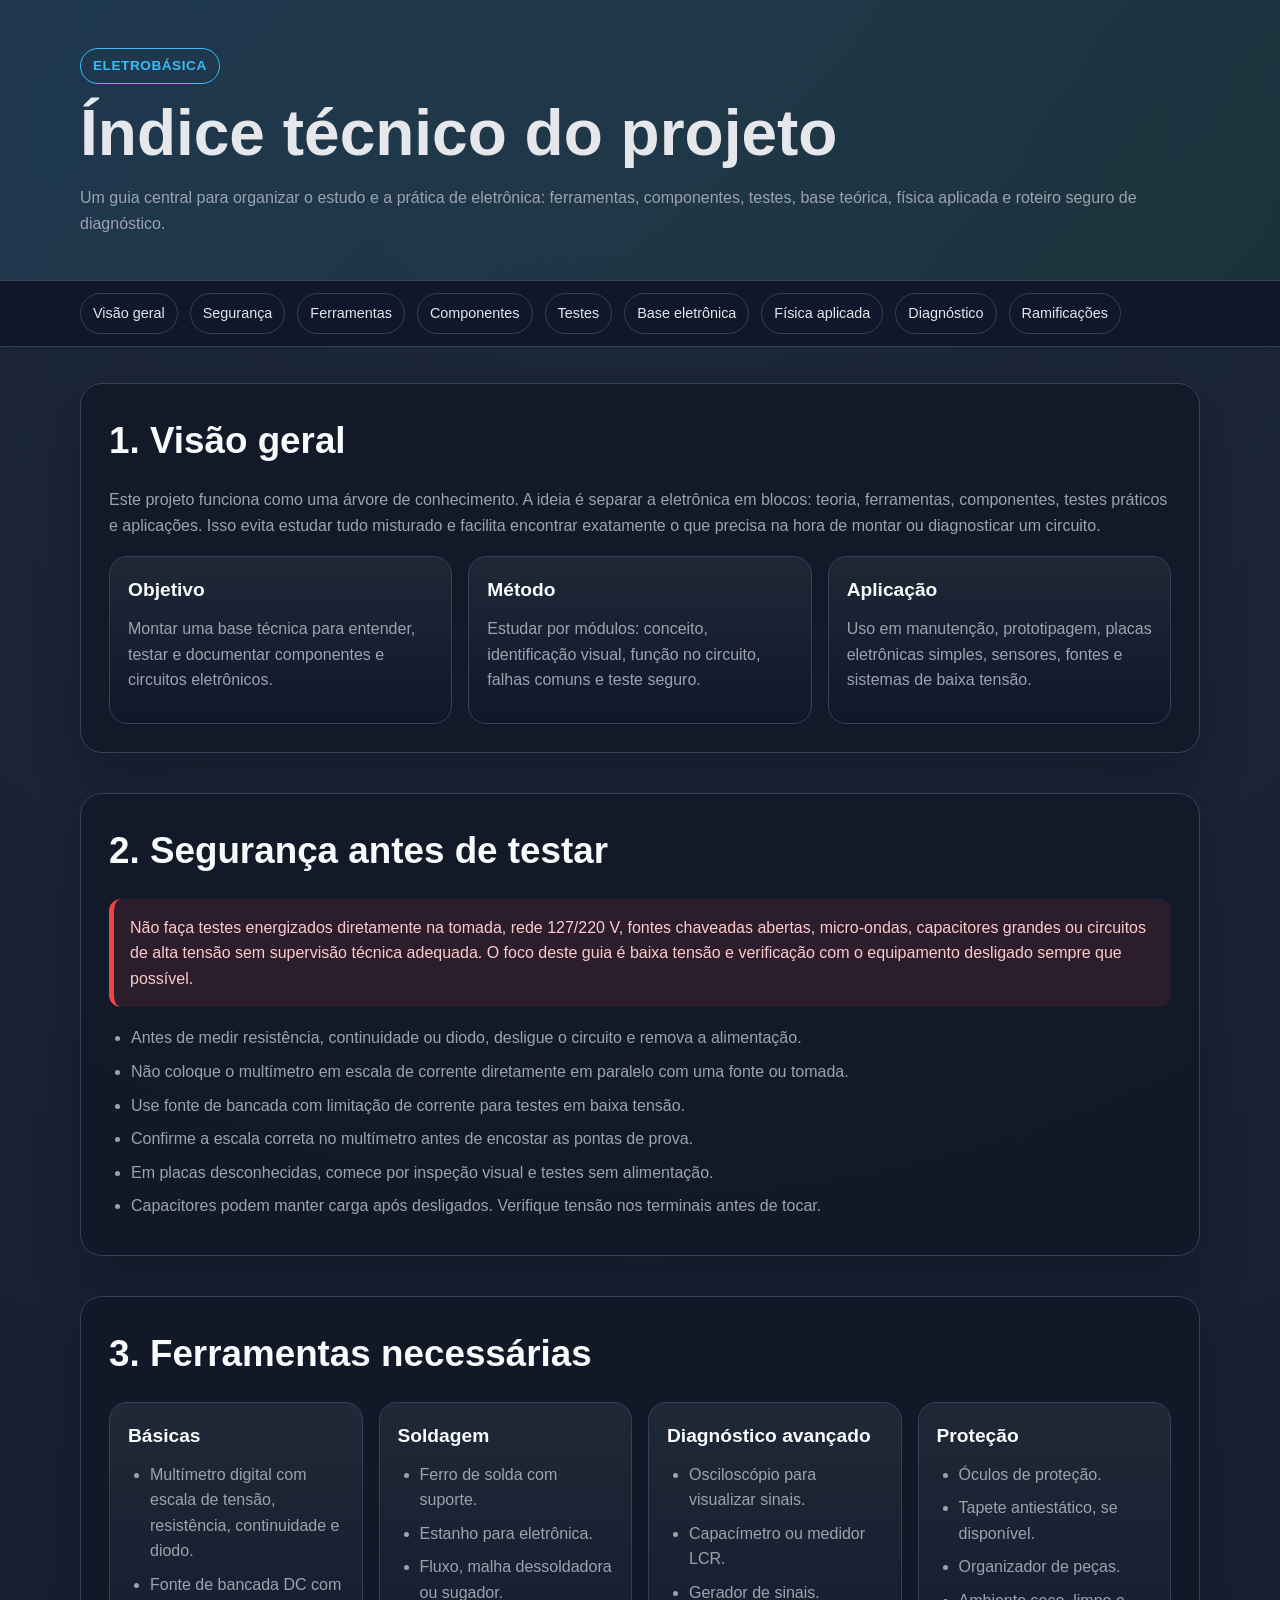
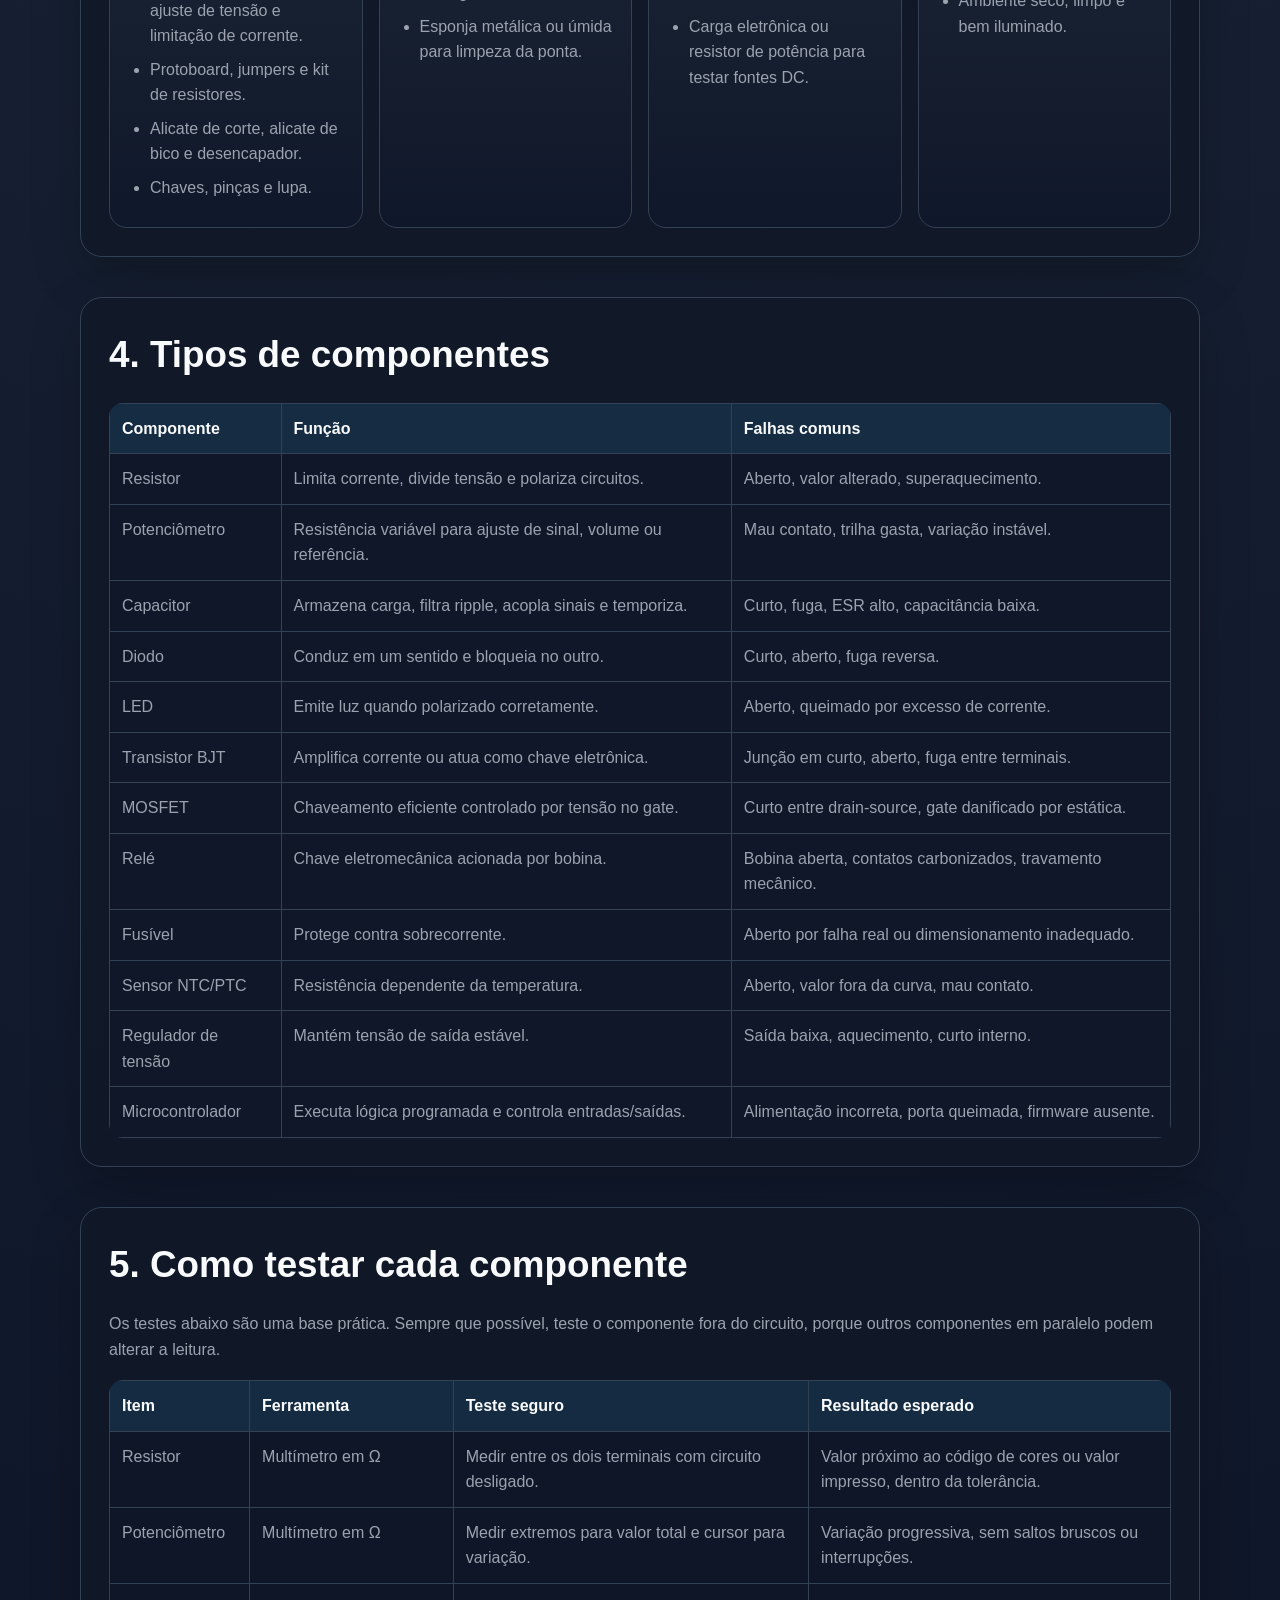
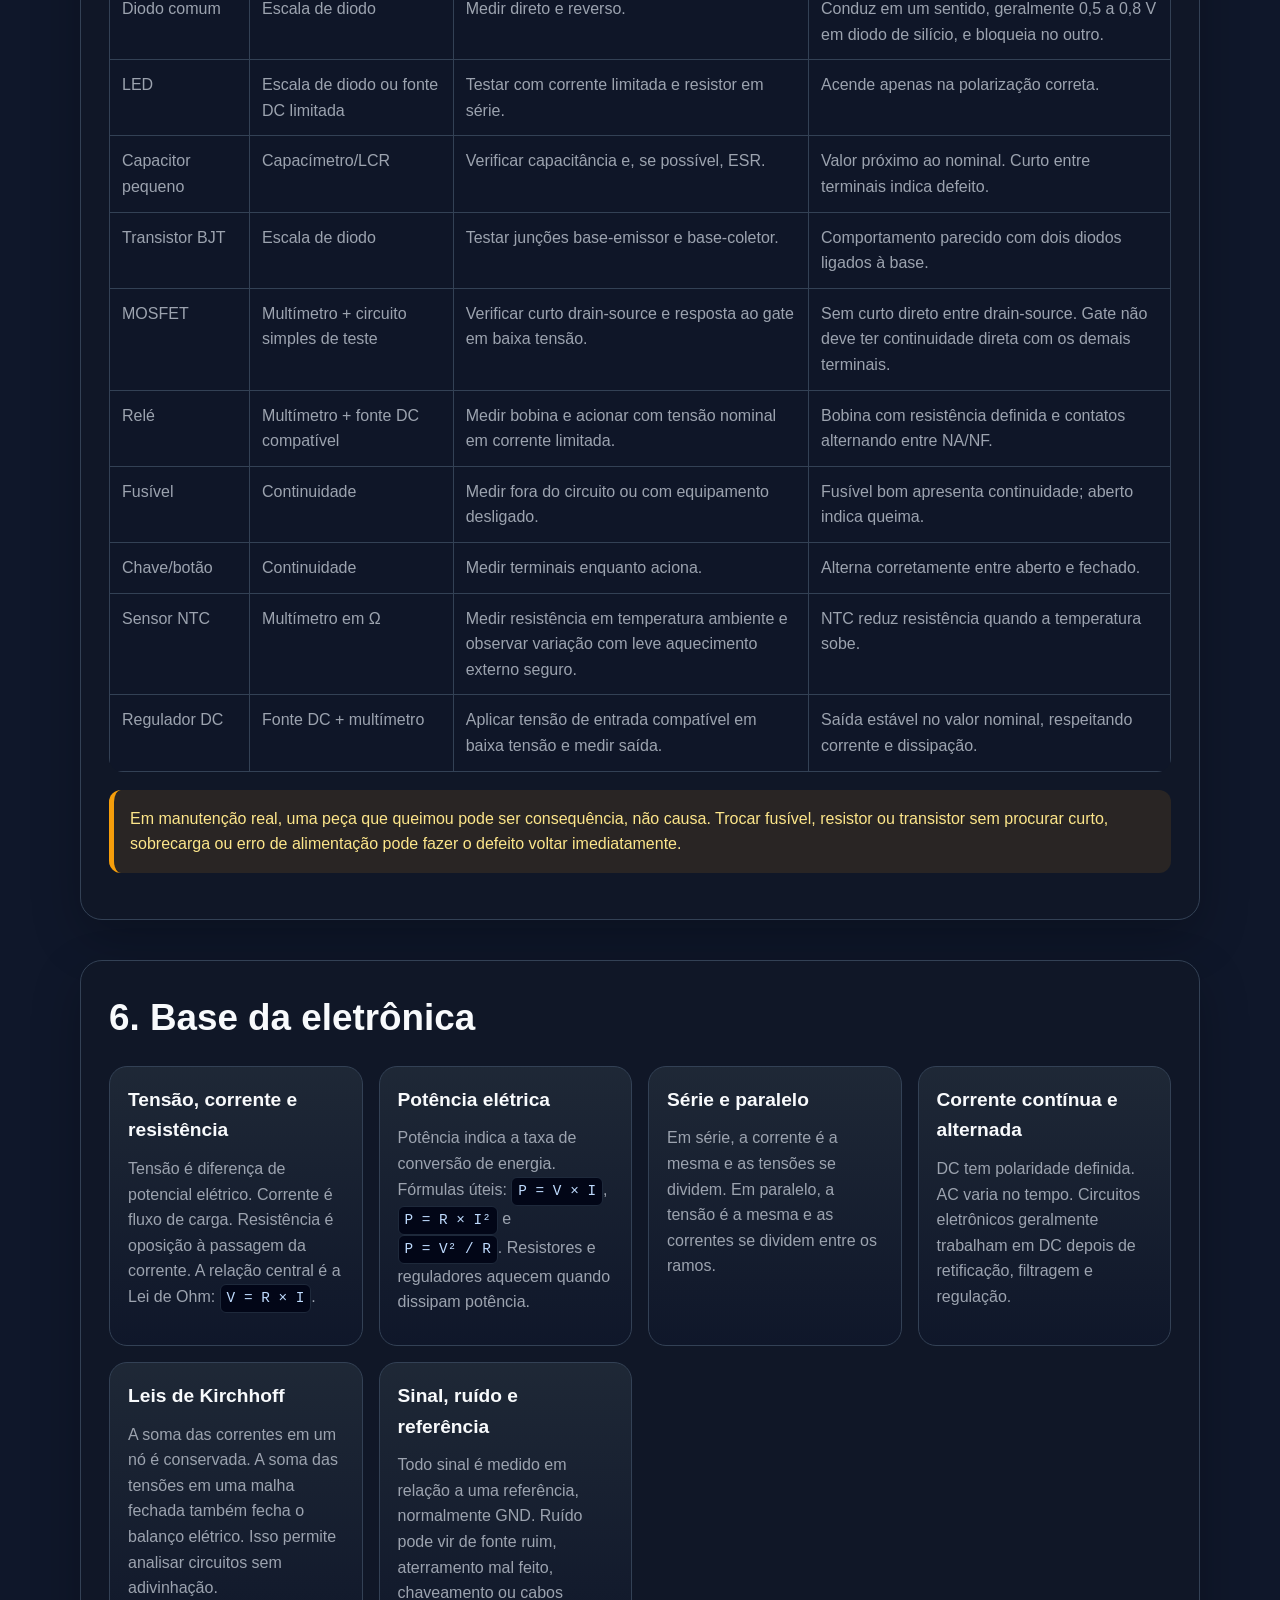
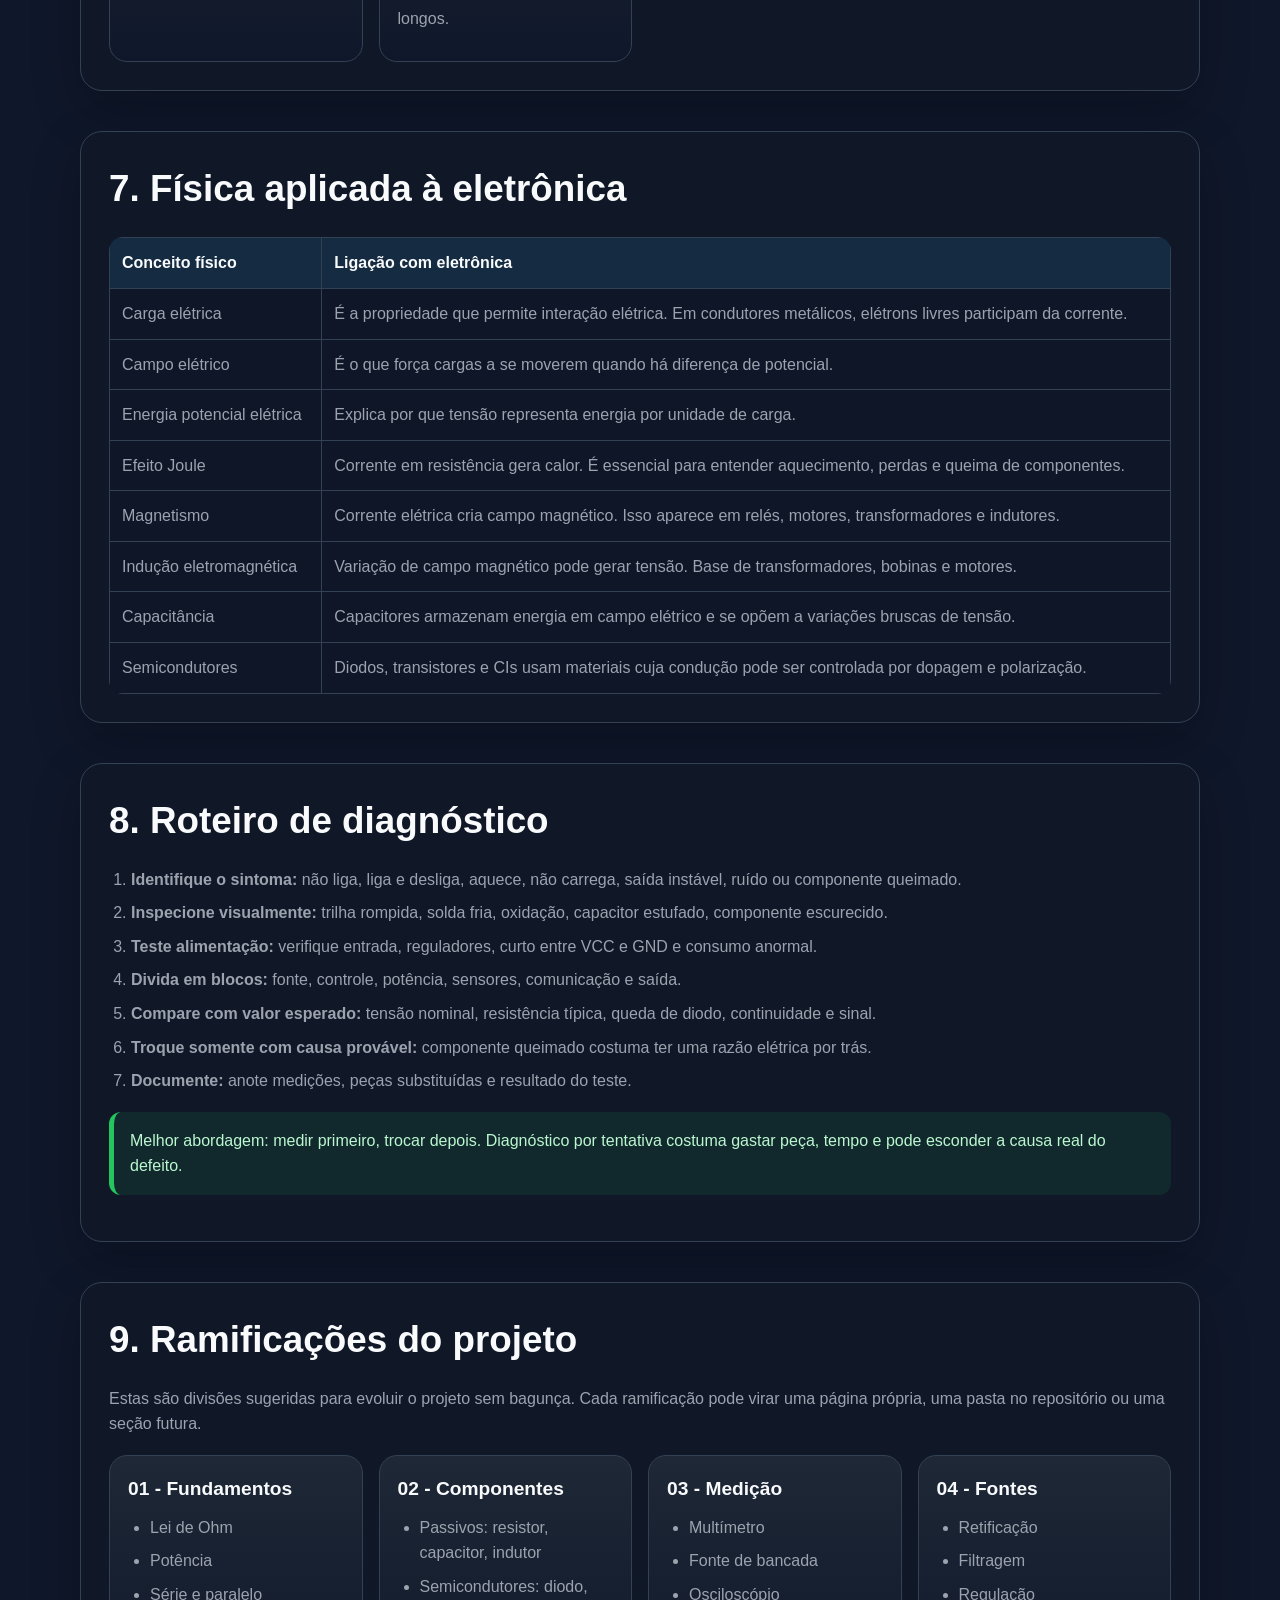
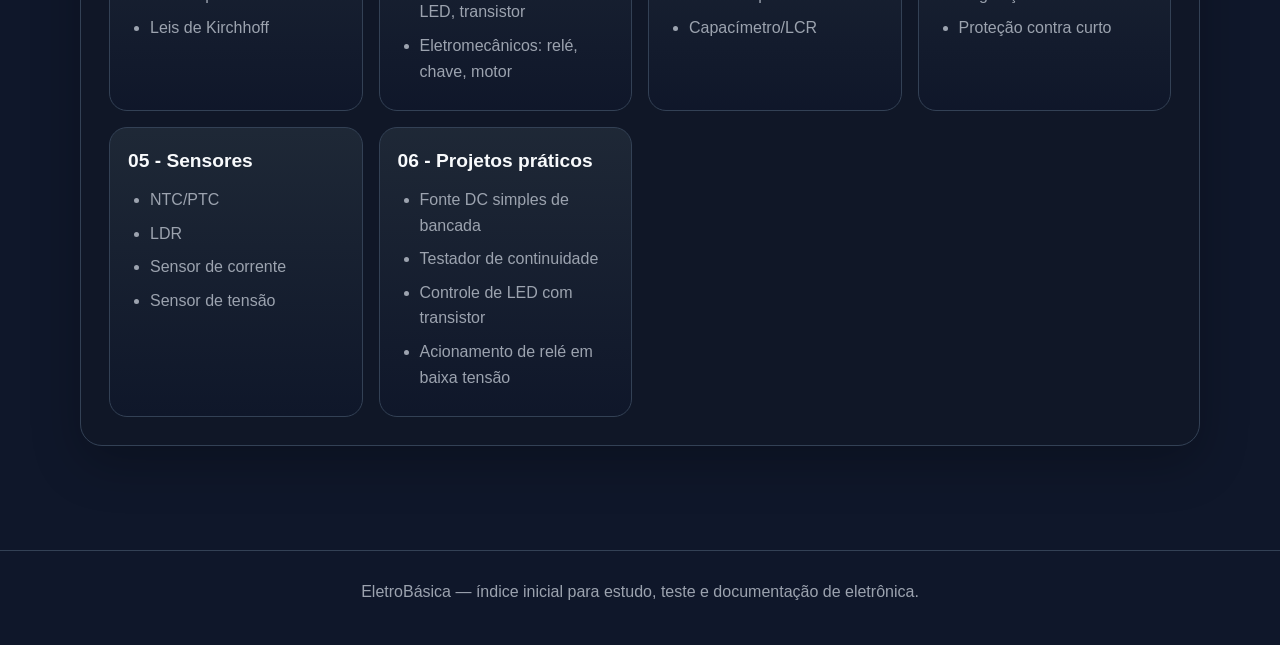
==== index.html @ 985e00c2 "Create project index for EletroBasica" ====
<!DOCTYPE html>
<html lang="pt-BR">
<head>
  <meta charset="UTF-8" />
  <meta name="viewport" content="width=device-width, initial-scale=1.0" />
  <title>EletroBásica | Índice do Projeto</title>
  <style>
    :root {
      --bg: #0f172a;
      --panel: #111827;
      --panel-2: #1f2937;
      --text: #e5e7eb;
      --muted: #9ca3af;
      --line: #334155;
      --accent: #38bdf8;
      --accent-2: #22c55e;
      --warning: #f59e0b;
      --danger: #ef4444;
      --code: #020617;
    }

    * {
      box-sizing: border-box;
      margin: 0;
      padding: 0;
    }

    html {
      scroll-behavior: smooth;
    }

    body {
      font-family: Arial, Helvetica, sans-serif;
      background: radial-gradient(circle at top, #1e293b 0, var(--bg) 45%);
      color: var(--text);
      line-height: 1.6;
    }

    header {
      padding: 48px 20px 32px;
      border-bottom: 1px solid var(--line);
      background: linear-gradient(135deg, rgba(56, 189, 248, 0.12), rgba(34, 197, 94, 0.08));
    }

    .container {
      width: min(1120px, 100% - 32px);
      margin: 0 auto;
    }

    .tag {
      display: inline-block;
      margin-bottom: 16px;
      padding: 6px 12px;
      border: 1px solid var(--accent);
      border-radius: 999px;
      color: var(--accent);
      font-size: 0.85rem;
      font-weight: 700;
      letter-spacing: 0.04em;
      text-transform: uppercase;
    }

    h1 {
      font-size: clamp(2.1rem, 5vw, 4rem);
      line-height: 1.05;
      margin-bottom: 18px;
    }

    h2 {
      font-size: clamp(1.6rem, 3vw, 2.3rem);
      margin-bottom: 16px;
      color: #f8fafc;
    }

    h3 {
      font-size: 1.2rem;
      margin-bottom: 10px;
      color: #f8fafc;
    }

    p {
      color: var(--muted);
      margin-bottom: 12px;
    }

    a {
      color: var(--accent);
      text-decoration: none;
    }

    a:hover {
      text-decoration: underline;
    }

    nav {
      position: sticky;
      top: 0;
      z-index: 10;
      background: rgba(15, 23, 42, 0.92);
      backdrop-filter: blur(10px);
      border-bottom: 1px solid var(--line);
    }

    nav .container {
      display: flex;
      gap: 12px;
      overflow-x: auto;
      padding: 12px 0;
    }

    nav a {
      white-space: nowrap;
      padding: 8px 12px;
      border: 1px solid var(--line);
      border-radius: 999px;
      color: var(--text);
      font-size: 0.9rem;
    }

    nav a:hover {
      border-color: var(--accent);
      color: var(--accent);
      text-decoration: none;
    }

    main {
      padding: 36px 0 64px;
    }

    section {
      margin-bottom: 40px;
      padding: 28px;
      background: rgba(17, 24, 39, 0.86);
      border: 1px solid var(--line);
      border-radius: 22px;
      box-shadow: 0 18px 50px rgba(0, 0, 0, 0.24);
    }

    .grid {
      display: grid;
      grid-template-columns: repeat(auto-fit, minmax(240px, 1fr));
      gap: 16px;
      margin-top: 18px;
    }

    .card {
      padding: 18px;
      background: linear-gradient(180deg, rgba(31, 41, 55, 0.95), rgba(15, 23, 42, 0.95));
      border: 1px solid var(--line);
      border-radius: 18px;
    }

    .card strong {
      color: #f8fafc;
    }

    ul, ol {
      padding-left: 22px;
      color: var(--muted);
    }

    li {
      margin-bottom: 8px;
    }

    table {
      width: 100%;
      border-collapse: collapse;
      margin-top: 18px;
      overflow: hidden;
      border-radius: 14px;
    }

    th, td {
      padding: 12px;
      border: 1px solid var(--line);
      text-align: left;
      vertical-align: top;
    }

    th {
      background: rgba(56, 189, 248, 0.12);
      color: #f8fafc;
    }

    td {
      color: var(--muted);
      background: rgba(15, 23, 42, 0.5);
    }

    code {
      display: inline-block;
      padding: 2px 6px;
      background: var(--code);
      color: #bfdbfe;
      border: 1px solid #1e293b;
      border-radius: 6px;
      font-family: Consolas, Monaco, monospace;
      font-size: 0.9em;
    }

    .notice {
      padding: 16px;
      border-left: 5px solid var(--warning);
      background: rgba(245, 158, 11, 0.11);
      border-radius: 12px;
      color: #fde68a;
      margin: 18px 0;
    }

    .danger {
      padding: 16px;
      border-left: 5px solid var(--danger);
      background: rgba(239, 68, 68, 0.11);
      border-radius: 12px;
      color: #fecaca;
      margin: 18px 0;
    }

    .ok {
      padding: 16px;
      border-left: 5px solid var(--accent-2);
      background: rgba(34, 197, 94, 0.10);
      border-radius: 12px;
      color: #bbf7d0;
      margin: 18px 0;
    }

    footer {
      padding: 28px 0;
      border-top: 1px solid var(--line);
      color: var(--muted);
      text-align: center;
    }

    @media (max-width: 720px) {
      section {
        padding: 20px;
      }

      table {
        display: block;
        overflow-x: auto;
      }
    }
  </style>
</head>
<body>
  <header>
    <div class="container">
      <span class="tag">EletroBásica</span>
      <h1>Índice técnico do projeto</h1>
      <p>
        Um guia central para organizar o estudo e a prática de eletrônica: ferramentas, componentes, testes,
        base teórica, física aplicada e roteiro seguro de diagnóstico.
      </p>
    </div>
  </header>

  <nav aria-label="Navegação principal">
    <div class="container">
      <a href="#visao-geral">Visão geral</a>
      <a href="#seguranca">Segurança</a>
      <a href="#ferramentas">Ferramentas</a>
      <a href="#componentes">Componentes</a>
      <a href="#testes">Testes</a>
      <a href="#eletronica">Base eletrônica</a>
      <a href="#fisica">Física aplicada</a>
      <a href="#diagnostico">Diagnóstico</a>
      <a href="#projetos">Ramificações</a>
    </div>
  </nav>

  <main class="container">
    <section id="visao-geral">
      <h2>1. Visão geral</h2>
      <p>
        Este projeto funciona como uma árvore de conhecimento. A ideia é separar a eletrônica em blocos: teoria,
        ferramentas, componentes, testes práticos e aplicações. Isso evita estudar tudo misturado e facilita encontrar
        exatamente o que precisa na hora de montar ou diagnosticar um circuito.
      </p>
      <div class="grid">
        <article class="card">
          <h3>Objetivo</h3>
          <p>Montar uma base técnica para entender, testar e documentar componentes e circuitos eletrônicos.</p>
        </article>
        <article class="card">
          <h3>Método</h3>
          <p>Estudar por módulos: conceito, identificação visual, função no circuito, falhas comuns e teste seguro.</p>
        </article>
        <article class="card">
          <h3>Aplicação</h3>
          <p>Uso em manutenção, prototipagem, placas eletrônicas simples, sensores, fontes e sistemas de baixa tensão.</p>
        </article>
      </div>
    </section>

    <section id="seguranca">
      <h2>2. Segurança antes de testar</h2>
      <div class="danger">
        Não faça testes energizados diretamente na tomada, rede 127/220 V, fontes chaveadas abertas, micro-ondas,
        capacitores grandes ou circuitos de alta tensão sem supervisão técnica adequada. O foco deste guia é baixa tensão
        e verificação com o equipamento desligado sempre que possível.
      </div>
      <ul>
        <li>Antes de medir resistência, continuidade ou diodo, desligue o circuito e remova a alimentação.</li>
        <li>Não coloque o multímetro em escala de corrente diretamente em paralelo com uma fonte ou tomada.</li>
        <li>Use fonte de bancada com limitação de corrente para testes em baixa tensão.</li>
        <li>Confirme a escala correta no multímetro antes de encostar as pontas de prova.</li>
        <li>Em placas desconhecidas, comece por inspeção visual e testes sem alimentação.</li>
        <li>Capacitores podem manter carga após desligados. Verifique tensão nos terminais antes de tocar.</li>
      </ul>
    </section>

    <section id="ferramentas">
      <h2>3. Ferramentas necessárias</h2>
      <div class="grid">
        <article class="card">
          <h3>Básicas</h3>
          <ul>
            <li>Multímetro digital com escala de tensão, resistência, continuidade e diodo.</li>
            <li>Fonte de bancada DC com ajuste de tensão e limitação de corrente.</li>
            <li>Protoboard, jumpers e kit de resistores.</li>
            <li>Alicate de corte, alicate de bico e desencapador.</li>
            <li>Chaves, pinças e lupa.</li>
          </ul>
        </article>
        <article class="card">
          <h3>Soldagem</h3>
          <ul>
            <li>Ferro de solda com suporte.</li>
            <li>Estanho para eletrônica.</li>
            <li>Fluxo, malha dessoldadora ou sugador.</li>
            <li>Esponja metálica ou úmida para limpeza da ponta.</li>
          </ul>
        </article>
        <article class="card">
          <h3>Diagnóstico avançado</h3>
          <ul>
            <li>Osciloscópio para visualizar sinais.</li>
            <li>Capacímetro ou medidor LCR.</li>
            <li>Gerador de sinais.</li>
            <li>Carga eletrônica ou resistor de potência para testar fontes DC.</li>
          </ul>
        </article>
        <article class="card">
          <h3>Proteção</h3>
          <ul>
            <li>Óculos de proteção.</li>
            <li>Tapete antiestático, se disponível.</li>
            <li>Organizador de peças.</li>
            <li>Ambiente seco, limpo e bem iluminado.</li>
          </ul>
        </article>
      </div>
    </section>

    <section id="componentes">
      <h2>4. Tipos de componentes</h2>
      <table>
        <thead>
          <tr>
            <th>Componente</th>
            <th>Função</th>
            <th>Falhas comuns</th>
          </tr>
        </thead>
        <tbody>
          <tr>
            <td>Resistor</td>
            <td>Limita corrente, divide tensão e polariza circuitos.</td>
            <td>Aberto, valor alterado, superaquecimento.</td>
          </tr>
          <tr>
            <td>Potenciômetro</td>
            <td>Resistência variável para ajuste de sinal, volume ou referência.</td>
            <td>Mau contato, trilha gasta, variação instável.</td>
          </tr>
          <tr>
            <td>Capacitor</td>
            <td>Armazena carga, filtra ripple, acopla sinais e temporiza.</td>
            <td>Curto, fuga, ESR alto, capacitância baixa.</td>
          </tr>
          <tr>
            <td>Diodo</td>
            <td>Conduz em um sentido e bloqueia no outro.</td>
            <td>Curto, aberto, fuga reversa.</td>
          </tr>
          <tr>
            <td>LED</td>
            <td>Emite luz quando polarizado corretamente.</td>
            <td>Aberto, queimado por excesso de corrente.</td>
          </tr>
          <tr>
            <td>Transistor BJT</td>
            <td>Amplifica corrente ou atua como chave eletrônica.</td>
            <td>Junção em curto, aberto, fuga entre terminais.</td>
          </tr>
          <tr>
            <td>MOSFET</td>
            <td>Chaveamento eficiente controlado por tensão no gate.</td>
            <td>Curto entre drain-source, gate danificado por estática.</td>
          </tr>
          <tr>
            <td>Relé</td>
            <td>Chave eletromecânica acionada por bobina.</td>
            <td>Bobina aberta, contatos carbonizados, travamento mecânico.</td>
          </tr>
          <tr>
            <td>Fusível</td>
            <td>Protege contra sobrecorrente.</td>
            <td>Aberto por falha real ou dimensionamento inadequado.</td>
          </tr>
          <tr>
            <td>Sensor NTC/PTC</td>
            <td>Resistência dependente da temperatura.</td>
            <td>Aberto, valor fora da curva, mau contato.</td>
          </tr>
          <tr>
            <td>Regulador de tensão</td>
            <td>Mantém tensão de saída estável.</td>
            <td>Saída baixa, aquecimento, curto interno.</td>
          </tr>
          <tr>
            <td>Microcontrolador</td>
            <td>Executa lógica programada e controla entradas/saídas.</td>
            <td>Alimentação incorreta, porta queimada, firmware ausente.</td>
          </tr>
        </tbody>
      </table>
    </section>

    <section id="testes">
      <h2>5. Como testar cada componente</h2>
      <p>
        Os testes abaixo são uma base prática. Sempre que possível, teste o componente fora do circuito, porque outros
        componentes em paralelo podem alterar a leitura.
      </p>

      <table>
        <thead>
          <tr>
            <th>Item</th>
            <th>Ferramenta</th>
            <th>Teste seguro</th>
            <th>Resultado esperado</th>
          </tr>
        </thead>
        <tbody>
          <tr>
            <td>Resistor</td>
            <td>Multímetro em Ω</td>
            <td>Medir entre os dois terminais com circuito desligado.</td>
            <td>Valor próximo ao código de cores ou valor impresso, dentro da tolerância.</td>
          </tr>
          <tr>
            <td>Potenciômetro</td>
            <td>Multímetro em Ω</td>
            <td>Medir extremos para valor total e cursor para variação.</td>
            <td>Variação progressiva, sem saltos bruscos ou interrupções.</td>
          </tr>
          <tr>
            <td>Diodo comum</td>
            <td>Escala de diodo</td>
            <td>Medir direto e reverso.</td>
            <td>Conduz em um sentido, geralmente 0,5 a 0,8 V em diodo de silício, e bloqueia no outro.</td>
          </tr>
          <tr>
            <td>LED</td>
            <td>Escala de diodo ou fonte DC limitada</td>
            <td>Testar com corrente limitada e resistor em série.</td>
            <td>Acende apenas na polarização correta.</td>
          </tr>
          <tr>
            <td>Capacitor pequeno</td>
            <td>Capacímetro/LCR</td>
            <td>Verificar capacitância e, se possível, ESR.</td>
            <td>Valor próximo ao nominal. Curto entre terminais indica defeito.</td>
          </tr>
          <tr>
            <td>Transistor BJT</td>
            <td>Escala de diodo</td>
            <td>Testar junções base-emissor e base-coletor.</td>
            <td>Comportamento parecido com dois diodos ligados à base.</td>
          </tr>
          <tr>
            <td>MOSFET</td>
            <td>Multímetro + circuito simples de teste</td>
            <td>Verificar curto drain-source e resposta ao gate em baixa tensão.</td>
            <td>Sem curto direto entre drain-source. Gate não deve ter continuidade direta com os demais terminais.</td>
          </tr>
          <tr>
            <td>Relé</td>
            <td>Multímetro + fonte DC compatível</td>
            <td>Medir bobina e acionar com tensão nominal em corrente limitada.</td>
            <td>Bobina com resistência definida e contatos alternando entre NA/NF.</td>
          </tr>
          <tr>
            <td>Fusível</td>
            <td>Continuidade</td>
            <td>Medir fora do circuito ou com equipamento desligado.</td>
            <td>Fusível bom apresenta continuidade; aberto indica queima.</td>
          </tr>
          <tr>
            <td>Chave/botão</td>
            <td>Continuidade</td>
            <td>Medir terminais enquanto aciona.</td>
            <td>Alterna corretamente entre aberto e fechado.</td>
          </tr>
          <tr>
            <td>Sensor NTC</td>
            <td>Multímetro em Ω</td>
            <td>Medir resistência em temperatura ambiente e observar variação com leve aquecimento externo seguro.</td>
            <td>NTC reduz resistência quando a temperatura sobe.</td>
          </tr>
          <tr>
            <td>Regulador DC</td>
            <td>Fonte DC + multímetro</td>
            <td>Aplicar tensão de entrada compatível em baixa tensão e medir saída.</td>
            <td>Saída estável no valor nominal, respeitando corrente e dissipação.</td>
          </tr>
        </tbody>
      </table>

      <div class="notice">
        Em manutenção real, uma peça que queimou pode ser consequência, não causa. Trocar fusível, resistor ou transistor
        sem procurar curto, sobrecarga ou erro de alimentação pode fazer o defeito voltar imediatamente.
      </div>
    </section>

    <section id="eletronica">
      <h2>6. Base da eletrônica</h2>
      <div class="grid">
        <article class="card">
          <h3>Tensão, corrente e resistência</h3>
          <p>
            Tensão é diferença de potencial elétrico. Corrente é fluxo de carga. Resistência é oposição à passagem da
            corrente. A relação central é a Lei de Ohm: <code>V = R × I</code>.
          </p>
        </article>
        <article class="card">
          <h3>Potência elétrica</h3>
          <p>
            Potência indica a taxa de conversão de energia. Fórmulas úteis: <code>P = V × I</code>, <code>P = R × I²</code>
            e <code>P = V² / R</code>. Resistores e reguladores aquecem quando dissipam potência.
          </p>
        </article>
        <article class="card">
          <h3>Série e paralelo</h3>
          <p>
            Em série, a corrente é a mesma e as tensões se dividem. Em paralelo, a tensão é a mesma e as correntes se
            dividem entre os ramos.
          </p>
        </article>
        <article class="card">
          <h3>Corrente contínua e alternada</h3>
          <p>
            DC tem polaridade definida. AC varia no tempo. Circuitos eletrônicos geralmente trabalham em DC depois de
            retificação, filtragem e regulação.
          </p>
        </article>
        <article class="card">
          <h3>Leis de Kirchhoff</h3>
          <p>
            A soma das correntes em um nó é conservada. A soma das tensões em uma malha fechada também fecha o balanço
            elétrico. Isso permite analisar circuitos sem adivinhação.
          </p>
        </article>
        <article class="card">
          <h3>Sinal, ruído e referência</h3>
          <p>
            Todo sinal é medido em relação a uma referência, normalmente GND. Ruído pode vir de fonte ruim, aterramento
            mal feito, chaveamento ou cabos longos.
          </p>
        </article>
      </div>
    </section>

    <section id="fisica">
      <h2>7. Física aplicada à eletrônica</h2>
      <table>
        <thead>
          <tr>
            <th>Conceito físico</th>
            <th>Ligação com eletrônica</th>
          </tr>
        </thead>
        <tbody>
          <tr>
            <td>Carga elétrica</td>
            <td>É a propriedade que permite interação elétrica. Em condutores metálicos, elétrons livres participam da corrente.</td>
          </tr>
          <tr>
            <td>Campo elétrico</td>
            <td>É o que força cargas a se moverem quando há diferença de potencial.</td>
          </tr>
          <tr>
            <td>Energia potencial elétrica</td>
            <td>Explica por que tensão representa energia por unidade de carga.</td>
          </tr>
          <tr>
            <td>Efeito Joule</td>
            <td>Corrente em resistência gera calor. É essencial para entender aquecimento, perdas e queima de componentes.</td>
          </tr>
          <tr>
            <td>Magnetismo</td>
            <td>Corrente elétrica cria campo magnético. Isso aparece em relés, motores, transformadores e indutores.</td>
          </tr>
          <tr>
            <td>Indução eletromagnética</td>
            <td>Variação de campo magnético pode gerar tensão. Base de transformadores, bobinas e motores.</td>
          </tr>
          <tr>
            <td>Capacitância</td>
            <td>Capacitores armazenam energia em campo elétrico e se opõem a variações bruscas de tensão.</td>
          </tr>
          <tr>
            <td>Semicondutores</td>
            <td>Diodos, transistores e CIs usam materiais cuja condução pode ser controlada por dopagem e polarização.</td>
          </tr>
        </tbody>
      </table>
    </section>

    <section id="diagnostico">
      <h2>8. Roteiro de diagnóstico</h2>
      <ol>
        <li><strong>Identifique o sintoma:</strong> não liga, liga e desliga, aquece, não carrega, saída instável, ruído ou componente queimado.</li>
        <li><strong>Inspecione visualmente:</strong> trilha rompida, solda fria, oxidação, capacitor estufado, componente escurecido.</li>
        <li><strong>Teste alimentação:</strong> verifique entrada, reguladores, curto entre VCC e GND e consumo anormal.</li>
        <li><strong>Divida em blocos:</strong> fonte, controle, potência, sensores, comunicação e saída.</li>
        <li><strong>Compare com valor esperado:</strong> tensão nominal, resistência típica, queda de diodo, continuidade e sinal.</li>
        <li><strong>Troque somente com causa provável:</strong> componente queimado costuma ter uma razão elétrica por trás.</li>
        <li><strong>Documente:</strong> anote medições, peças substituídas e resultado do teste.</li>
      </ol>
      <div class="ok">
        Melhor abordagem: medir primeiro, trocar depois. Diagnóstico por tentativa costuma gastar peça, tempo e pode esconder
        a causa real do defeito.
      </div>
    </section>

    <section id="projetos">
      <h2>9. Ramificações do projeto</h2>
      <p>
        Estas são divisões sugeridas para evoluir o projeto sem bagunça. Cada ramificação pode virar uma página própria,
        uma pasta no repositório ou uma seção futura.
      </p>
      <div class="grid">
        <article class="card">
          <h3>01 - Fundamentos</h3>
          <ul>
            <li>Lei de Ohm</li>
            <li>Potência</li>
            <li>Série e paralelo</li>
            <li>Leis de Kirchhoff</li>
          </ul>
        </article>
        <article class="card">
          <h3>02 - Componentes</h3>
          <ul>
            <li>Passivos: resistor, capacitor, indutor</li>
            <li>Semicondutores: diodo, LED, transistor</li>
            <li>Eletromecânicos: relé, chave, motor</li>
          </ul>
        </article>
        <article class="card">
          <h3>03 - Medição</h3>
          <ul>
            <li>Multímetro</li>
            <li>Fonte de bancada</li>
            <li>Osciloscópio</li>
            <li>Capacímetro/LCR</li>
          </ul>
        </article>
        <article class="card">
          <h3>04 - Fontes</h3>
          <ul>
            <li>Retificação</li>
            <li>Filtragem</li>
            <li>Regulação</li>
            <li>Proteção contra curto</li>
          </ul>
        </article>
        <article class="card">
          <h3>05 - Sensores</h3>
          <ul>
            <li>NTC/PTC</li>
            <li>LDR</li>
            <li>Sensor de corrente</li>
            <li>Sensor de tensão</li>
          </ul>
        </article>
        <article class="card">
          <h3>06 - Projetos práticos</h3>
          <ul>
            <li>Fonte DC simples de bancada</li>
            <li>Testador de continuidade</li>
            <li>Controle de LED com transistor</li>
            <li>Acionamento de relé em baixa tensão</li>
          </ul>
        </article>
      </div>
    </section>
  </main>

  <footer>
    <div class="container">
      <p>EletroBásica — índice inicial para estudo, teste e documentação de eletrônica.</p>
    </div>
  </footer>
</body>
</html>
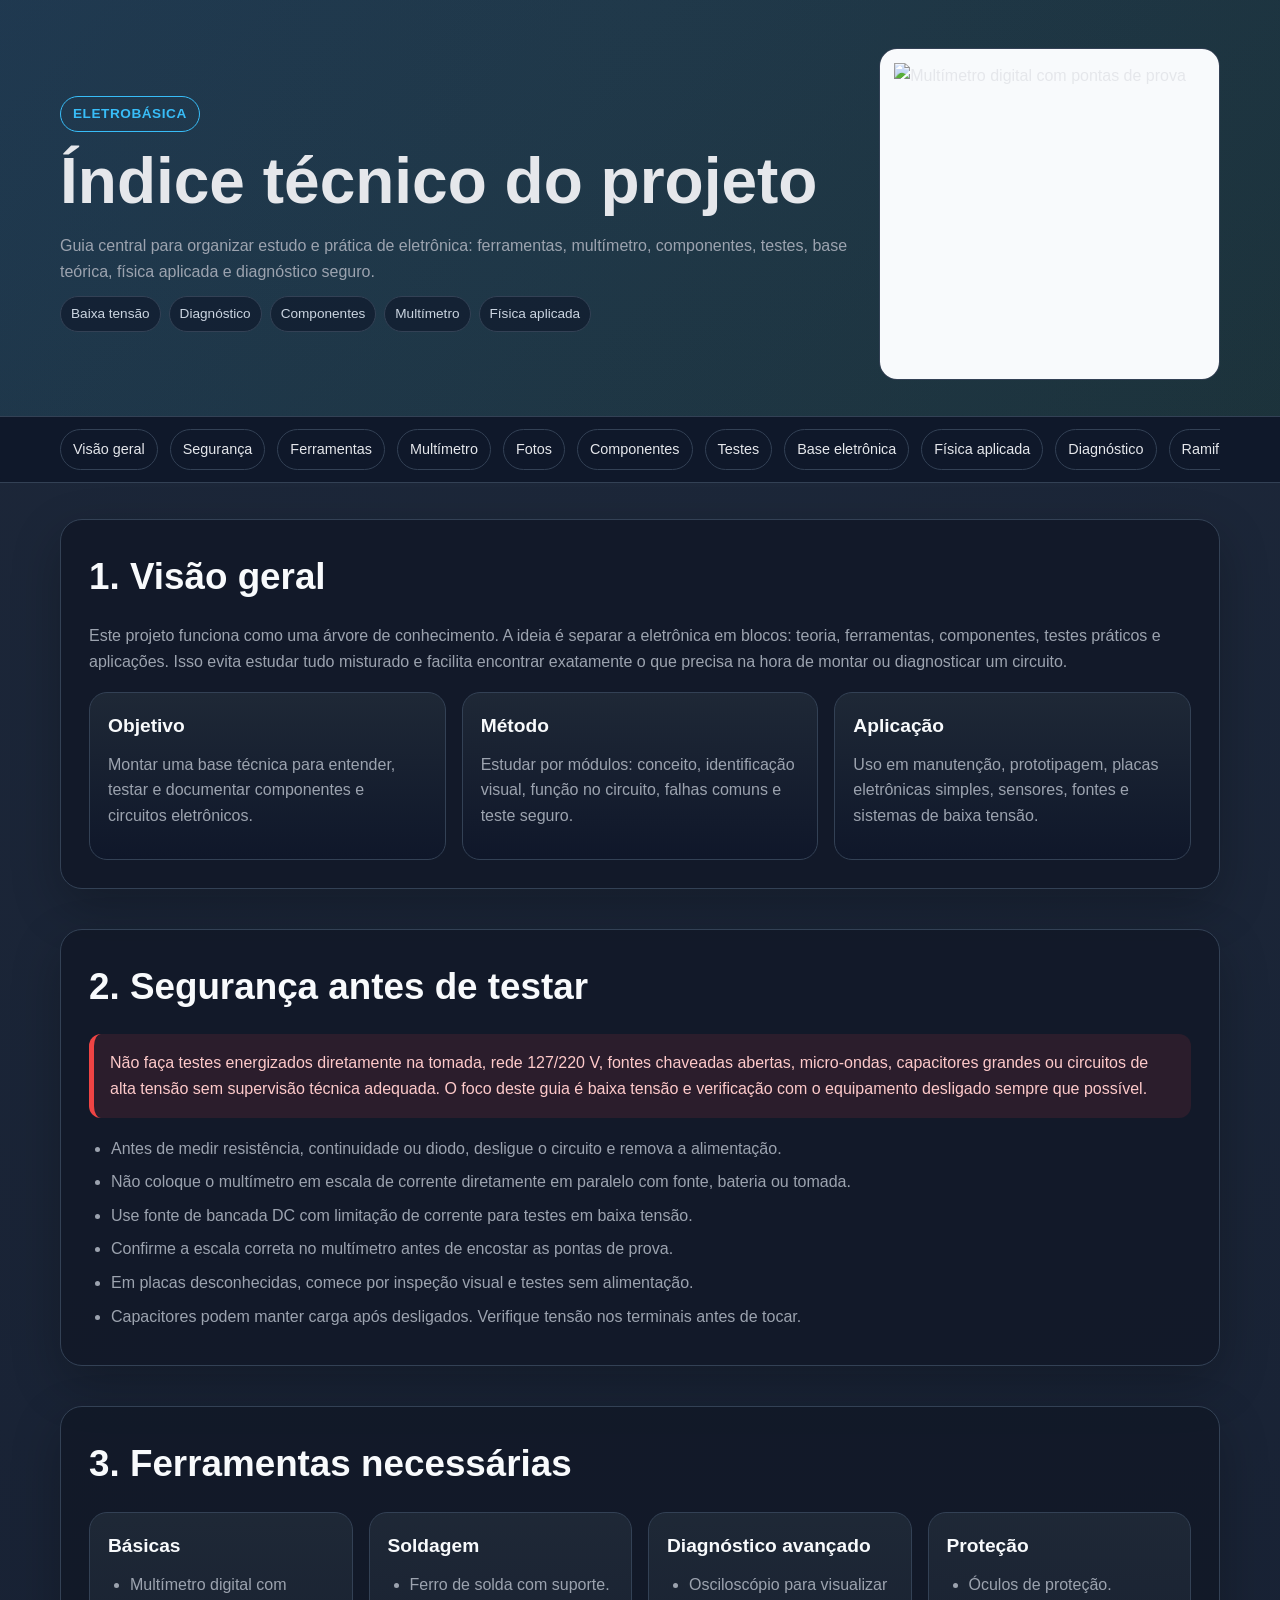
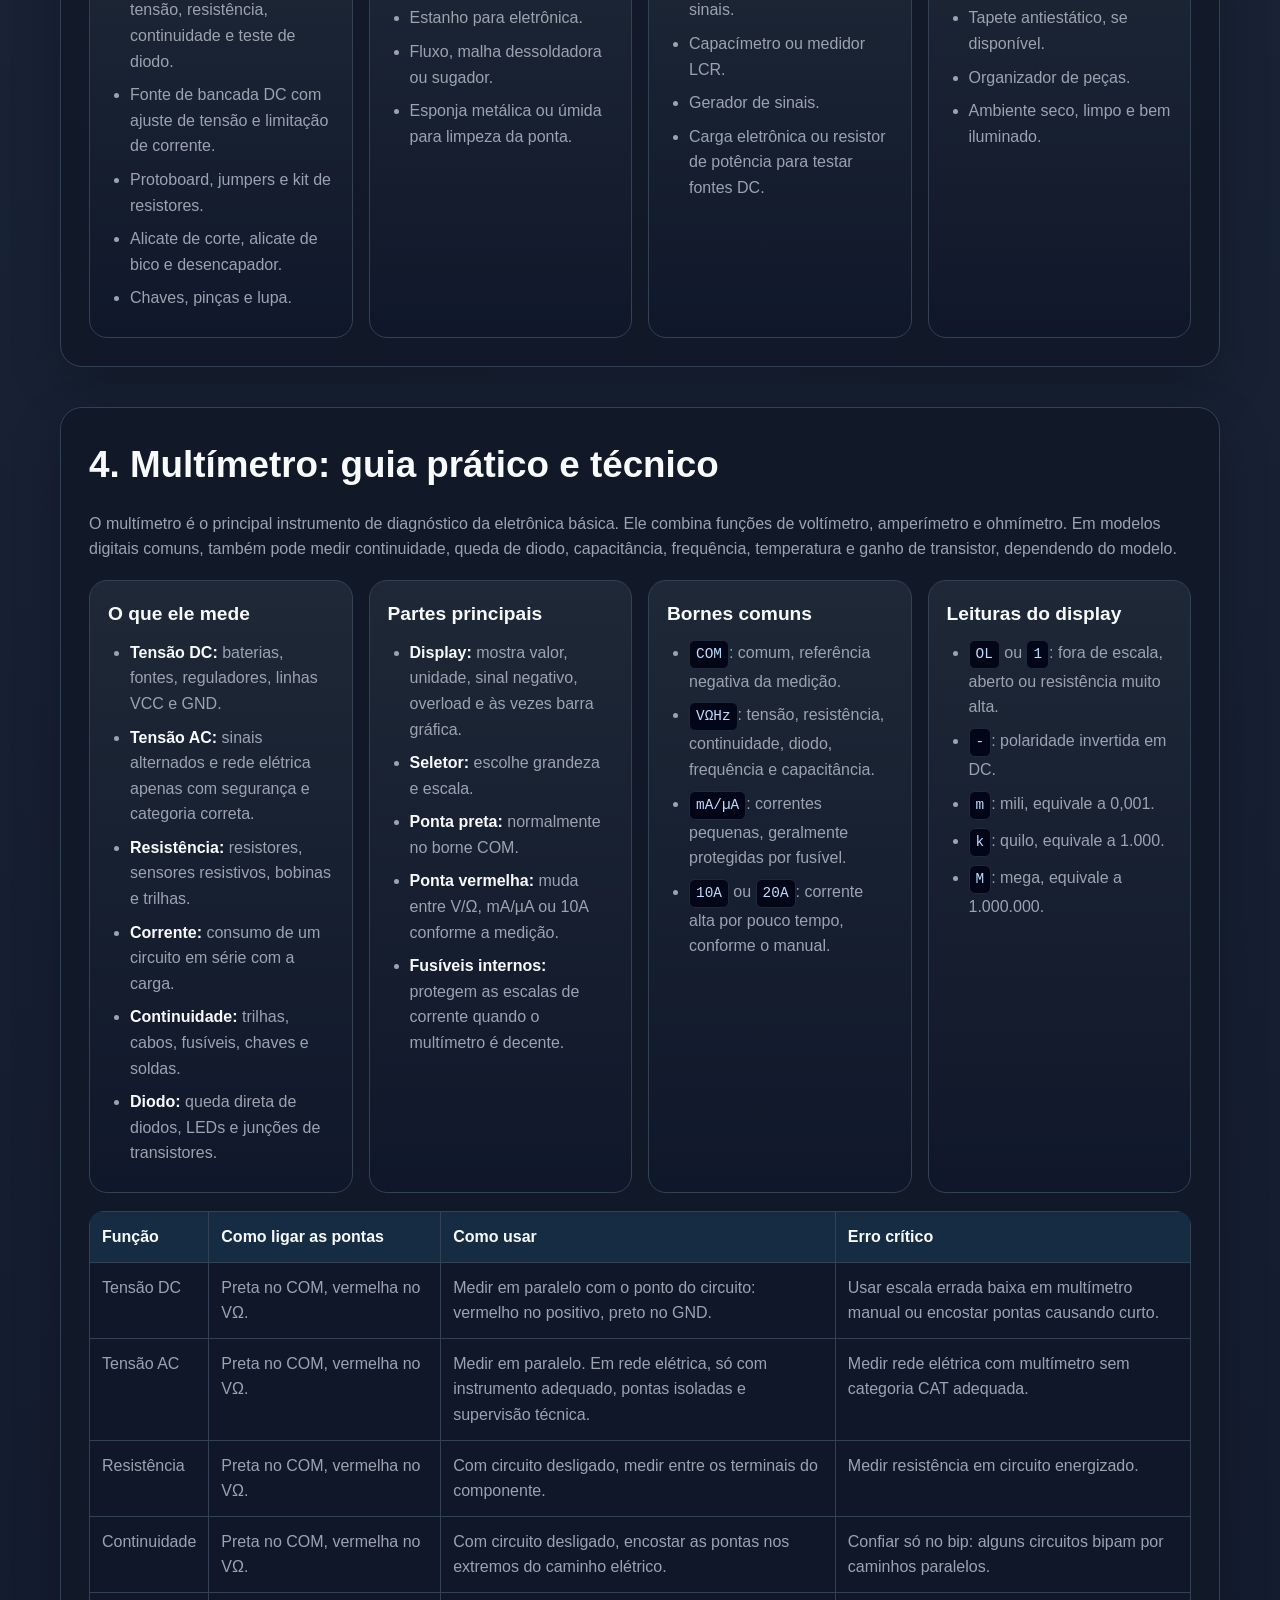
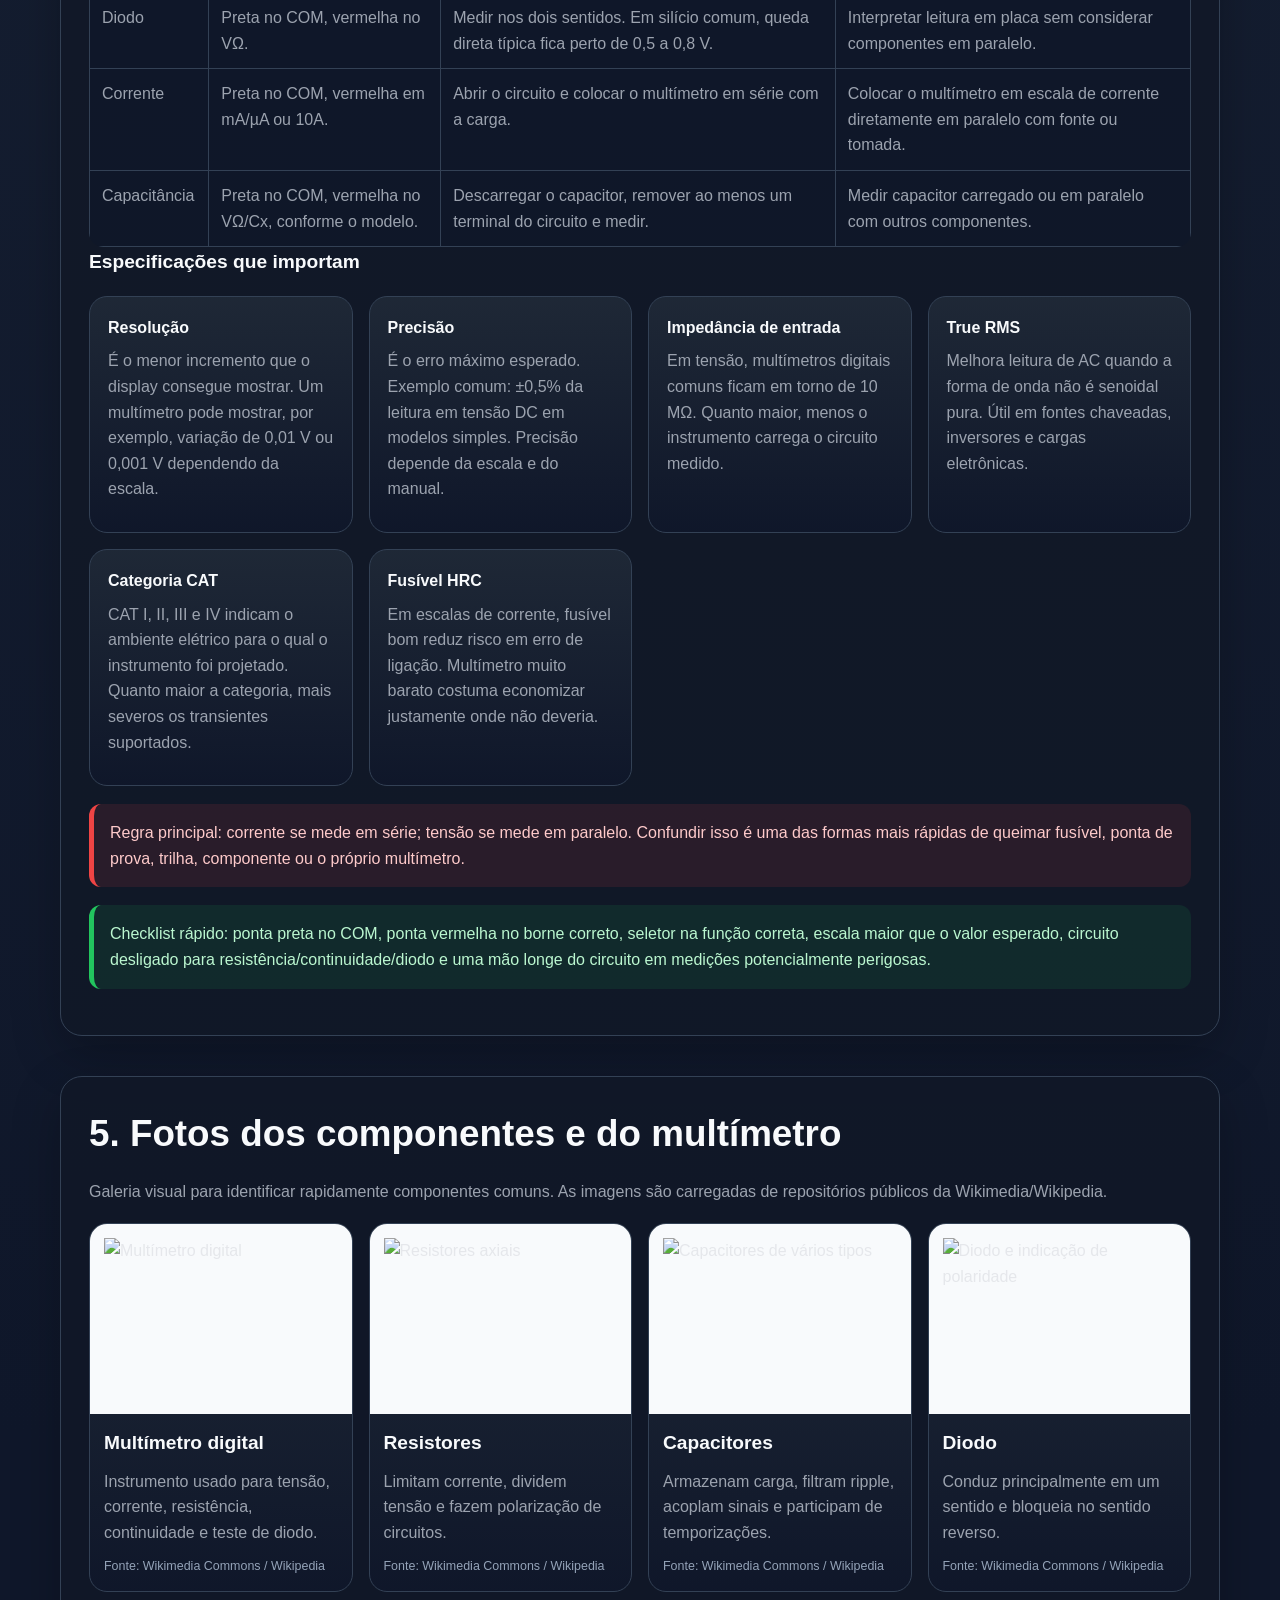
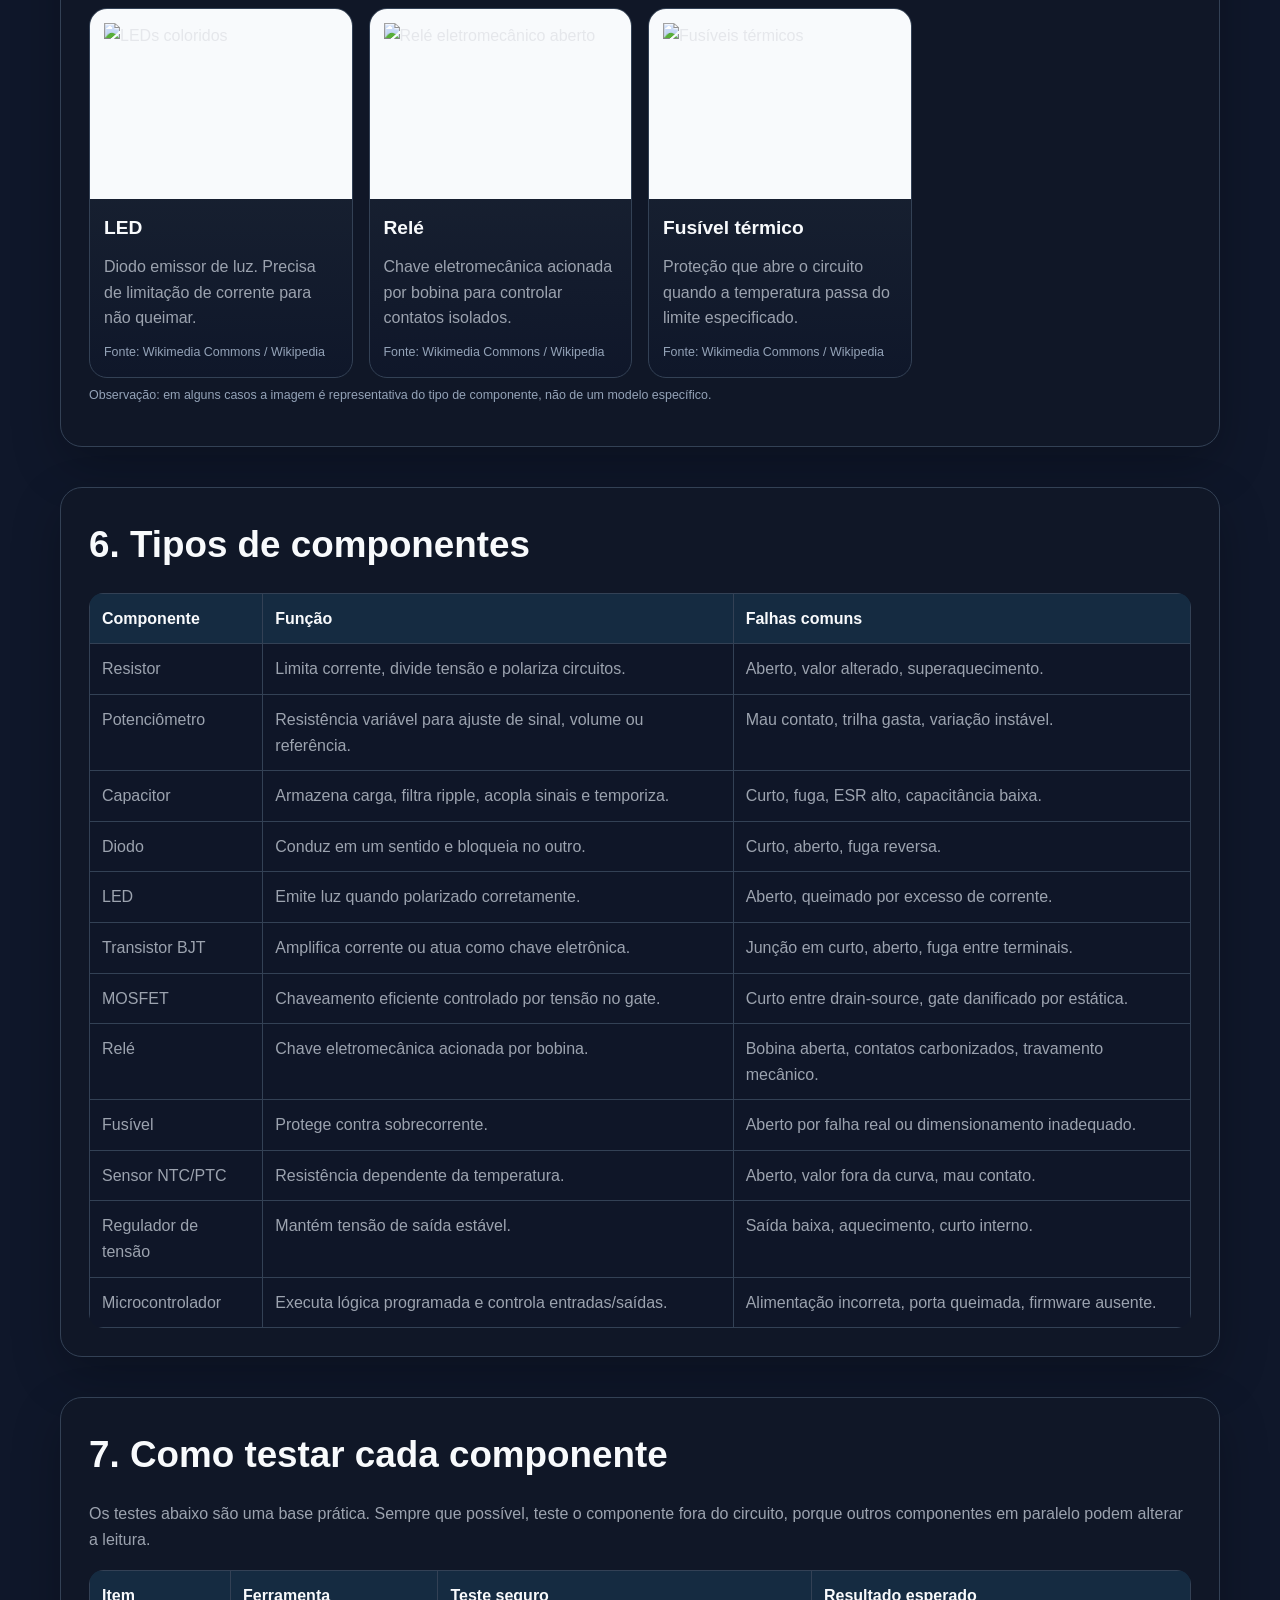
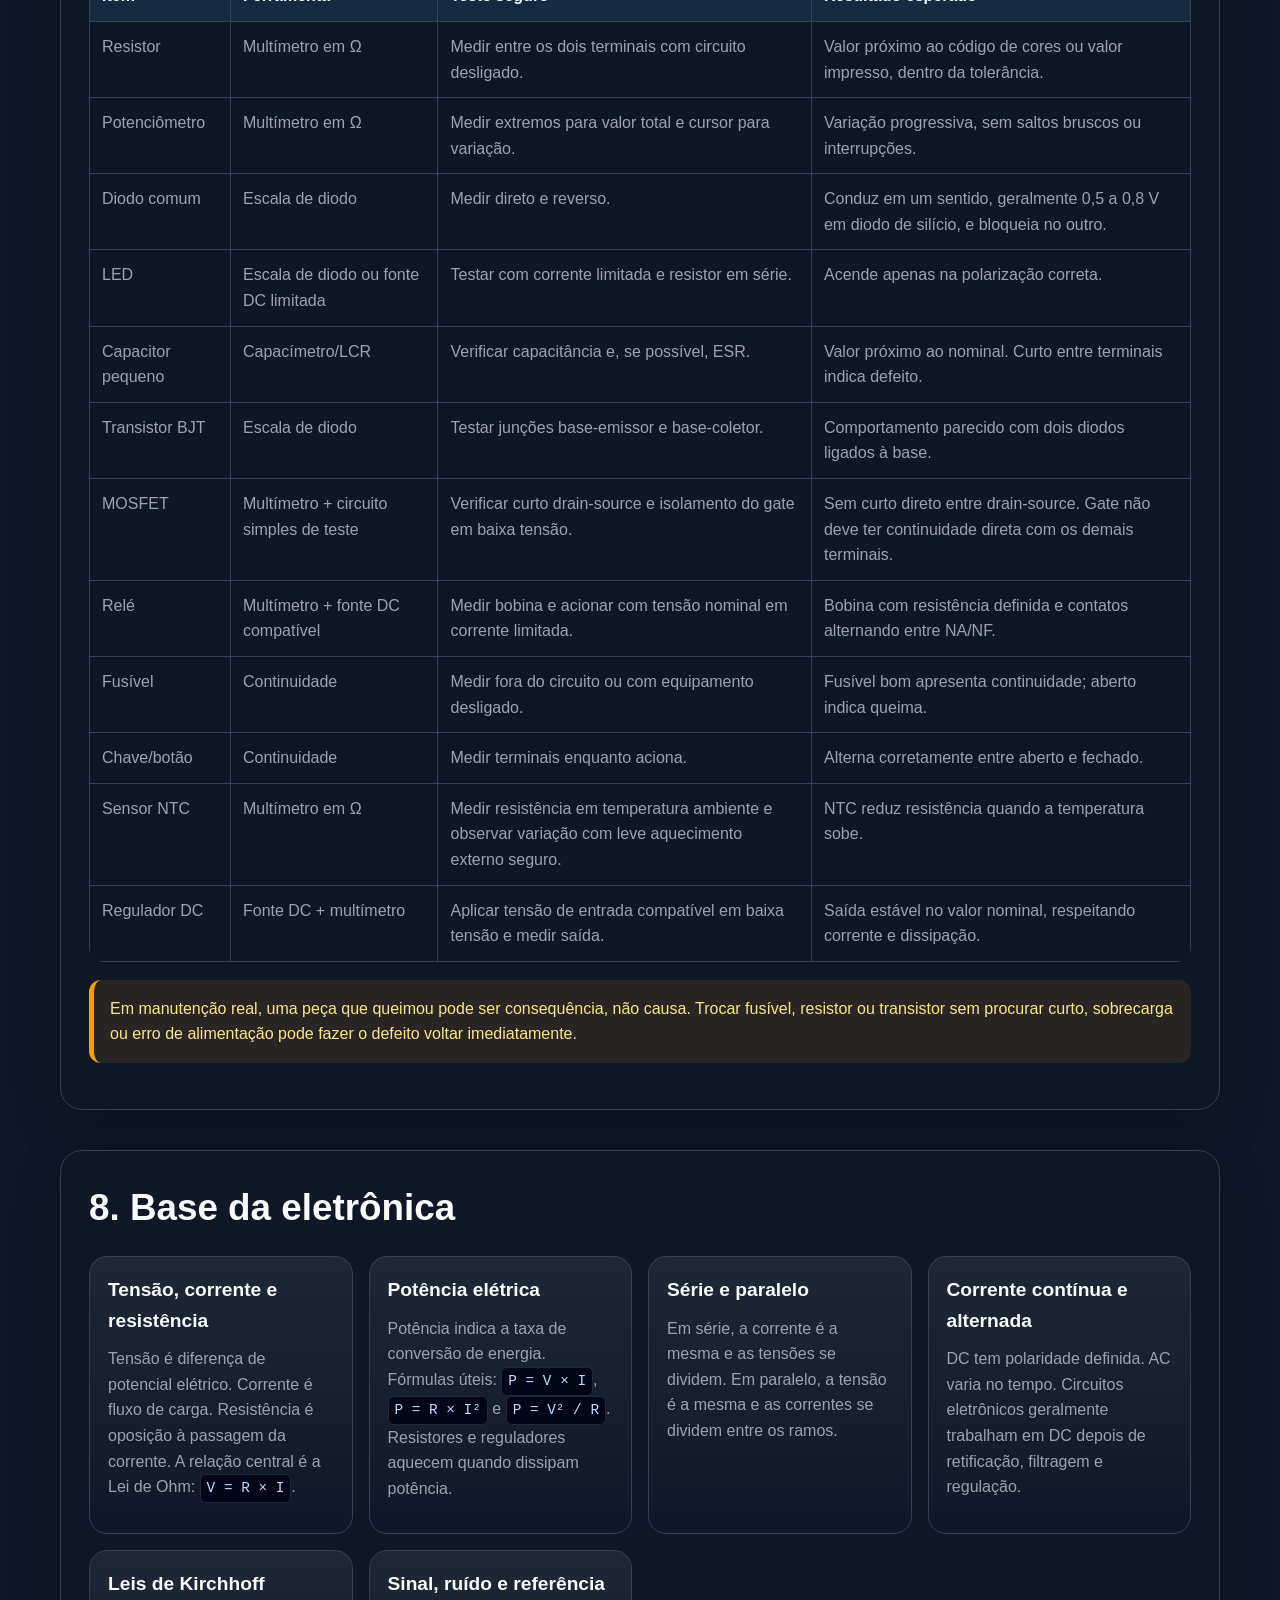
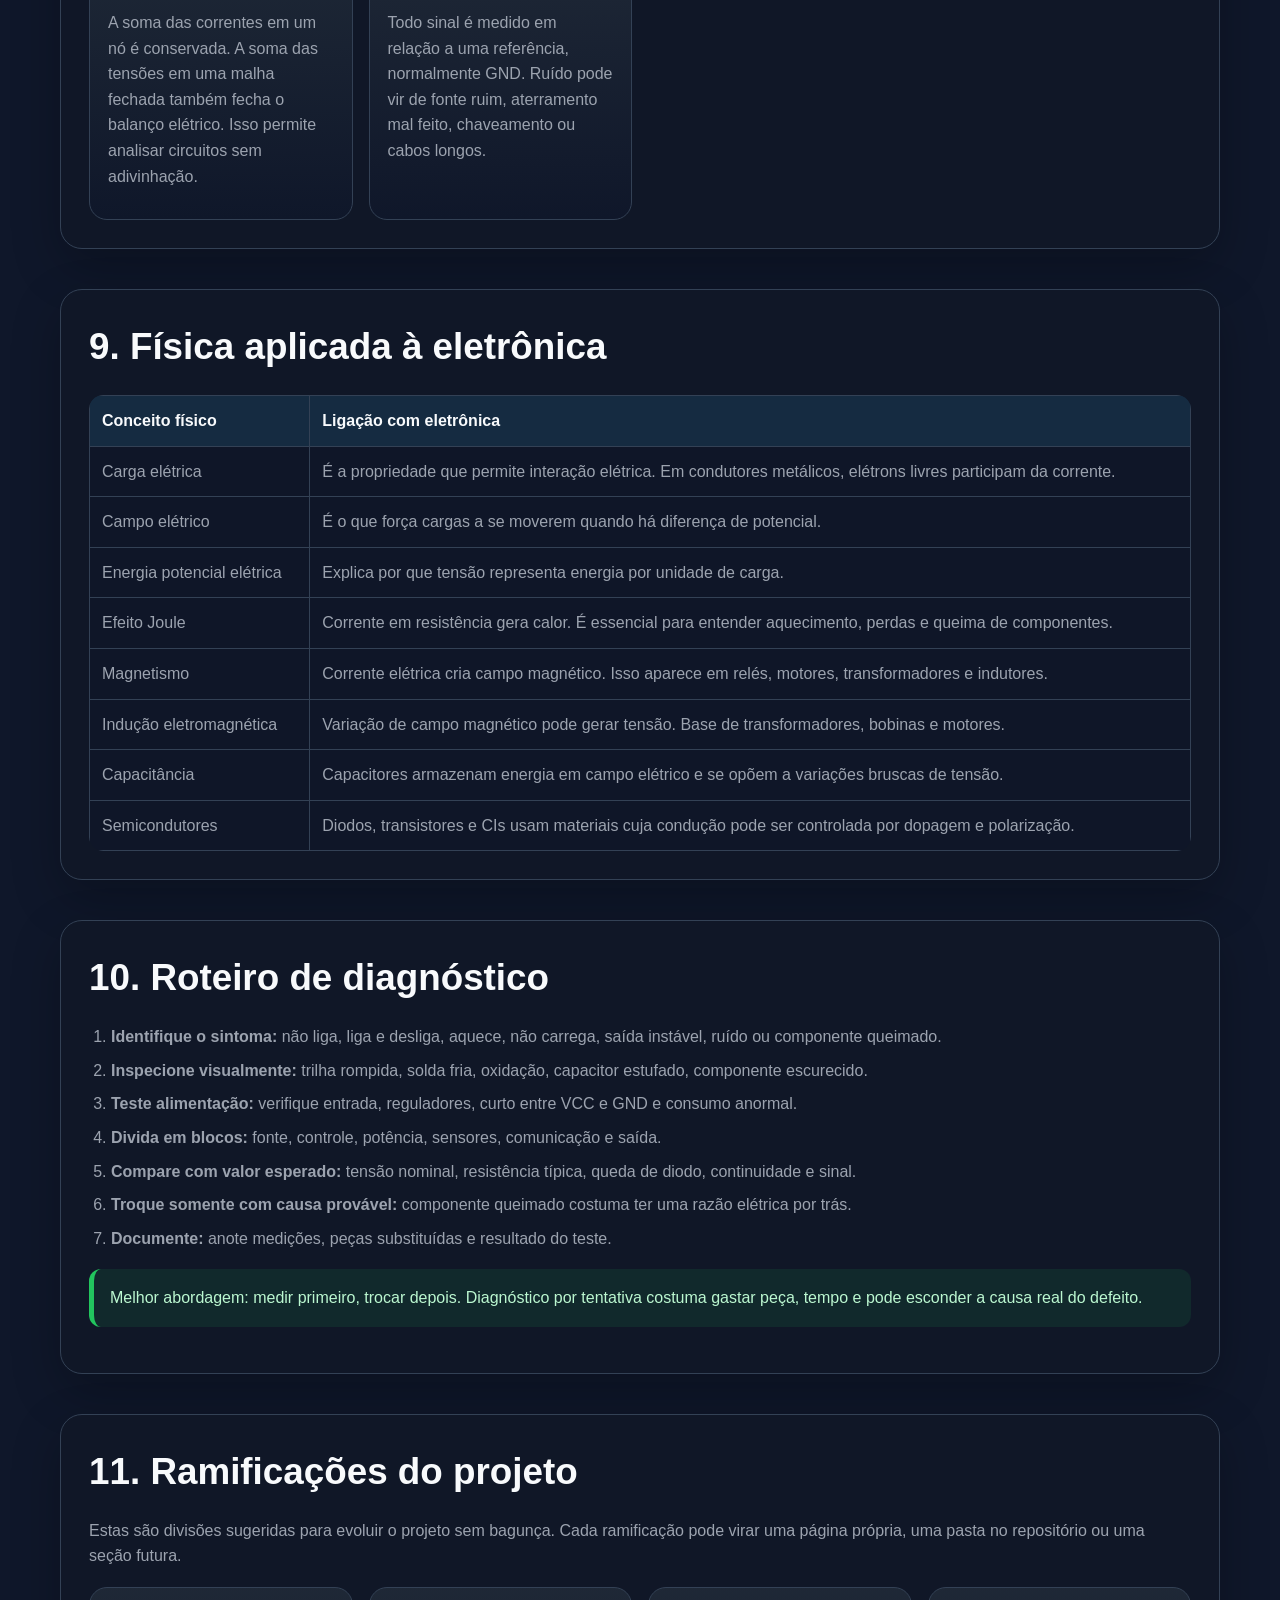
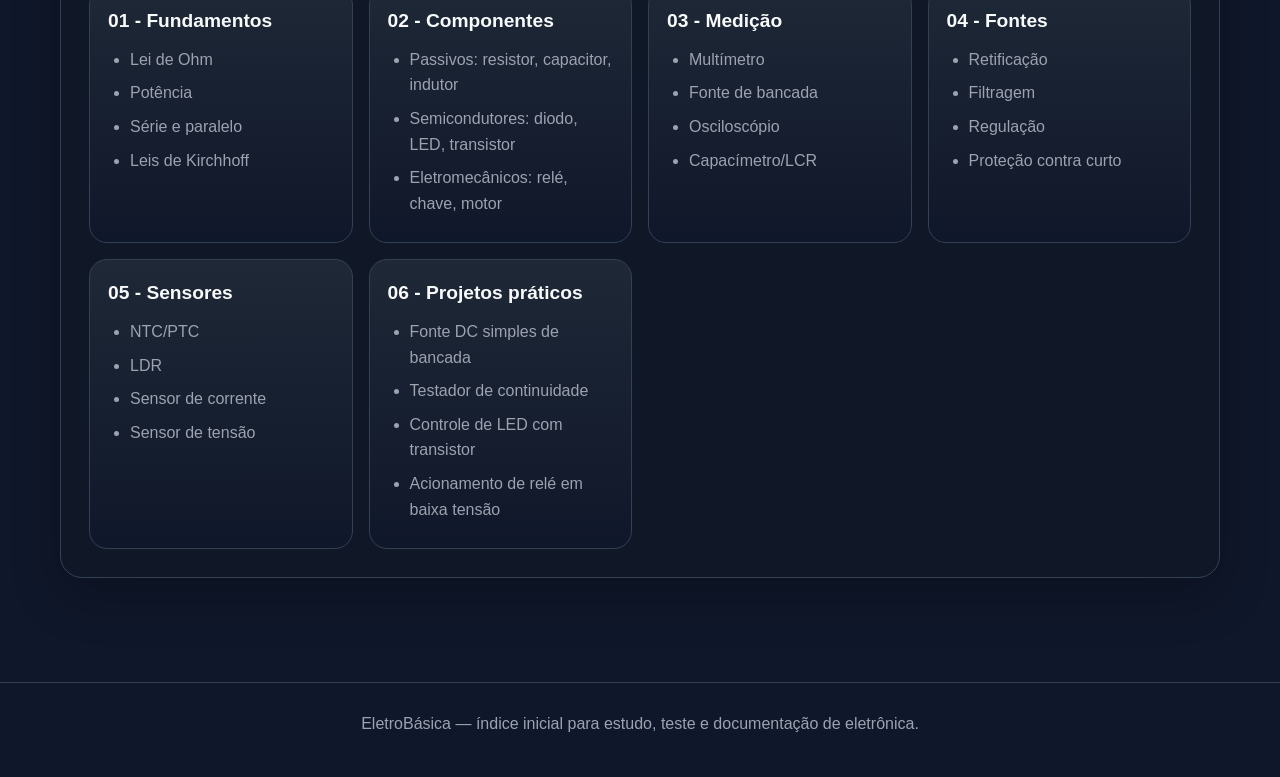
==== commit a318e2f1: "Expand index with multimeter guide and component photos" ====
--- a/index.html
+++ b/index.html
@@ -37,13 +37,13 @@
     }
 
     header {
-      padding: 48px 20px 32px;
+      padding: 48px 20px 36px;
       border-bottom: 1px solid var(--line);
       background: linear-gradient(135deg, rgba(56, 189, 248, 0.12), rgba(34, 197, 94, 0.08));
     }
 
     .container {
-      width: min(1120px, 100% - 32px);
+      width: min(1160px, 100% - 32px);
       margin: 0 auto;
     }
 
@@ -78,6 +78,12 @@
       color: #f8fafc;
     }
 
+    h4 {
+      font-size: 1rem;
+      margin-bottom: 8px;
+      color: #f8fafc;
+    }
+
     p {
       color: var(--muted);
       margin-bottom: 12px;
@@ -136,6 +142,13 @@
       box-shadow: 0 18px 50px rgba(0, 0, 0, 0.24);
     }
 
+    .hero-layout {
+      display: grid;
+      grid-template-columns: minmax(0, 1.4fr) minmax(260px, 0.6fr);
+      gap: 24px;
+      align-items: center;
+    }
+
     .grid {
       display: grid;
       grid-template-columns: repeat(auto-fit, minmax(240px, 1fr));
@@ -154,6 +167,51 @@
       color: #f8fafc;
     }
 
+    .photo-grid {
+      display: grid;
+      grid-template-columns: repeat(auto-fit, minmax(210px, 1fr));
+      gap: 16px;
+      margin-top: 18px;
+    }
+
+    .photo-card {
+      overflow: hidden;
+      background: linear-gradient(180deg, rgba(31, 41, 55, 0.95), rgba(15, 23, 42, 0.95));
+      border: 1px solid var(--line);
+      border-radius: 18px;
+    }
+
+    .photo-card img, .hero-photo img {
+      width: 100%;
+      height: 190px;
+      object-fit: contain;
+      padding: 14px;
+      background: #f8fafc;
+      display: block;
+    }
+
+    .photo-card div {
+      padding: 14px;
+    }
+
+    .photo-card small, .source-note {
+      display: block;
+      color: #94a3b8;
+      font-size: 0.78rem;
+      margin-top: 8px;
+    }
+
+    .hero-photo {
+      overflow: hidden;
+      border: 1px solid var(--line);
+      border-radius: 18px;
+      background: rgba(15, 23, 42, 0.8);
+    }
+
+    .hero-photo img {
+      height: 330px;
+    }
+
     ul, ol {
       padding-left: 22px;
       color: var(--muted);
@@ -163,10 +221,17 @@
       margin-bottom: 8px;
     }
 
+    .table-wrap {
+      width: 100%;
+      overflow-x: auto;
+      margin-top: 18px;
+      border-radius: 14px;
+    }
+
     table {
       width: 100%;
+      min-width: 720px;
       border-collapse: collapse;
-      margin-top: 18px;
       overflow: hidden;
       border-radius: 14px;
     }
@@ -226,6 +291,22 @@
       margin: 18px 0;
     }
 
+    .pill-row {
+      display: flex;
+      flex-wrap: wrap;
+      gap: 8px;
+      margin-top: 12px;
+    }
+
+    .pill {
+      padding: 6px 10px;
+      border: 1px solid var(--line);
+      border-radius: 999px;
+      color: #cbd5e1;
+      background: rgba(15, 23, 42, 0.65);
+      font-size: 0.85rem;
+    }
+
     footer {
       padding: 28px 0;
       border-top: 1px solid var(--line);
@@ -233,27 +314,44 @@
       text-align: center;
     }
 
+    @media (max-width: 820px) {
+      .hero-layout {
+        grid-template-columns: 1fr;
+      }
+
+      .hero-photo img {
+        height: 260px;
+      }
+    }
+
     @media (max-width: 720px) {
       section {
         padding: 20px;
       }
-
-      table {
-        display: block;
-        overflow-x: auto;
-      }
     }
   </style>
 </head>
 <body>
   <header>
-    <div class="container">
-      <span class="tag">EletroBásica</span>
-      <h1>Índice técnico do projeto</h1>
-      <p>
-        Um guia central para organizar o estudo e a prática de eletrônica: ferramentas, componentes, testes,
-        base teórica, física aplicada e roteiro seguro de diagnóstico.
-      </p>
+    <div class="container hero-layout">
+      <div>
+        <span class="tag">EletroBásica</span>
+        <h1>Índice técnico do projeto</h1>
+        <p>
+          Guia central para organizar estudo e prática de eletrônica: ferramentas, multímetro, componentes, testes,
+          base teórica, física aplicada e diagnóstico seguro.
+        </p>
+        <div class="pill-row">
+          <span class="pill">Baixa tensão</span>
+          <span class="pill">Diagnóstico</span>
+          <span class="pill">Componentes</span>
+          <span class="pill">Multímetro</span>
+          <span class="pill">Física aplicada</span>
+        </div>
+      </div>
+      <figure class="hero-photo">
+        <img src="https://upload.wikimedia.org/wikipedia/commons/thumb/a/a6/Digital_Multimeter_Aka.jpg/250px-Digital_Multimeter_Aka.jpg" alt="Multímetro digital com pontas de prova" />
+      </figure>
     </div>
   </header>
 
@@ -262,6 +360,8 @@
       <a href="#visao-geral">Visão geral</a>
       <a href="#seguranca">Segurança</a>
       <a href="#ferramentas">Ferramentas</a>
+      <a href="#multimetro">Multímetro</a>
+      <a href="#fotos">Fotos</a>
       <a href="#componentes">Componentes</a>
       <a href="#testes">Testes</a>
       <a href="#eletronica">Base eletrônica</a>
@@ -304,8 +404,8 @@
       </div>
       <ul>
         <li>Antes de medir resistência, continuidade ou diodo, desligue o circuito e remova a alimentação.</li>
-        <li>Não coloque o multímetro em escala de corrente diretamente em paralelo com uma fonte ou tomada.</li>
-        <li>Use fonte de bancada com limitação de corrente para testes em baixa tensão.</li>
+        <li>Não coloque o multímetro em escala de corrente diretamente em paralelo com fonte, bateria ou tomada.</li>
+        <li>Use fonte de bancada DC com limitação de corrente para testes em baixa tensão.</li>
         <li>Confirme a escala correta no multímetro antes de encostar as pontas de prova.</li>
         <li>Em placas desconhecidas, comece por inspeção visual e testes sem alimentação.</li>
         <li>Capacitores podem manter carga após desligados. Verifique tensão nos terminais antes de tocar.</li>
@@ -318,7 +418,7 @@
         <article class="card">
           <h3>Básicas</h3>
           <ul>
-            <li>Multímetro digital com escala de tensão, resistência, continuidade e diodo.</li>
+            <li>Multímetro digital com tensão, resistência, continuidade e teste de diodo.</li>
             <li>Fonte de bancada DC com ajuste de tensão e limitação de corrente.</li>
             <li>Protoboard, jumpers e kit de resistores.</li>
             <li>Alicate de corte, alicate de bico e desencapador.</li>
@@ -355,172 +455,391 @@
       </div>
     </section>
 
+    <section id="multimetro">
+      <h2>4. Multímetro: guia prático e técnico</h2>
+      <p>
+        O multímetro é o principal instrumento de diagnóstico da eletrônica básica. Ele combina funções de voltímetro,
+        amperímetro e ohmímetro. Em modelos digitais comuns, também pode medir continuidade, queda de diodo, capacitância,
+        frequência, temperatura e ganho de transistor, dependendo do modelo.
+      </p>
+
+      <div class="grid">
+        <article class="card">
+          <h3>O que ele mede</h3>
+          <ul>
+            <li><strong>Tensão DC:</strong> baterias, fontes, reguladores, linhas VCC e GND.</li>
+            <li><strong>Tensão AC:</strong> sinais alternados e rede elétrica apenas com segurança e categoria correta.</li>
+            <li><strong>Resistência:</strong> resistores, sensores resistivos, bobinas e trilhas.</li>
+            <li><strong>Corrente:</strong> consumo de um circuito em série com a carga.</li>
+            <li><strong>Continuidade:</strong> trilhas, cabos, fusíveis, chaves e soldas.</li>
+            <li><strong>Diodo:</strong> queda direta de diodos, LEDs e junções de transistores.</li>
+          </ul>
+        </article>
+        <article class="card">
+          <h3>Partes principais</h3>
+          <ul>
+            <li><strong>Display:</strong> mostra valor, unidade, sinal negativo, overload e às vezes barra gráfica.</li>
+            <li><strong>Seletor:</strong> escolhe grandeza e escala.</li>
+            <li><strong>Ponta preta:</strong> normalmente no borne COM.</li>
+            <li><strong>Ponta vermelha:</strong> muda entre V/Ω, mA/µA ou 10A conforme a medição.</li>
+            <li><strong>Fusíveis internos:</strong> protegem as escalas de corrente quando o multímetro é decente.</li>
+          </ul>
+        </article>
+        <article class="card">
+          <h3>Bornes comuns</h3>
+          <ul>
+            <li><code>COM</code>: comum, referência negativa da medição.</li>
+            <li><code>VΩHz</code>: tensão, resistência, continuidade, diodo, frequência e capacitância.</li>
+            <li><code>mA/µA</code>: correntes pequenas, geralmente protegidas por fusível.</li>
+            <li><code>10A</code> ou <code>20A</code>: corrente alta por pouco tempo, conforme o manual.</li>
+          </ul>
+        </article>
+        <article class="card">
+          <h3>Leituras do display</h3>
+          <ul>
+            <li><code>OL</code> ou <code>1</code>: fora de escala, aberto ou resistência muito alta.</li>
+            <li><code>-</code>: polaridade invertida em DC.</li>
+            <li><code>m</code>: mili, equivale a 0,001.</li>
+            <li><code>k</code>: quilo, equivale a 1.000.</li>
+            <li><code>M</code>: mega, equivale a 1.000.000.</li>
+          </ul>
+        </article>
+      </div>
+
+      <div class="table-wrap">
+        <table>
+          <thead>
+            <tr>
+              <th>Função</th>
+              <th>Como ligar as pontas</th>
+              <th>Como usar</th>
+              <th>Erro crítico</th>
+            </tr>
+          </thead>
+          <tbody>
+            <tr>
+              <td>Tensão DC</td>
+              <td>Preta no COM, vermelha no VΩ.</td>
+              <td>Medir em paralelo com o ponto do circuito: vermelho no positivo, preto no GND.</td>
+              <td>Usar escala errada baixa em multímetro manual ou encostar pontas causando curto.</td>
+            </tr>
+            <tr>
+              <td>Tensão AC</td>
+              <td>Preta no COM, vermelha no VΩ.</td>
+              <td>Medir em paralelo. Em rede elétrica, só com instrumento adequado, pontas isoladas e supervisão técnica.</td>
+              <td>Medir rede elétrica com multímetro sem categoria CAT adequada.</td>
+            </tr>
+            <tr>
+              <td>Resistência</td>
+              <td>Preta no COM, vermelha no VΩ.</td>
+              <td>Com circuito desligado, medir entre os terminais do componente.</td>
+              <td>Medir resistência em circuito energizado.</td>
+            </tr>
+            <tr>
+              <td>Continuidade</td>
+              <td>Preta no COM, vermelha no VΩ.</td>
+              <td>Com circuito desligado, encostar as pontas nos extremos do caminho elétrico.</td>
+              <td>Confiar só no bip: alguns circuitos bipam por caminhos paralelos.</td>
+            </tr>
+            <tr>
+              <td>Diodo</td>
+              <td>Preta no COM, vermelha no VΩ.</td>
+              <td>Medir nos dois sentidos. Em silício comum, queda direta típica fica perto de 0,5 a 0,8 V.</td>
+              <td>Interpretar leitura em placa sem considerar componentes em paralelo.</td>
+            </tr>
+            <tr>
+              <td>Corrente</td>
+              <td>Preta no COM, vermelha em mA/µA ou 10A.</td>
+              <td>Abrir o circuito e colocar o multímetro em série com a carga.</td>
+              <td>Colocar o multímetro em escala de corrente diretamente em paralelo com fonte ou tomada.</td>
+            </tr>
+            <tr>
+              <td>Capacitância</td>
+              <td>Preta no COM, vermelha no VΩ/Cx, conforme o modelo.</td>
+              <td>Descarregar o capacitor, remover ao menos um terminal do circuito e medir.</td>
+              <td>Medir capacitor carregado ou em paralelo com outros componentes.</td>
+            </tr>
+          </tbody>
+        </table>
+      </div>
+
+      <h3>Especificações que importam</h3>
+      <div class="grid">
+        <article class="card">
+          <h4>Resolução</h4>
+          <p>É o menor incremento que o display consegue mostrar. Um multímetro pode mostrar, por exemplo, variação de 0,01 V ou 0,001 V dependendo da escala.</p>
+        </article>
+        <article class="card">
+          <h4>Precisão</h4>
+          <p>É o erro máximo esperado. Exemplo comum: ±0,5% da leitura em tensão DC em modelos simples. Precisão depende da escala e do manual.</p>
+        </article>
+        <article class="card">
+          <h4>Impedância de entrada</h4>
+          <p>Em tensão, multímetros digitais comuns ficam em torno de 10 MΩ. Quanto maior, menos o instrumento carrega o circuito medido.</p>
+        </article>
+        <article class="card">
+          <h4>True RMS</h4>
+          <p>Melhora leitura de AC quando a forma de onda não é senoidal pura. Útil em fontes chaveadas, inversores e cargas eletrônicas.</p>
+        </article>
+        <article class="card">
+          <h4>Categoria CAT</h4>
+          <p>CAT I, II, III e IV indicam o ambiente elétrico para o qual o instrumento foi projetado. Quanto maior a categoria, mais severos os transientes suportados.</p>
+        </article>
+        <article class="card">
+          <h4>Fusível HRC</h4>
+          <p>Em escalas de corrente, fusível bom reduz risco em erro de ligação. Multímetro muito barato costuma economizar justamente onde não deveria.</p>
+        </article>
+      </div>
+
+      <div class="danger">
+        Regra principal: corrente se mede em série; tensão se mede em paralelo. Confundir isso é uma das formas mais rápidas
+        de queimar fusível, ponta de prova, trilha, componente ou o próprio multímetro.
+      </div>
+
+      <div class="ok">
+        Checklist rápido: ponta preta no COM, ponta vermelha no borne correto, seletor na função correta, escala maior que o valor esperado,
+        circuito desligado para resistência/continuidade/diodo e uma mão longe do circuito em medições potencialmente perigosas.
+      </div>
+    </section>
+
+    <section id="fotos">
+      <h2>5. Fotos dos componentes e do multímetro</h2>
+      <p>
+        Galeria visual para identificar rapidamente componentes comuns. As imagens são carregadas de repositórios públicos da Wikimedia/Wikipedia.
+      </p>
+      <div class="photo-grid">
+        <article class="photo-card">
+          <img loading="lazy" src="https://upload.wikimedia.org/wikipedia/commons/thumb/a/a6/Digital_Multimeter_Aka.jpg/250px-Digital_Multimeter_Aka.jpg" alt="Multímetro digital" />
+          <div>
+            <h3>Multímetro digital</h3>
+            <p>Instrumento usado para tensão, corrente, resistência, continuidade e teste de diodo.</p>
+            <small>Fonte: Wikimedia Commons / Wikipedia</small>
+          </div>
+        </article>
+        <article class="photo-card">
+          <img loading="lazy" src="https://upload.wikimedia.org/wikipedia/commons/thumb/c/ce/Electronic-Axial-Lead-Resistors-Array.png/250px-Electronic-Axial-Lead-Resistors-Array.png" alt="Resistores axiais" />
+          <div>
+            <h3>Resistores</h3>
+            <p>Limitam corrente, dividem tensão e fazem polarização de circuitos.</p>
+            <small>Fonte: Wikimedia Commons / Wikipedia</small>
+          </div>
+        </article>
+        <article class="photo-card">
+          <img loading="lazy" src="https://upload.wikimedia.org/wikipedia/commons/thumb/d/de/Condensators.JPG/330px-Condensators.JPG" alt="Capacitores de vários tipos" />
+          <div>
+            <h3>Capacitores</h3>
+            <p>Armazenam carga, filtram ripple, acoplam sinais e participam de temporizações.</p>
+            <small>Fonte: Wikimedia Commons / Wikipedia</small>
+          </div>
+        </article>
+        <article class="photo-card">
+          <img loading="lazy" src="https://upload.wikimedia.org/wikipedia/commons/thumb/8/83/Diode_pinout_en_fr.svg/120px-Diode_pinout_en_fr.svg.png" alt="Diodo e indicação de polaridade" />
+          <div>
+            <h3>Diodo</h3>
+            <p>Conduz principalmente em um sentido e bloqueia no sentido reverso.</p>
+            <small>Fonte: Wikimedia Commons / Wikipedia</small>
+          </div>
+        </article>
+        <article class="photo-card">
+          <img loading="lazy" src="https://upload.wikimedia.org/wikipedia/commons/thumb/c/cb/RBG-LED.jpg/250px-RBG-LED.jpg" alt="LEDs coloridos" />
+          <div>
+            <h3>LED</h3>
+            <p>Diodo emissor de luz. Precisa de limitação de corrente para não queimar.</p>
+            <small>Fonte: Wikimedia Commons / Wikipedia</small>
+          </div>
+        </article>
+        <article class="photo-card">
+          <img loading="lazy" src="https://upload.wikimedia.org/wikipedia/commons/thumb/3/38/Delta_Electronics_DPS-350FB_A_-_board_1_-_OEG_SDT-SS-112M_-_case_removed-3045.jpg/250px-Delta_Electronics_DPS-350FB_A_-_board_1_-_OEG_SDT-SS-112M_-_case_removed-3045.jpg" alt="Relé eletromecânico aberto" />
+          <div>
+            <h3>Relé</h3>
+            <p>Chave eletromecânica acionada por bobina para controlar contatos isolados.</p>
+            <small>Fonte: Wikimedia Commons / Wikipedia</small>
+          </div>
+        </article>
+        <article class="photo-card">
+          <img loading="lazy" src="https://upload.wikimedia.org/wikipedia/commons/thumb/e/ee/Thermal_cutoff.jpg/250px-Thermal_cutoff.jpg" alt="Fusíveis térmicos" />
+          <div>
+            <h3>Fusível térmico</h3>
+            <p>Proteção que abre o circuito quando a temperatura passa do limite especificado.</p>
+            <small>Fonte: Wikimedia Commons / Wikipedia</small>
+          </div>
+        </article>
+      </div>
+      <p class="source-note">
+        Observação: em alguns casos a imagem é representativa do tipo de componente, não de um modelo específico.
+      </p>
+    </section>
+
     <section id="componentes">
-      <h2>4. Tipos de componentes</h2>
-      <table>
-        <thead>
-          <tr>
-            <th>Componente</th>
-            <th>Função</th>
-            <th>Falhas comuns</th>
-          </tr>
-        </thead>
-        <tbody>
-          <tr>
-            <td>Resistor</td>
-            <td>Limita corrente, divide tensão e polariza circuitos.</td>
-            <td>Aberto, valor alterado, superaquecimento.</td>
-          </tr>
-          <tr>
-            <td>Potenciômetro</td>
-            <td>Resistência variável para ajuste de sinal, volume ou referência.</td>
-            <td>Mau contato, trilha gasta, variação instável.</td>
-          </tr>
-          <tr>
-            <td>Capacitor</td>
-            <td>Armazena carga, filtra ripple, acopla sinais e temporiza.</td>
-            <td>Curto, fuga, ESR alto, capacitância baixa.</td>
-          </tr>
-          <tr>
-            <td>Diodo</td>
-            <td>Conduz em um sentido e bloqueia no outro.</td>
-            <td>Curto, aberto, fuga reversa.</td>
-          </tr>
-          <tr>
-            <td>LED</td>
-            <td>Emite luz quando polarizado corretamente.</td>
-            <td>Aberto, queimado por excesso de corrente.</td>
-          </tr>
-          <tr>
-            <td>Transistor BJT</td>
-            <td>Amplifica corrente ou atua como chave eletrônica.</td>
-            <td>Junção em curto, aberto, fuga entre terminais.</td>
-          </tr>
-          <tr>
-            <td>MOSFET</td>
-            <td>Chaveamento eficiente controlado por tensão no gate.</td>
-            <td>Curto entre drain-source, gate danificado por estática.</td>
-          </tr>
-          <tr>
-            <td>Relé</td>
-            <td>Chave eletromecânica acionada por bobina.</td>
-            <td>Bobina aberta, contatos carbonizados, travamento mecânico.</td>
-          </tr>
-          <tr>
-            <td>Fusível</td>
-            <td>Protege contra sobrecorrente.</td>
-            <td>Aberto por falha real ou dimensionamento inadequado.</td>
-          </tr>
-          <tr>
-            <td>Sensor NTC/PTC</td>
-            <td>Resistência dependente da temperatura.</td>
-            <td>Aberto, valor fora da curva, mau contato.</td>
-          </tr>
-          <tr>
-            <td>Regulador de tensão</td>
-            <td>Mantém tensão de saída estável.</td>
-            <td>Saída baixa, aquecimento, curto interno.</td>
-          </tr>
-          <tr>
-            <td>Microcontrolador</td>
-            <td>Executa lógica programada e controla entradas/saídas.</td>
-            <td>Alimentação incorreta, porta queimada, firmware ausente.</td>
-          </tr>
-        </tbody>
-      </table>
+      <h2>6. Tipos de componentes</h2>
+      <div class="table-wrap">
+        <table>
+          <thead>
+            <tr>
+              <th>Componente</th>
+              <th>Função</th>
+              <th>Falhas comuns</th>
+            </tr>
+          </thead>
+          <tbody>
+            <tr>
+              <td>Resistor</td>
+              <td>Limita corrente, divide tensão e polariza circuitos.</td>
+              <td>Aberto, valor alterado, superaquecimento.</td>
+            </tr>
+            <tr>
+              <td>Potenciômetro</td>
+              <td>Resistência variável para ajuste de sinal, volume ou referência.</td>
+              <td>Mau contato, trilha gasta, variação instável.</td>
+            </tr>
+            <tr>
+              <td>Capacitor</td>
+              <td>Armazena carga, filtra ripple, acopla sinais e temporiza.</td>
+              <td>Curto, fuga, ESR alto, capacitância baixa.</td>
+            </tr>
+            <tr>
+              <td>Diodo</td>
+              <td>Conduz em um sentido e bloqueia no outro.</td>
+              <td>Curto, aberto, fuga reversa.</td>
+            </tr>
+            <tr>
+              <td>LED</td>
+              <td>Emite luz quando polarizado corretamente.</td>
+              <td>Aberto, queimado por excesso de corrente.</td>
+            </tr>
+            <tr>
+              <td>Transistor BJT</td>
+              <td>Amplifica corrente ou atua como chave eletrônica.</td>
+              <td>Junção em curto, aberto, fuga entre terminais.</td>
+            </tr>
+            <tr>
+              <td>MOSFET</td>
+              <td>Chaveamento eficiente controlado por tensão no gate.</td>
+              <td>Curto entre drain-source, gate danificado por estática.</td>
+            </tr>
+            <tr>
+              <td>Relé</td>
+              <td>Chave eletromecânica acionada por bobina.</td>
+              <td>Bobina aberta, contatos carbonizados, travamento mecânico.</td>
+            </tr>
+            <tr>
+              <td>Fusível</td>
+              <td>Protege contra sobrecorrente.</td>
+              <td>Aberto por falha real ou dimensionamento inadequado.</td>
+            </tr>
+            <tr>
+              <td>Sensor NTC/PTC</td>
+              <td>Resistência dependente da temperatura.</td>
+              <td>Aberto, valor fora da curva, mau contato.</td>
+            </tr>
+            <tr>
+              <td>Regulador de tensão</td>
+              <td>Mantém tensão de saída estável.</td>
+              <td>Saída baixa, aquecimento, curto interno.</td>
+            </tr>
+            <tr>
+              <td>Microcontrolador</td>
+              <td>Executa lógica programada e controla entradas/saídas.</td>
+              <td>Alimentação incorreta, porta queimada, firmware ausente.</td>
+            </tr>
+          </tbody>
+        </table>
+      </div>
     </section>
 
     <section id="testes">
-      <h2>5. Como testar cada componente</h2>
+      <h2>7. Como testar cada componente</h2>
       <p>
         Os testes abaixo são uma base prática. Sempre que possível, teste o componente fora do circuito, porque outros
         componentes em paralelo podem alterar a leitura.
       </p>
 
-      <table>
-        <thead>
-          <tr>
-            <th>Item</th>
-            <th>Ferramenta</th>
-            <th>Teste seguro</th>
-            <th>Resultado esperado</th>
-          </tr>
-        </thead>
-        <tbody>
-          <tr>
-            <td>Resistor</td>
-            <td>Multímetro em Ω</td>
-            <td>Medir entre os dois terminais com circuito desligado.</td>
-            <td>Valor próximo ao código de cores ou valor impresso, dentro da tolerância.</td>
-          </tr>
-          <tr>
-            <td>Potenciômetro</td>
-            <td>Multímetro em Ω</td>
-            <td>Medir extremos para valor total e cursor para variação.</td>
-            <td>Variação progressiva, sem saltos bruscos ou interrupções.</td>
-          </tr>
-          <tr>
-            <td>Diodo comum</td>
-            <td>Escala de diodo</td>
-            <td>Medir direto e reverso.</td>
-            <td>Conduz em um sentido, geralmente 0,5 a 0,8 V em diodo de silício, e bloqueia no outro.</td>
-          </tr>
-          <tr>
-            <td>LED</td>
-            <td>Escala de diodo ou fonte DC limitada</td>
-            <td>Testar com corrente limitada e resistor em série.</td>
-            <td>Acende apenas na polarização correta.</td>
-          </tr>
-          <tr>
-            <td>Capacitor pequeno</td>
-            <td>Capacímetro/LCR</td>
-            <td>Verificar capacitância e, se possível, ESR.</td>
-            <td>Valor próximo ao nominal. Curto entre terminais indica defeito.</td>
-          </tr>
-          <tr>
-            <td>Transistor BJT</td>
-            <td>Escala de diodo</td>
-            <td>Testar junções base-emissor e base-coletor.</td>
-            <td>Comportamento parecido com dois diodos ligados à base.</td>
-          </tr>
-          <tr>
-            <td>MOSFET</td>
-            <td>Multímetro + circuito simples de teste</td>
-            <td>Verificar curto drain-source e resposta ao gate em baixa tensão.</td>
-            <td>Sem curto direto entre drain-source. Gate não deve ter continuidade direta com os demais terminais.</td>
-          </tr>
-          <tr>
-            <td>Relé</td>
-            <td>Multímetro + fonte DC compatível</td>
-            <td>Medir bobina e acionar com tensão nominal em corrente limitada.</td>
-            <td>Bobina com resistência definida e contatos alternando entre NA/NF.</td>
-          </tr>
-          <tr>
-            <td>Fusível</td>
-            <td>Continuidade</td>
-            <td>Medir fora do circuito ou com equipamento desligado.</td>
-            <td>Fusível bom apresenta continuidade; aberto indica queima.</td>
-          </tr>
-          <tr>
-            <td>Chave/botão</td>
-            <td>Continuidade</td>
-            <td>Medir terminais enquanto aciona.</td>
-            <td>Alterna corretamente entre aberto e fechado.</td>
-          </tr>
-          <tr>
-            <td>Sensor NTC</td>
-            <td>Multímetro em Ω</td>
-            <td>Medir resistência em temperatura ambiente e observar variação com leve aquecimento externo seguro.</td>
-            <td>NTC reduz resistência quando a temperatura sobe.</td>
-          </tr>
-          <tr>
-            <td>Regulador DC</td>
-            <td>Fonte DC + multímetro</td>
-            <td>Aplicar tensão de entrada compatível em baixa tensão e medir saída.</td>
-            <td>Saída estável no valor nominal, respeitando corrente e dissipação.</td>
-          </tr>
-        </tbody>
-      </table>
+      <div class="table-wrap">
+        <table>
+          <thead>
+            <tr>
+              <th>Item</th>
+              <th>Ferramenta</th>
+              <th>Teste seguro</th>
+              <th>Resultado esperado</th>
+            </tr>
+          </thead>
+          <tbody>
+            <tr>
+              <td>Resistor</td>
+              <td>Multímetro em Ω</td>
+              <td>Medir entre os dois terminais com circuito desligado.</td>
+              <td>Valor próximo ao código de cores ou valor impresso, dentro da tolerância.</td>
+            </tr>
+            <tr>
+              <td>Potenciômetro</td>
+              <td>Multímetro em Ω</td>
+              <td>Medir extremos para valor total e cursor para variação.</td>
+              <td>Variação progressiva, sem saltos bruscos ou interrupções.</td>
+            </tr>
+            <tr>
+              <td>Diodo comum</td>
+              <td>Escala de diodo</td>
+              <td>Medir direto e reverso.</td>
+              <td>Conduz em um sentido, geralmente 0,5 a 0,8 V em diodo de silício, e bloqueia no outro.</td>
+            </tr>
+            <tr>
+              <td>LED</td>
+              <td>Escala de diodo ou fonte DC limitada</td>
+              <td>Testar com corrente limitada e resistor em série.</td>
+              <td>Acende apenas na polarização correta.</td>
+            </tr>
+            <tr>
+              <td>Capacitor pequeno</td>
+              <td>Capacímetro/LCR</td>
+              <td>Verificar capacitância e, se possível, ESR.</td>
+              <td>Valor próximo ao nominal. Curto entre terminais indica defeito.</td>
+            </tr>
+            <tr>
+              <td>Transistor BJT</td>
+              <td>Escala de diodo</td>
+              <td>Testar junções base-emissor e base-coletor.</td>
+              <td>Comportamento parecido com dois diodos ligados à base.</td>
+            </tr>
+            <tr>
+              <td>MOSFET</td>
+              <td>Multímetro + circuito simples de teste</td>
+              <td>Verificar curto drain-source e isolamento do gate em baixa tensão.</td>
+              <td>Sem curto direto entre drain-source. Gate não deve ter continuidade direta com os demais terminais.</td>
+            </tr>
+            <tr>
+              <td>Relé</td>
+              <td>Multímetro + fonte DC compatível</td>
+              <td>Medir bobina e acionar com tensão nominal em corrente limitada.</td>
+              <td>Bobina com resistência definida e contatos alternando entre NA/NF.</td>
+            </tr>
+            <tr>
+              <td>Fusível</td>
+              <td>Continuidade</td>
+              <td>Medir fora do circuito ou com equipamento desligado.</td>
+              <td>Fusível bom apresenta continuidade; aberto indica queima.</td>
+            </tr>
+            <tr>
+              <td>Chave/botão</td>
+              <td>Continuidade</td>
+              <td>Medir terminais enquanto aciona.</td>
+              <td>Alterna corretamente entre aberto e fechado.</td>
+            </tr>
+            <tr>
+              <td>Sensor NTC</td>
+              <td>Multímetro em Ω</td>
+              <td>Medir resistência em temperatura ambiente e observar variação com leve aquecimento externo seguro.</td>
+              <td>NTC reduz resistência quando a temperatura sobe.</td>
+            </tr>
+            <tr>
+              <td>Regulador DC</td>
+              <td>Fonte DC + multímetro</td>
+              <td>Aplicar tensão de entrada compatível em baixa tensão e medir saída.</td>
+              <td>Saída estável no valor nominal, respeitando corrente e dissipação.</td>
+            </tr>
+          </tbody>
+        </table>
+      </div>
 
       <div class="notice">
         Em manutenção real, uma peça que queimou pode ser consequência, não causa. Trocar fusível, resistor ou transistor
@@ -529,7 +848,7 @@
     </section>
 
     <section id="eletronica">
-      <h2>6. Base da eletrônica</h2>
+      <h2>8. Base da eletrônica</h2>
       <div class="grid">
         <article class="card">
           <h3>Tensão, corrente e resistência</h3>
@@ -577,53 +896,55 @@
     </section>
 
     <section id="fisica">
-      <h2>7. Física aplicada à eletrônica</h2>
-      <table>
-        <thead>
-          <tr>
-            <th>Conceito físico</th>
-            <th>Ligação com eletrônica</th>
-          </tr>
-        </thead>
-        <tbody>
-          <tr>
-            <td>Carga elétrica</td>
-            <td>É a propriedade que permite interação elétrica. Em condutores metálicos, elétrons livres participam da corrente.</td>
-          </tr>
-          <tr>
-            <td>Campo elétrico</td>
-            <td>É o que força cargas a se moverem quando há diferença de potencial.</td>
-          </tr>
-          <tr>
-            <td>Energia potencial elétrica</td>
-            <td>Explica por que tensão representa energia por unidade de carga.</td>
-          </tr>
-          <tr>
-            <td>Efeito Joule</td>
-            <td>Corrente em resistência gera calor. É essencial para entender aquecimento, perdas e queima de componentes.</td>
-          </tr>
-          <tr>
-            <td>Magnetismo</td>
-            <td>Corrente elétrica cria campo magnético. Isso aparece em relés, motores, transformadores e indutores.</td>
-          </tr>
-          <tr>
-            <td>Indução eletromagnética</td>
-            <td>Variação de campo magnético pode gerar tensão. Base de transformadores, bobinas e motores.</td>
-          </tr>
-          <tr>
-            <td>Capacitância</td>
-            <td>Capacitores armazenam energia em campo elétrico e se opõem a variações bruscas de tensão.</td>
-          </tr>
-          <tr>
-            <td>Semicondutores</td>
-            <td>Diodos, transistores e CIs usam materiais cuja condução pode ser controlada por dopagem e polarização.</td>
-          </tr>
-        </tbody>
-      </table>
+      <h2>9. Física aplicada à eletrônica</h2>
+      <div class="table-wrap">
+        <table>
+          <thead>
+            <tr>
+              <th>Conceito físico</th>
+              <th>Ligação com eletrônica</th>
+            </tr>
+          </thead>
+          <tbody>
+            <tr>
+              <td>Carga elétrica</td>
+              <td>É a propriedade que permite interação elétrica. Em condutores metálicos, elétrons livres participam da corrente.</td>
+            </tr>
+            <tr>
+              <td>Campo elétrico</td>
+              <td>É o que força cargas a se moverem quando há diferença de potencial.</td>
+            </tr>
+            <tr>
+              <td>Energia potencial elétrica</td>
+              <td>Explica por que tensão representa energia por unidade de carga.</td>
+            </tr>
+            <tr>
+              <td>Efeito Joule</td>
+              <td>Corrente em resistência gera calor. É essencial para entender aquecimento, perdas e queima de componentes.</td>
+            </tr>
+            <tr>
+              <td>Magnetismo</td>
+              <td>Corrente elétrica cria campo magnético. Isso aparece em relés, motores, transformadores e indutores.</td>
+            </tr>
+            <tr>
+              <td>Indução eletromagnética</td>
+              <td>Variação de campo magnético pode gerar tensão. Base de transformadores, bobinas e motores.</td>
+            </tr>
+            <tr>
+              <td>Capacitância</td>
+              <td>Capacitores armazenam energia em campo elétrico e se opõem a variações bruscas de tensão.</td>
+            </tr>
+            <tr>
+              <td>Semicondutores</td>
+              <td>Diodos, transistores e CIs usam materiais cuja condução pode ser controlada por dopagem e polarização.</td>
+            </tr>
+          </tbody>
+        </table>
+      </div>
     </section>
 
     <section id="diagnostico">
-      <h2>8. Roteiro de diagnóstico</h2>
+      <h2>10. Roteiro de diagnóstico</h2>
       <ol>
         <li><strong>Identifique o sintoma:</strong> não liga, liga e desliga, aquece, não carrega, saída instável, ruído ou componente queimado.</li>
         <li><strong>Inspecione visualmente:</strong> trilha rompida, solda fria, oxidação, capacitor estufado, componente escurecido.</li>
@@ -640,7 +961,7 @@
     </section>
 
     <section id="projetos">
-      <h2>9. Ramificações do projeto</h2>
+      <h2>11. Ramificações do projeto</h2>
       <p>
         Estas são divisões sugeridas para evoluir o projeto sem bagunça. Cada ramificação pode virar uma página própria,
         uma pasta no repositório ou uma seção futura.
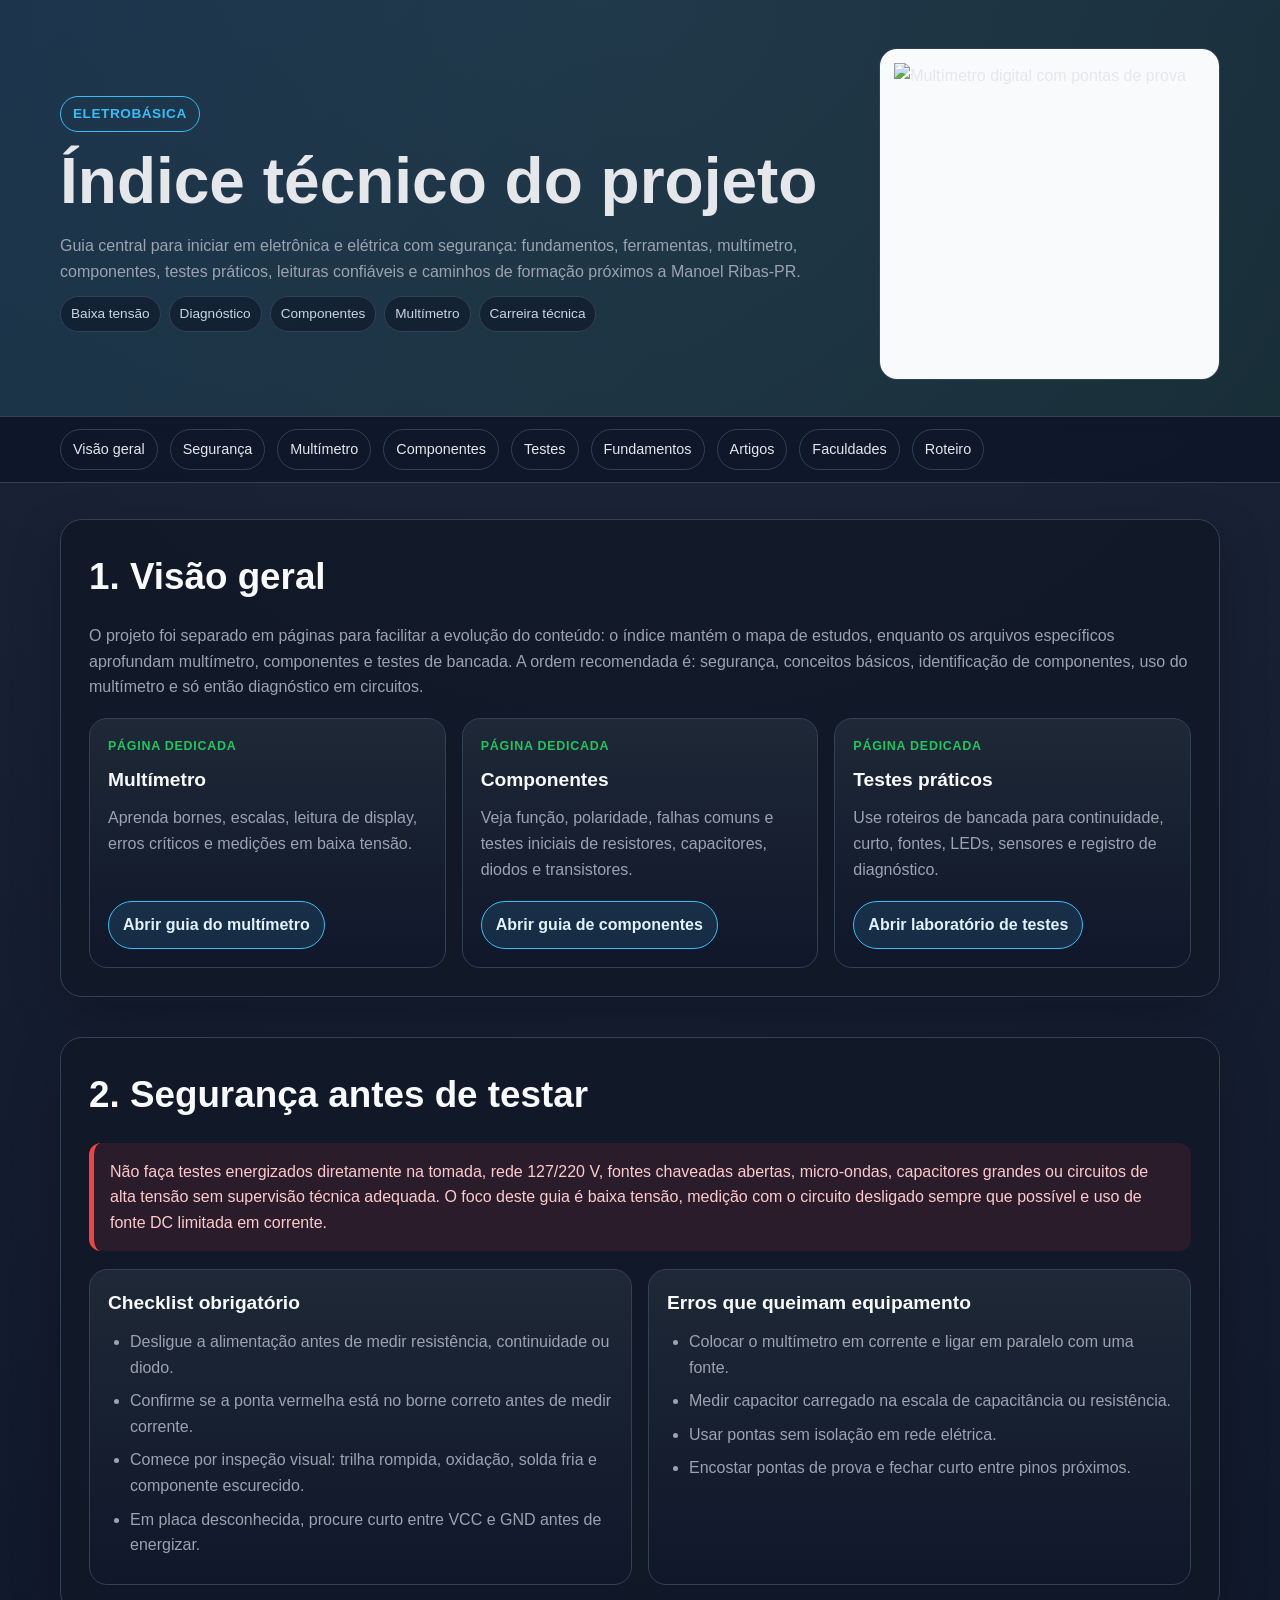
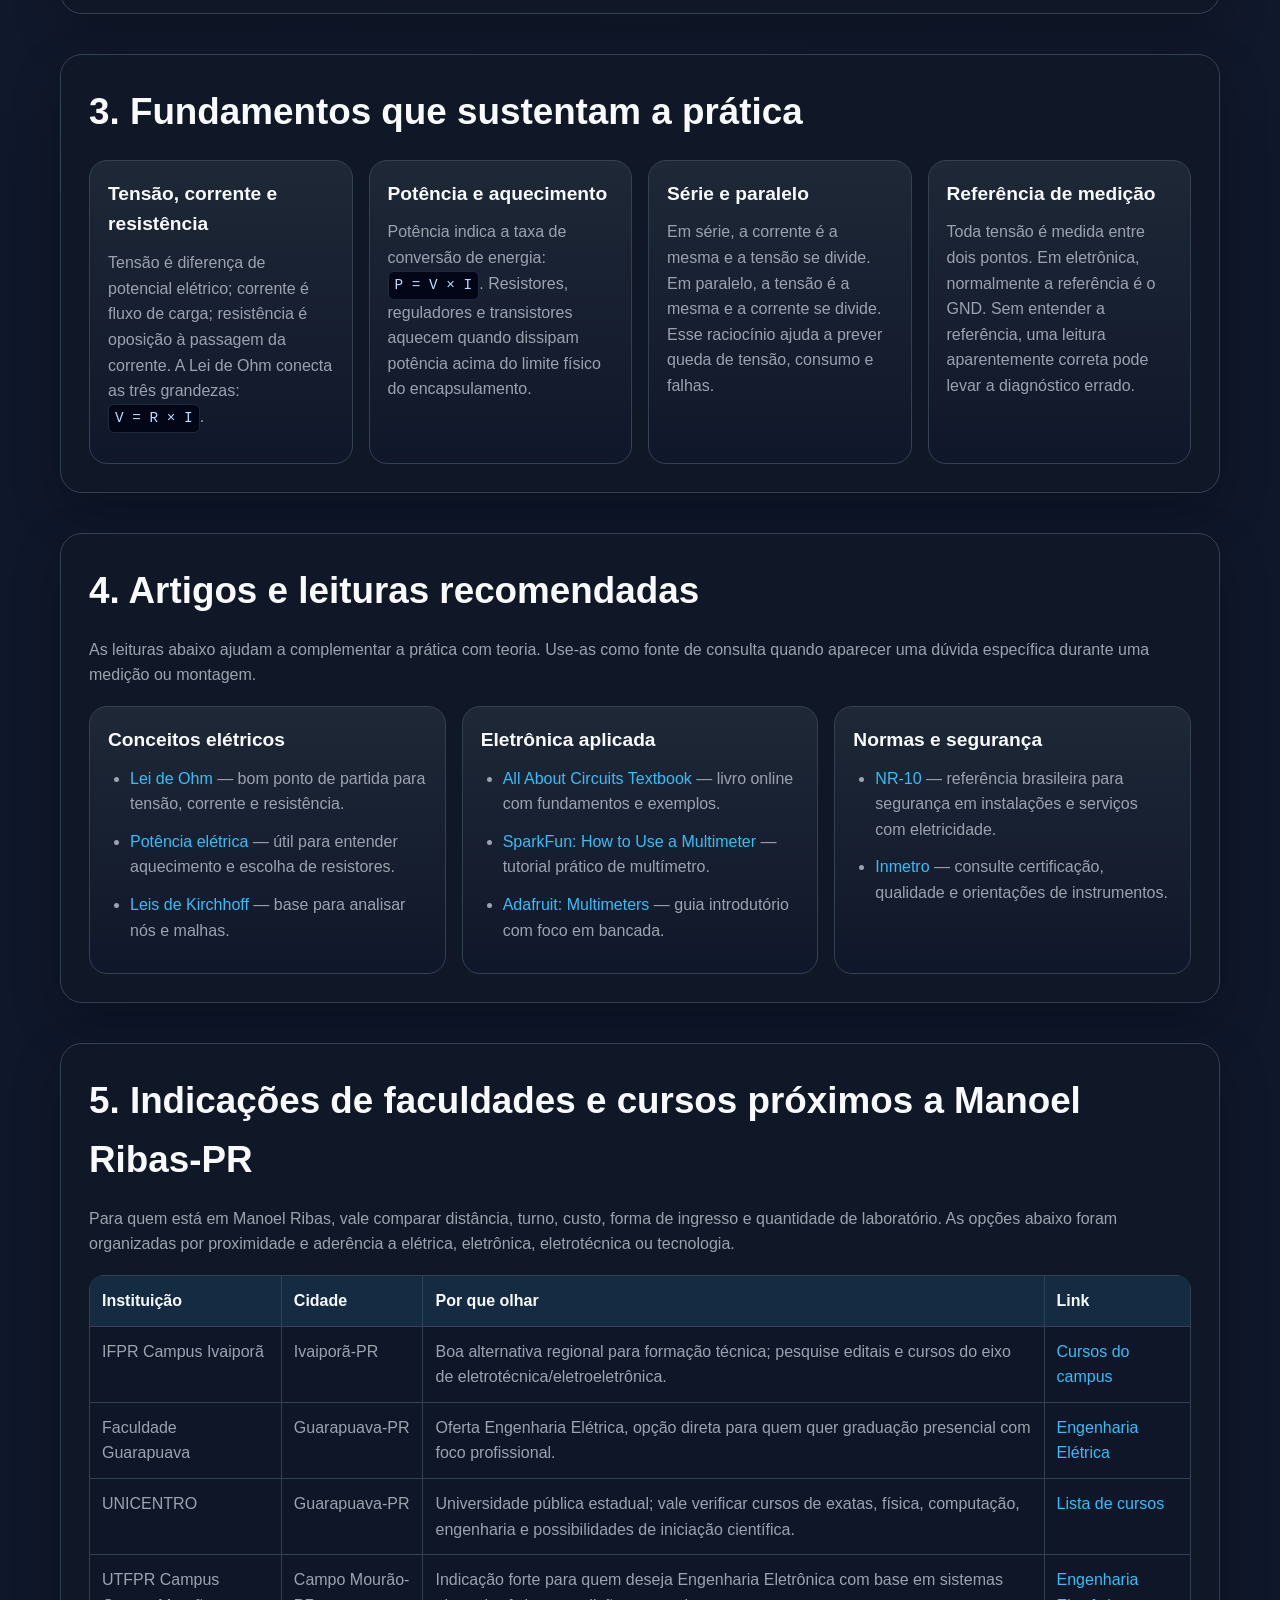
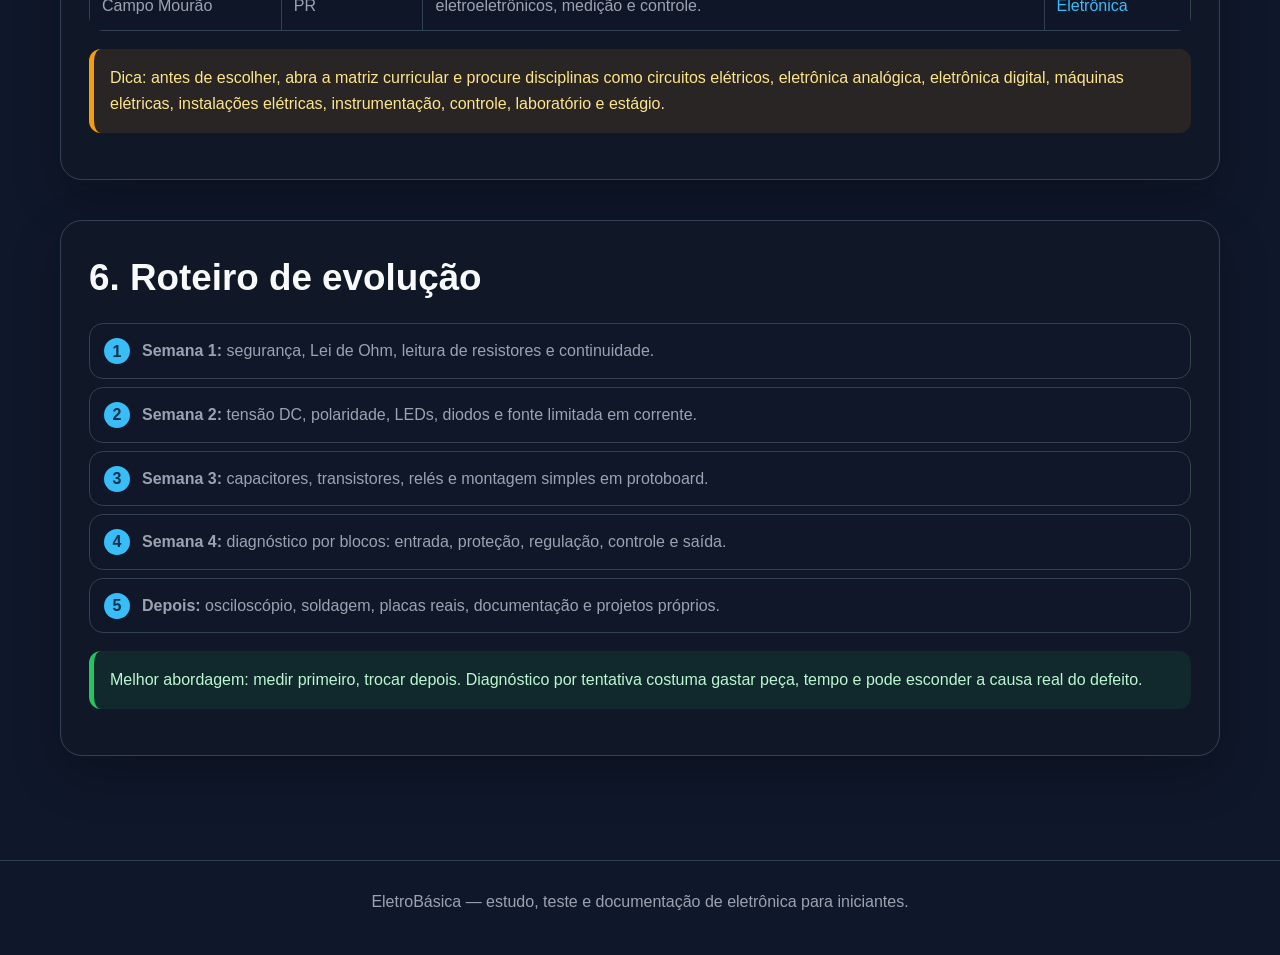
==== commit 9a878e4c: "Aprofunda conteudo e separa paginas tecnicas" ====
--- a/index.html
+++ b/index.html
@@ -4,332 +4,7 @@
   <meta charset="UTF-8" />
   <meta name="viewport" content="width=device-width, initial-scale=1.0" />
   <title>EletroBásica | Índice do Projeto</title>
-  <style>
-    :root {
-      --bg: #0f172a;
-      --panel: #111827;
-      --panel-2: #1f2937;
-      --text: #e5e7eb;
-      --muted: #9ca3af;
-      --line: #334155;
-      --accent: #38bdf8;
-      --accent-2: #22c55e;
-      --warning: #f59e0b;
-      --danger: #ef4444;
-      --code: #020617;
-    }
-
-    * {
-      box-sizing: border-box;
-      margin: 0;
-      padding: 0;
-    }
-
-    html {
-      scroll-behavior: smooth;
-    }
-
-    body {
-      font-family: Arial, Helvetica, sans-serif;
-      background: radial-gradient(circle at top, #1e293b 0, var(--bg) 45%);
-      color: var(--text);
-      line-height: 1.6;
-    }
-
-    header {
-      padding: 48px 20px 36px;
-      border-bottom: 1px solid var(--line);
-      background: linear-gradient(135deg, rgba(56, 189, 248, 0.12), rgba(34, 197, 94, 0.08));
-    }
-
-    .container {
-      width: min(1160px, 100% - 32px);
-      margin: 0 auto;
-    }
-
-    .tag {
-      display: inline-block;
-      margin-bottom: 16px;
-      padding: 6px 12px;
-      border: 1px solid var(--accent);
-      border-radius: 999px;
-      color: var(--accent);
-      font-size: 0.85rem;
-      font-weight: 700;
-      letter-spacing: 0.04em;
-      text-transform: uppercase;
-    }
-
-    h1 {
-      font-size: clamp(2.1rem, 5vw, 4rem);
-      line-height: 1.05;
-      margin-bottom: 18px;
-    }
-
-    h2 {
-      font-size: clamp(1.6rem, 3vw, 2.3rem);
-      margin-bottom: 16px;
-      color: #f8fafc;
-    }
-
-    h3 {
-      font-size: 1.2rem;
-      margin-bottom: 10px;
-      color: #f8fafc;
-    }
-
-    h4 {
-      font-size: 1rem;
-      margin-bottom: 8px;
-      color: #f8fafc;
-    }
-
-    p {
-      color: var(--muted);
-      margin-bottom: 12px;
-    }
-
-    a {
-      color: var(--accent);
-      text-decoration: none;
-    }
-
-    a:hover {
-      text-decoration: underline;
-    }
-
-    nav {
-      position: sticky;
-      top: 0;
-      z-index: 10;
-      background: rgba(15, 23, 42, 0.92);
-      backdrop-filter: blur(10px);
-      border-bottom: 1px solid var(--line);
-    }
-
-    nav .container {
-      display: flex;
-      gap: 12px;
-      overflow-x: auto;
-      padding: 12px 0;
-    }
-
-    nav a {
-      white-space: nowrap;
-      padding: 8px 12px;
-      border: 1px solid var(--line);
-      border-radius: 999px;
-      color: var(--text);
-      font-size: 0.9rem;
-    }
-
-    nav a:hover {
-      border-color: var(--accent);
-      color: var(--accent);
-      text-decoration: none;
-    }
-
-    main {
-      padding: 36px 0 64px;
-    }
-
-    section {
-      margin-bottom: 40px;
-      padding: 28px;
-      background: rgba(17, 24, 39, 0.86);
-      border: 1px solid var(--line);
-      border-radius: 22px;
-      box-shadow: 0 18px 50px rgba(0, 0, 0, 0.24);
-    }
-
-    .hero-layout {
-      display: grid;
-      grid-template-columns: minmax(0, 1.4fr) minmax(260px, 0.6fr);
-      gap: 24px;
-      align-items: center;
-    }
-
-    .grid {
-      display: grid;
-      grid-template-columns: repeat(auto-fit, minmax(240px, 1fr));
-      gap: 16px;
-      margin-top: 18px;
-    }
-
-    .card {
-      padding: 18px;
-      background: linear-gradient(180deg, rgba(31, 41, 55, 0.95), rgba(15, 23, 42, 0.95));
-      border: 1px solid var(--line);
-      border-radius: 18px;
-    }
-
-    .card strong {
-      color: #f8fafc;
-    }
-
-    .photo-grid {
-      display: grid;
-      grid-template-columns: repeat(auto-fit, minmax(210px, 1fr));
-      gap: 16px;
-      margin-top: 18px;
-    }
-
-    .photo-card {
-      overflow: hidden;
-      background: linear-gradient(180deg, rgba(31, 41, 55, 0.95), rgba(15, 23, 42, 0.95));
-      border: 1px solid var(--line);
-      border-radius: 18px;
-    }
-
-    .photo-card img, .hero-photo img {
-      width: 100%;
-      height: 190px;
-      object-fit: contain;
-      padding: 14px;
-      background: #f8fafc;
-      display: block;
-    }
-
-    .photo-card div {
-      padding: 14px;
-    }
-
-    .photo-card small, .source-note {
-      display: block;
-      color: #94a3b8;
-      font-size: 0.78rem;
-      margin-top: 8px;
-    }
-
-    .hero-photo {
-      overflow: hidden;
-      border: 1px solid var(--line);
-      border-radius: 18px;
-      background: rgba(15, 23, 42, 0.8);
-    }
-
-    .hero-photo img {
-      height: 330px;
-    }
-
-    ul, ol {
-      padding-left: 22px;
-      color: var(--muted);
-    }
-
-    li {
-      margin-bottom: 8px;
-    }
-
-    .table-wrap {
-      width: 100%;
-      overflow-x: auto;
-      margin-top: 18px;
-      border-radius: 14px;
-    }
-
-    table {
-      width: 100%;
-      min-width: 720px;
-      border-collapse: collapse;
-      overflow: hidden;
-      border-radius: 14px;
-    }
-
-    th, td {
-      padding: 12px;
-      border: 1px solid var(--line);
-      text-align: left;
-      vertical-align: top;
-    }
-
-    th {
-      background: rgba(56, 189, 248, 0.12);
-      color: #f8fafc;
-    }
-
-    td {
-      color: var(--muted);
-      background: rgba(15, 23, 42, 0.5);
-    }
-
-    code {
-      display: inline-block;
-      padding: 2px 6px;
-      background: var(--code);
-      color: #bfdbfe;
-      border: 1px solid #1e293b;
-      border-radius: 6px;
-      font-family: Consolas, Monaco, monospace;
-      font-size: 0.9em;
-    }
-
-    .notice {
-      padding: 16px;
-      border-left: 5px solid var(--warning);
-      background: rgba(245, 158, 11, 0.11);
-      border-radius: 12px;
-      color: #fde68a;
-      margin: 18px 0;
-    }
-
-    .danger {
-      padding: 16px;
-      border-left: 5px solid var(--danger);
-      background: rgba(239, 68, 68, 0.11);
-      border-radius: 12px;
-      color: #fecaca;
-      margin: 18px 0;
-    }
-
-    .ok {
-      padding: 16px;
-      border-left: 5px solid var(--accent-2);
-      background: rgba(34, 197, 94, 0.10);
-      border-radius: 12px;
-      color: #bbf7d0;
-      margin: 18px 0;
-    }
-
-    .pill-row {
-      display: flex;
-      flex-wrap: wrap;
-      gap: 8px;
-      margin-top: 12px;
-    }
-
-    .pill {
-      padding: 6px 10px;
-      border: 1px solid var(--line);
-      border-radius: 999px;
-      color: #cbd5e1;
-      background: rgba(15, 23, 42, 0.65);
-      font-size: 0.85rem;
-    }
-
-    footer {
-      padding: 28px 0;
-      border-top: 1px solid var(--line);
-      color: var(--muted);
-      text-align: center;
-    }
-
-    @media (max-width: 820px) {
-      .hero-layout {
-        grid-template-columns: 1fr;
-      }
-
-      .hero-photo img {
-        height: 260px;
-      }
-    }
-
-    @media (max-width: 720px) {
-      section {
-        padding: 20px;
-      }
-    }
-  </style>
+  <link rel="stylesheet" href="style.css" />
 </head>
 <body>
   <header>
@@ -338,15 +13,15 @@
         <span class="tag">EletroBásica</span>
         <h1>Índice técnico do projeto</h1>
         <p>
-          Guia central para organizar estudo e prática de eletrônica: ferramentas, multímetro, componentes, testes,
-          base teórica, física aplicada e diagnóstico seguro.
+          Guia central para iniciar em eletrônica e elétrica com segurança: fundamentos, ferramentas, multímetro,
+          componentes, testes práticos, leituras confiáveis e caminhos de formação próximos a Manoel Ribas-PR.
         </p>
         <div class="pill-row">
           <span class="pill">Baixa tensão</span>
           <span class="pill">Diagnóstico</span>
           <span class="pill">Componentes</span>
           <span class="pill">Multímetro</span>
-          <span class="pill">Física aplicada</span>
+          <span class="pill">Carreira técnica</span>
         </div>
       </div>
       <figure class="hero-photo">
@@ -357,17 +32,15 @@
 
   <nav aria-label="Navegação principal">
     <div class="container">
-      <a href="#visao-geral">Visão geral</a>
-      <a href="#seguranca">Segurança</a>
-      <a href="#ferramentas">Ferramentas</a>
-      <a href="#multimetro">Multímetro</a>
-      <a href="#fotos">Fotos</a>
-      <a href="#componentes">Componentes</a>
-      <a href="#testes">Testes</a>
-      <a href="#eletronica">Base eletrônica</a>
-      <a href="#fisica">Física aplicada</a>
-      <a href="#diagnostico">Diagnóstico</a>
-      <a href="#projetos">Ramificações</a>
+      <a href="index.html#visao-geral">Visão geral</a>
+      <a href="index.html#seguranca">Segurança</a>
+      <a href="multimetro.html">Multímetro</a>
+      <a href="componentes.html">Componentes</a>
+      <a href="testes.html">Testes</a>
+      <a href="index.html#fundamentos">Fundamentos</a>
+      <a href="index.html#artigos">Artigos</a>
+      <a href="index.html#faculdades">Faculdades</a>
+      <a href="index.html#roteiro">Roteiro</a>
     </div>
   </nav>
 
@@ -375,22 +48,28 @@
     <section id="visao-geral">
       <h2>1. Visão geral</h2>
       <p>
-        Este projeto funciona como uma árvore de conhecimento. A ideia é separar a eletrônica em blocos: teoria,
-        ferramentas, componentes, testes práticos e aplicações. Isso evita estudar tudo misturado e facilita encontrar
-        exatamente o que precisa na hora de montar ou diagnosticar um circuito.
+        O projeto foi separado em páginas para facilitar a evolução do conteúdo: o índice mantém o mapa de estudos,
+        enquanto os arquivos específicos aprofundam multímetro, componentes e testes de bancada. A ordem recomendada é:
+        segurança, conceitos básicos, identificação de componentes, uso do multímetro e só então diagnóstico em circuitos.
       </p>
-      <div class="grid">
-        <article class="card">
-          <h3>Objetivo</h3>
-          <p>Montar uma base técnica para entender, testar e documentar componentes e circuitos eletrônicos.</p>
-        </article>
-        <article class="card">
-          <h3>Método</h3>
-          <p>Estudar por módulos: conceito, identificação visual, função no circuito, falhas comuns e teste seguro.</p>
-        </article>
-        <article class="card">
-          <h3>Aplicação</h3>
-          <p>Uso em manutenção, prototipagem, placas eletrônicas simples, sensores, fontes e sistemas de baixa tensão.</p>
+      <div class="grid feature-grid">
+        <article class="card feature-card">
+          <span class="card-kicker">Página dedicada</span>
+          <h3>Multímetro</h3>
+          <p>Aprenda bornes, escalas, leitura de display, erros críticos e medições em baixa tensão.</p>
+          <a class="button-link" href="multimetro.html">Abrir guia do multímetro</a>
+        </article>
+        <article class="card feature-card">
+          <span class="card-kicker">Página dedicada</span>
+          <h3>Componentes</h3>
+          <p>Veja função, polaridade, falhas comuns e testes iniciais de resistores, capacitores, diodos e transistores.</p>
+          <a class="button-link" href="componentes.html">Abrir guia de componentes</a>
+        </article>
+        <article class="card feature-card">
+          <span class="card-kicker">Página dedicada</span>
+          <h3>Testes práticos</h3>
+          <p>Use roteiros de bancada para continuidade, curto, fontes, LEDs, sensores e registro de diagnóstico.</p>
+          <a class="button-link" href="testes.html">Abrir laboratório de testes</a>
         </article>
       </div>
     </section>
@@ -399,635 +78,170 @@
       <h2>2. Segurança antes de testar</h2>
       <div class="danger">
         Não faça testes energizados diretamente na tomada, rede 127/220 V, fontes chaveadas abertas, micro-ondas,
-        capacitores grandes ou circuitos de alta tensão sem supervisão técnica adequada. O foco deste guia é baixa tensão
-        e verificação com o equipamento desligado sempre que possível.
-      </div>
-      <ul>
-        <li>Antes de medir resistência, continuidade ou diodo, desligue o circuito e remova a alimentação.</li>
-        <li>Não coloque o multímetro em escala de corrente diretamente em paralelo com fonte, bateria ou tomada.</li>
-        <li>Use fonte de bancada DC com limitação de corrente para testes em baixa tensão.</li>
-        <li>Confirme a escala correta no multímetro antes de encostar as pontas de prova.</li>
-        <li>Em placas desconhecidas, comece por inspeção visual e testes sem alimentação.</li>
-        <li>Capacitores podem manter carga após desligados. Verifique tensão nos terminais antes de tocar.</li>
-      </ul>
-    </section>
-
-    <section id="ferramentas">
-      <h2>3. Ferramentas necessárias</h2>
+        capacitores grandes ou circuitos de alta tensão sem supervisão técnica adequada. O foco deste guia é baixa tensão,
+        medição com o circuito desligado sempre que possível e uso de fonte DC limitada em corrente.
+      </div>
       <div class="grid">
         <article class="card">
-          <h3>Básicas</h3>
+          <h3>Checklist obrigatório</h3>
           <ul>
-            <li>Multímetro digital com tensão, resistência, continuidade e teste de diodo.</li>
-            <li>Fonte de bancada DC com ajuste de tensão e limitação de corrente.</li>
-            <li>Protoboard, jumpers e kit de resistores.</li>
-            <li>Alicate de corte, alicate de bico e desencapador.</li>
-            <li>Chaves, pinças e lupa.</li>
-          </ul>
-        </article>
-        <article class="card">
-          <h3>Soldagem</h3>
+            <li>Desligue a alimentação antes de medir resistência, continuidade ou diodo.</li>
+            <li>Confirme se a ponta vermelha está no borne correto antes de medir corrente.</li>
+            <li>Comece por inspeção visual: trilha rompida, oxidação, solda fria e componente escurecido.</li>
+            <li>Em placa desconhecida, procure curto entre VCC e GND antes de energizar.</li>
+          </ul>
+        </article>
+        <article class="card">
+          <h3>Erros que queimam equipamento</h3>
           <ul>
-            <li>Ferro de solda com suporte.</li>
-            <li>Estanho para eletrônica.</li>
-            <li>Fluxo, malha dessoldadora ou sugador.</li>
-            <li>Esponja metálica ou úmida para limpeza da ponta.</li>
-          </ul>
-        </article>
-        <article class="card">
-          <h3>Diagnóstico avançado</h3>
-          <ul>
-            <li>Osciloscópio para visualizar sinais.</li>
-            <li>Capacímetro ou medidor LCR.</li>
-            <li>Gerador de sinais.</li>
-            <li>Carga eletrônica ou resistor de potência para testar fontes DC.</li>
-          </ul>
-        </article>
-        <article class="card">
-          <h3>Proteção</h3>
-          <ul>
-            <li>Óculos de proteção.</li>
-            <li>Tapete antiestático, se disponível.</li>
-            <li>Organizador de peças.</li>
-            <li>Ambiente seco, limpo e bem iluminado.</li>
-          </ul>
-        </article>
-      </div>
-    </section>
-
-    <section id="multimetro">
-      <h2>4. Multímetro: guia prático e técnico</h2>
+            <li>Colocar o multímetro em corrente e ligar em paralelo com uma fonte.</li>
+            <li>Medir capacitor carregado na escala de capacitância ou resistência.</li>
+            <li>Usar pontas sem isolação em rede elétrica.</li>
+            <li>Encostar pontas de prova e fechar curto entre pinos próximos.</li>
+          </ul>
+        </article>
+      </div>
+    </section>
+
+    <section id="fundamentos">
+      <h2>3. Fundamentos que sustentam a prática</h2>
+      <div class="grid">
+        <article class="card">
+          <h3>Tensão, corrente e resistência</h3>
+          <p>
+            Tensão é diferença de potencial elétrico; corrente é fluxo de carga; resistência é oposição à passagem da
+            corrente. A Lei de Ohm conecta as três grandezas: <code>V = R × I</code>.
+          </p>
+        </article>
+        <article class="card">
+          <h3>Potência e aquecimento</h3>
+          <p>
+            Potência indica a taxa de conversão de energia: <code>P = V × I</code>. Resistores, reguladores e transistores
+            aquecem quando dissipam potência acima do limite físico do encapsulamento.
+          </p>
+        </article>
+        <article class="card">
+          <h3>Série e paralelo</h3>
+          <p>
+            Em série, a corrente é a mesma e a tensão se divide. Em paralelo, a tensão é a mesma e a corrente se divide.
+            Esse raciocínio ajuda a prever queda de tensão, consumo e falhas.
+          </p>
+        </article>
+        <article class="card">
+          <h3>Referência de medição</h3>
+          <p>
+            Toda tensão é medida entre dois pontos. Em eletrônica, normalmente a referência é o GND. Sem entender a
+            referência, uma leitura aparentemente correta pode levar a diagnóstico errado.
+          </p>
+        </article>
+      </div>
+    </section>
+
+    <section id="artigos">
+      <h2>4. Artigos e leituras recomendadas</h2>
       <p>
-        O multímetro é o principal instrumento de diagnóstico da eletrônica básica. Ele combina funções de voltímetro,
-        amperímetro e ohmímetro. Em modelos digitais comuns, também pode medir continuidade, queda de diodo, capacitância,
-        frequência, temperatura e ganho de transistor, dependendo do modelo.
+        As leituras abaixo ajudam a complementar a prática com teoria. Use-as como fonte de consulta quando aparecer uma
+        dúvida específica durante uma medição ou montagem.
       </p>
-
       <div class="grid">
         <article class="card">
-          <h3>O que ele mede</h3>
-          <ul>
-            <li><strong>Tensão DC:</strong> baterias, fontes, reguladores, linhas VCC e GND.</li>
-            <li><strong>Tensão AC:</strong> sinais alternados e rede elétrica apenas com segurança e categoria correta.</li>
-            <li><strong>Resistência:</strong> resistores, sensores resistivos, bobinas e trilhas.</li>
-            <li><strong>Corrente:</strong> consumo de um circuito em série com a carga.</li>
-            <li><strong>Continuidade:</strong> trilhas, cabos, fusíveis, chaves e soldas.</li>
-            <li><strong>Diodo:</strong> queda direta de diodos, LEDs e junções de transistores.</li>
-          </ul>
-        </article>
-        <article class="card">
-          <h3>Partes principais</h3>
-          <ul>
-            <li><strong>Display:</strong> mostra valor, unidade, sinal negativo, overload e às vezes barra gráfica.</li>
-            <li><strong>Seletor:</strong> escolhe grandeza e escala.</li>
-            <li><strong>Ponta preta:</strong> normalmente no borne COM.</li>
-            <li><strong>Ponta vermelha:</strong> muda entre V/Ω, mA/µA ou 10A conforme a medição.</li>
-            <li><strong>Fusíveis internos:</strong> protegem as escalas de corrente quando o multímetro é decente.</li>
-          </ul>
-        </article>
-        <article class="card">
-          <h3>Bornes comuns</h3>
-          <ul>
-            <li><code>COM</code>: comum, referência negativa da medição.</li>
-            <li><code>VΩHz</code>: tensão, resistência, continuidade, diodo, frequência e capacitância.</li>
-            <li><code>mA/µA</code>: correntes pequenas, geralmente protegidas por fusível.</li>
-            <li><code>10A</code> ou <code>20A</code>: corrente alta por pouco tempo, conforme o manual.</li>
-          </ul>
-        </article>
-        <article class="card">
-          <h3>Leituras do display</h3>
-          <ul>
-            <li><code>OL</code> ou <code>1</code>: fora de escala, aberto ou resistência muito alta.</li>
-            <li><code>-</code>: polaridade invertida em DC.</li>
-            <li><code>m</code>: mili, equivale a 0,001.</li>
-            <li><code>k</code>: quilo, equivale a 1.000.</li>
-            <li><code>M</code>: mega, equivale a 1.000.000.</li>
-          </ul>
-        </article>
-      </div>
-
+          <h3>Conceitos elétricos</h3>
+          <ul class="resource-list">
+            <li><a href="https://pt.wikipedia.org/wiki/Lei_de_Ohm" target="_blank" rel="noreferrer">Lei de Ohm</a> — bom ponto de partida para tensão, corrente e resistência.</li>
+            <li><a href="https://pt.wikipedia.org/wiki/Pot%C3%AAncia_el%C3%A9trica" target="_blank" rel="noreferrer">Potência elétrica</a> — útil para entender aquecimento e escolha de resistores.</li>
+            <li><a href="https://pt.wikipedia.org/wiki/Leis_de_Kirchhoff" target="_blank" rel="noreferrer">Leis de Kirchhoff</a> — base para analisar nós e malhas.</li>
+          </ul>
+        </article>
+        <article class="card">
+          <h3>Eletrônica aplicada</h3>
+          <ul class="resource-list">
+            <li><a href="https://www.allaboutcircuits.com/textbook/" target="_blank" rel="noreferrer">All About Circuits Textbook</a> — livro online com fundamentos e exemplos.</li>
+            <li><a href="https://learn.sparkfun.com/tutorials/how-to-use-a-multimeter/all" target="_blank" rel="noreferrer">SparkFun: How to Use a Multimeter</a> — tutorial prático de multímetro.</li>
+            <li><a href="https://learn.adafruit.com/multimeters" target="_blank" rel="noreferrer">Adafruit: Multimeters</a> — guia introdutório com foco em bancada.</li>
+          </ul>
+        </article>
+        <article class="card">
+          <h3>Normas e segurança</h3>
+          <ul class="resource-list">
+            <li><a href="https://www.gov.br/trabalho-e-emprego/pt-br/acesso-a-informacao/participacao-social/conselhos-e-orgaos-colegiados/comissao-tripartite-partitaria-permanente/normas-regulamentadora/normas-regulamentadoras-vigentes/nr-10" target="_blank" rel="noreferrer">NR-10</a> — referência brasileira para segurança em instalações e serviços com eletricidade.</li>
+            <li><a href="https://www.inmetro.gov.br/" target="_blank" rel="noreferrer">Inmetro</a> — consulte certificação, qualidade e orientações de instrumentos.</li>
+          </ul>
+        </article>
+      </div>
+    </section>
+
+    <section id="faculdades">
+      <h2>5. Indicações de faculdades e cursos próximos a Manoel Ribas-PR</h2>
+      <p>
+        Para quem está em Manoel Ribas, vale comparar distância, turno, custo, forma de ingresso e quantidade de laboratório.
+        As opções abaixo foram organizadas por proximidade e aderência a elétrica, eletrônica, eletrotécnica ou tecnologia.
+      </p>
       <div class="table-wrap">
         <table>
           <thead>
             <tr>
-              <th>Função</th>
-              <th>Como ligar as pontas</th>
-              <th>Como usar</th>
-              <th>Erro crítico</th>
+              <th>Instituição</th>
+              <th>Cidade</th>
+              <th>Por que olhar</th>
+              <th>Link</th>
             </tr>
           </thead>
           <tbody>
             <tr>
-              <td>Tensão DC</td>
-              <td>Preta no COM, vermelha no VΩ.</td>
-              <td>Medir em paralelo com o ponto do circuito: vermelho no positivo, preto no GND.</td>
-              <td>Usar escala errada baixa em multímetro manual ou encostar pontas causando curto.</td>
-            </tr>
-            <tr>
-              <td>Tensão AC</td>
-              <td>Preta no COM, vermelha no VΩ.</td>
-              <td>Medir em paralelo. Em rede elétrica, só com instrumento adequado, pontas isoladas e supervisão técnica.</td>
-              <td>Medir rede elétrica com multímetro sem categoria CAT adequada.</td>
-            </tr>
-            <tr>
-              <td>Resistência</td>
-              <td>Preta no COM, vermelha no VΩ.</td>
-              <td>Com circuito desligado, medir entre os terminais do componente.</td>
-              <td>Medir resistência em circuito energizado.</td>
-            </tr>
-            <tr>
-              <td>Continuidade</td>
-              <td>Preta no COM, vermelha no VΩ.</td>
-              <td>Com circuito desligado, encostar as pontas nos extremos do caminho elétrico.</td>
-              <td>Confiar só no bip: alguns circuitos bipam por caminhos paralelos.</td>
-            </tr>
-            <tr>
-              <td>Diodo</td>
-              <td>Preta no COM, vermelha no VΩ.</td>
-              <td>Medir nos dois sentidos. Em silício comum, queda direta típica fica perto de 0,5 a 0,8 V.</td>
-              <td>Interpretar leitura em placa sem considerar componentes em paralelo.</td>
-            </tr>
-            <tr>
-              <td>Corrente</td>
-              <td>Preta no COM, vermelha em mA/µA ou 10A.</td>
-              <td>Abrir o circuito e colocar o multímetro em série com a carga.</td>
-              <td>Colocar o multímetro em escala de corrente diretamente em paralelo com fonte ou tomada.</td>
-            </tr>
-            <tr>
-              <td>Capacitância</td>
-              <td>Preta no COM, vermelha no VΩ/Cx, conforme o modelo.</td>
-              <td>Descarregar o capacitor, remover ao menos um terminal do circuito e medir.</td>
-              <td>Medir capacitor carregado ou em paralelo com outros componentes.</td>
+              <td>IFPR Campus Ivaiporã</td>
+              <td>Ivaiporã-PR</td>
+              <td>Boa alternativa regional para formação técnica; pesquise editais e cursos do eixo de eletrotécnica/eletroeletrônica.</td>
+              <td><a href="https://ifprivp.edupage.org/a/nossos-cursos" target="_blank" rel="noreferrer">Cursos do campus</a></td>
+            </tr>
+            <tr>
+              <td>Faculdade Guarapuava</td>
+              <td>Guarapuava-PR</td>
+              <td>Oferta Engenharia Elétrica, opção direta para quem quer graduação presencial com foco profissional.</td>
+              <td><a href="https://faculdadeguarapuava.edu.br/cursos/engenharia-eletrica/" target="_blank" rel="noreferrer">Engenharia Elétrica</a></td>
+            </tr>
+            <tr>
+              <td>UNICENTRO</td>
+              <td>Guarapuava-PR</td>
+              <td>Universidade pública estadual; vale verificar cursos de exatas, física, computação, engenharia e possibilidades de iniciação científica.</td>
+              <td><a href="https://www3.unicentro.br/cursos/" target="_blank" rel="noreferrer">Lista de cursos</a></td>
+            </tr>
+            <tr>
+              <td>UTFPR Campus Campo Mourão</td>
+              <td>Campo Mourão-PR</td>
+              <td>Indicação forte para quem deseja Engenharia Eletrônica com base em sistemas eletroeletrônicos, medição e controle.</td>
+              <td><a href="https://www.utfpr.edu.br/cursos/graduacao/bacharelado/engenharia-eletronica-1" target="_blank" rel="noreferrer">Engenharia Eletrônica</a></td>
             </tr>
           </tbody>
         </table>
       </div>
-
-      <h3>Especificações que importam</h3>
-      <div class="grid">
-        <article class="card">
-          <h4>Resolução</h4>
-          <p>É o menor incremento que o display consegue mostrar. Um multímetro pode mostrar, por exemplo, variação de 0,01 V ou 0,001 V dependendo da escala.</p>
-        </article>
-        <article class="card">
-          <h4>Precisão</h4>
-          <p>É o erro máximo esperado. Exemplo comum: ±0,5% da leitura em tensão DC em modelos simples. Precisão depende da escala e do manual.</p>
-        </article>
-        <article class="card">
-          <h4>Impedância de entrada</h4>
-          <p>Em tensão, multímetros digitais comuns ficam em torno de 10 MΩ. Quanto maior, menos o instrumento carrega o circuito medido.</p>
-        </article>
-        <article class="card">
-          <h4>True RMS</h4>
-          <p>Melhora leitura de AC quando a forma de onda não é senoidal pura. Útil em fontes chaveadas, inversores e cargas eletrônicas.</p>
-        </article>
-        <article class="card">
-          <h4>Categoria CAT</h4>
-          <p>CAT I, II, III e IV indicam o ambiente elétrico para o qual o instrumento foi projetado. Quanto maior a categoria, mais severos os transientes suportados.</p>
-        </article>
-        <article class="card">
-          <h4>Fusível HRC</h4>
-          <p>Em escalas de corrente, fusível bom reduz risco em erro de ligação. Multímetro muito barato costuma economizar justamente onde não deveria.</p>
-        </article>
-      </div>
-
-      <div class="danger">
-        Regra principal: corrente se mede em série; tensão se mede em paralelo. Confundir isso é uma das formas mais rápidas
-        de queimar fusível, ponta de prova, trilha, componente ou o próprio multímetro.
-      </div>
-
-      <div class="ok">
-        Checklist rápido: ponta preta no COM, ponta vermelha no borne correto, seletor na função correta, escala maior que o valor esperado,
-        circuito desligado para resistência/continuidade/diodo e uma mão longe do circuito em medições potencialmente perigosas.
-      </div>
-    </section>
-
-    <section id="fotos">
-      <h2>5. Fotos dos componentes e do multímetro</h2>
-      <p>
-        Galeria visual para identificar rapidamente componentes comuns. As imagens são carregadas de repositórios públicos da Wikimedia/Wikipedia.
-      </p>
-      <div class="photo-grid">
-        <article class="photo-card">
-          <img loading="lazy" src="https://upload.wikimedia.org/wikipedia/commons/thumb/a/a6/Digital_Multimeter_Aka.jpg/250px-Digital_Multimeter_Aka.jpg" alt="Multímetro digital" />
-          <div>
-            <h3>Multímetro digital</h3>
-            <p>Instrumento usado para tensão, corrente, resistência, continuidade e teste de diodo.</p>
-            <small>Fonte: Wikimedia Commons / Wikipedia</small>
-          </div>
-        </article>
-        <article class="photo-card">
-          <img loading="lazy" src="https://upload.wikimedia.org/wikipedia/commons/thumb/c/ce/Electronic-Axial-Lead-Resistors-Array.png/250px-Electronic-Axial-Lead-Resistors-Array.png" alt="Resistores axiais" />
-          <div>
-            <h3>Resistores</h3>
-            <p>Limitam corrente, dividem tensão e fazem polarização de circuitos.</p>
-            <small>Fonte: Wikimedia Commons / Wikipedia</small>
-          </div>
-        </article>
-        <article class="photo-card">
-          <img loading="lazy" src="https://upload.wikimedia.org/wikipedia/commons/thumb/d/de/Condensators.JPG/330px-Condensators.JPG" alt="Capacitores de vários tipos" />
-          <div>
-            <h3>Capacitores</h3>
-            <p>Armazenam carga, filtram ripple, acoplam sinais e participam de temporizações.</p>
-            <small>Fonte: Wikimedia Commons / Wikipedia</small>
-          </div>
-        </article>
-        <article class="photo-card">
-          <img loading="lazy" src="https://upload.wikimedia.org/wikipedia/commons/thumb/8/83/Diode_pinout_en_fr.svg/120px-Diode_pinout_en_fr.svg.png" alt="Diodo e indicação de polaridade" />
-          <div>
-            <h3>Diodo</h3>
-            <p>Conduz principalmente em um sentido e bloqueia no sentido reverso.</p>
-            <small>Fonte: Wikimedia Commons / Wikipedia</small>
-          </div>
-        </article>
-        <article class="photo-card">
-          <img loading="lazy" src="https://upload.wikimedia.org/wikipedia/commons/thumb/c/cb/RBG-LED.jpg/250px-RBG-LED.jpg" alt="LEDs coloridos" />
-          <div>
-            <h3>LED</h3>
-            <p>Diodo emissor de luz. Precisa de limitação de corrente para não queimar.</p>
-            <small>Fonte: Wikimedia Commons / Wikipedia</small>
-          </div>
-        </article>
-        <article class="photo-card">
-          <img loading="lazy" src="https://upload.wikimedia.org/wikipedia/commons/thumb/3/38/Delta_Electronics_DPS-350FB_A_-_board_1_-_OEG_SDT-SS-112M_-_case_removed-3045.jpg/250px-Delta_Electronics_DPS-350FB_A_-_board_1_-_OEG_SDT-SS-112M_-_case_removed-3045.jpg" alt="Relé eletromecânico aberto" />
-          <div>
-            <h3>Relé</h3>
-            <p>Chave eletromecânica acionada por bobina para controlar contatos isolados.</p>
-            <small>Fonte: Wikimedia Commons / Wikipedia</small>
-          </div>
-        </article>
-        <article class="photo-card">
-          <img loading="lazy" src="https://upload.wikimedia.org/wikipedia/commons/thumb/e/ee/Thermal_cutoff.jpg/250px-Thermal_cutoff.jpg" alt="Fusíveis térmicos" />
-          <div>
-            <h3>Fusível térmico</h3>
-            <p>Proteção que abre o circuito quando a temperatura passa do limite especificado.</p>
-            <small>Fonte: Wikimedia Commons / Wikipedia</small>
-          </div>
-        </article>
-      </div>
-      <p class="source-note">
-        Observação: em alguns casos a imagem é representativa do tipo de componente, não de um modelo específico.
-      </p>
-    </section>
-
-    <section id="componentes">
-      <h2>6. Tipos de componentes</h2>
-      <div class="table-wrap">
-        <table>
-          <thead>
-            <tr>
-              <th>Componente</th>
-              <th>Função</th>
-              <th>Falhas comuns</th>
-            </tr>
-          </thead>
-          <tbody>
-            <tr>
-              <td>Resistor</td>
-              <td>Limita corrente, divide tensão e polariza circuitos.</td>
-              <td>Aberto, valor alterado, superaquecimento.</td>
-            </tr>
-            <tr>
-              <td>Potenciômetro</td>
-              <td>Resistência variável para ajuste de sinal, volume ou referência.</td>
-              <td>Mau contato, trilha gasta, variação instável.</td>
-            </tr>
-            <tr>
-              <td>Capacitor</td>
-              <td>Armazena carga, filtra ripple, acopla sinais e temporiza.</td>
-              <td>Curto, fuga, ESR alto, capacitância baixa.</td>
-            </tr>
-            <tr>
-              <td>Diodo</td>
-              <td>Conduz em um sentido e bloqueia no outro.</td>
-              <td>Curto, aberto, fuga reversa.</td>
-            </tr>
-            <tr>
-              <td>LED</td>
-              <td>Emite luz quando polarizado corretamente.</td>
-              <td>Aberto, queimado por excesso de corrente.</td>
-            </tr>
-            <tr>
-              <td>Transistor BJT</td>
-              <td>Amplifica corrente ou atua como chave eletrônica.</td>
-              <td>Junção em curto, aberto, fuga entre terminais.</td>
-            </tr>
-            <tr>
-              <td>MOSFET</td>
-              <td>Chaveamento eficiente controlado por tensão no gate.</td>
-              <td>Curto entre drain-source, gate danificado por estática.</td>
-            </tr>
-            <tr>
-              <td>Relé</td>
-              <td>Chave eletromecânica acionada por bobina.</td>
-              <td>Bobina aberta, contatos carbonizados, travamento mecânico.</td>
-            </tr>
-            <tr>
-              <td>Fusível</td>
-              <td>Protege contra sobrecorrente.</td>
-              <td>Aberto por falha real ou dimensionamento inadequado.</td>
-            </tr>
-            <tr>
-              <td>Sensor NTC/PTC</td>
-              <td>Resistência dependente da temperatura.</td>
-              <td>Aberto, valor fora da curva, mau contato.</td>
-            </tr>
-            <tr>
-              <td>Regulador de tensão</td>
-              <td>Mantém tensão de saída estável.</td>
-              <td>Saída baixa, aquecimento, curto interno.</td>
-            </tr>
-            <tr>
-              <td>Microcontrolador</td>
-              <td>Executa lógica programada e controla entradas/saídas.</td>
-              <td>Alimentação incorreta, porta queimada, firmware ausente.</td>
-            </tr>
-          </tbody>
-        </table>
-      </div>
-    </section>
-
-    <section id="testes">
-      <h2>7. Como testar cada componente</h2>
-      <p>
-        Os testes abaixo são uma base prática. Sempre que possível, teste o componente fora do circuito, porque outros
-        componentes em paralelo podem alterar a leitura.
-      </p>
-
-      <div class="table-wrap">
-        <table>
-          <thead>
-            <tr>
-              <th>Item</th>
-              <th>Ferramenta</th>
-              <th>Teste seguro</th>
-              <th>Resultado esperado</th>
-            </tr>
-          </thead>
-          <tbody>
-            <tr>
-              <td>Resistor</td>
-              <td>Multímetro em Ω</td>
-              <td>Medir entre os dois terminais com circuito desligado.</td>
-              <td>Valor próximo ao código de cores ou valor impresso, dentro da tolerância.</td>
-            </tr>
-            <tr>
-              <td>Potenciômetro</td>
-              <td>Multímetro em Ω</td>
-              <td>Medir extremos para valor total e cursor para variação.</td>
-              <td>Variação progressiva, sem saltos bruscos ou interrupções.</td>
-            </tr>
-            <tr>
-              <td>Diodo comum</td>
-              <td>Escala de diodo</td>
-              <td>Medir direto e reverso.</td>
-              <td>Conduz em um sentido, geralmente 0,5 a 0,8 V em diodo de silício, e bloqueia no outro.</td>
-            </tr>
-            <tr>
-              <td>LED</td>
-              <td>Escala de diodo ou fonte DC limitada</td>
-              <td>Testar com corrente limitada e resistor em série.</td>
-              <td>Acende apenas na polarização correta.</td>
-            </tr>
-            <tr>
-              <td>Capacitor pequeno</td>
-              <td>Capacímetro/LCR</td>
-              <td>Verificar capacitância e, se possível, ESR.</td>
-              <td>Valor próximo ao nominal. Curto entre terminais indica defeito.</td>
-            </tr>
-            <tr>
-              <td>Transistor BJT</td>
-              <td>Escala de diodo</td>
-              <td>Testar junções base-emissor e base-coletor.</td>
-              <td>Comportamento parecido com dois diodos ligados à base.</td>
-            </tr>
-            <tr>
-              <td>MOSFET</td>
-              <td>Multímetro + circuito simples de teste</td>
-              <td>Verificar curto drain-source e isolamento do gate em baixa tensão.</td>
-              <td>Sem curto direto entre drain-source. Gate não deve ter continuidade direta com os demais terminais.</td>
-            </tr>
-            <tr>
-              <td>Relé</td>
-              <td>Multímetro + fonte DC compatível</td>
-              <td>Medir bobina e acionar com tensão nominal em corrente limitada.</td>
-              <td>Bobina com resistência definida e contatos alternando entre NA/NF.</td>
-            </tr>
-            <tr>
-              <td>Fusível</td>
-              <td>Continuidade</td>
-              <td>Medir fora do circuito ou com equipamento desligado.</td>
-              <td>Fusível bom apresenta continuidade; aberto indica queima.</td>
-            </tr>
-            <tr>
-              <td>Chave/botão</td>
-              <td>Continuidade</td>
-              <td>Medir terminais enquanto aciona.</td>
-              <td>Alterna corretamente entre aberto e fechado.</td>
-            </tr>
-            <tr>
-              <td>Sensor NTC</td>
-              <td>Multímetro em Ω</td>
-              <td>Medir resistência em temperatura ambiente e observar variação com leve aquecimento externo seguro.</td>
-              <td>NTC reduz resistência quando a temperatura sobe.</td>
-            </tr>
-            <tr>
-              <td>Regulador DC</td>
-              <td>Fonte DC + multímetro</td>
-              <td>Aplicar tensão de entrada compatível em baixa tensão e medir saída.</td>
-              <td>Saída estável no valor nominal, respeitando corrente e dissipação.</td>
-            </tr>
-          </tbody>
-        </table>
-      </div>
-
       <div class="notice">
-        Em manutenção real, uma peça que queimou pode ser consequência, não causa. Trocar fusível, resistor ou transistor
-        sem procurar curto, sobrecarga ou erro de alimentação pode fazer o defeito voltar imediatamente.
-      </div>
-    </section>
-
-    <section id="eletronica">
-      <h2>8. Base da eletrônica</h2>
-      <div class="grid">
-        <article class="card">
-          <h3>Tensão, corrente e resistência</h3>
-          <p>
-            Tensão é diferença de potencial elétrico. Corrente é fluxo de carga. Resistência é oposição à passagem da
-            corrente. A relação central é a Lei de Ohm: <code>V = R × I</code>.
-          </p>
-        </article>
-        <article class="card">
-          <h3>Potência elétrica</h3>
-          <p>
-            Potência indica a taxa de conversão de energia. Fórmulas úteis: <code>P = V × I</code>, <code>P = R × I²</code>
-            e <code>P = V² / R</code>. Resistores e reguladores aquecem quando dissipam potência.
-          </p>
-        </article>
-        <article class="card">
-          <h3>Série e paralelo</h3>
-          <p>
-            Em série, a corrente é a mesma e as tensões se dividem. Em paralelo, a tensão é a mesma e as correntes se
-            dividem entre os ramos.
-          </p>
-        </article>
-        <article class="card">
-          <h3>Corrente contínua e alternada</h3>
-          <p>
-            DC tem polaridade definida. AC varia no tempo. Circuitos eletrônicos geralmente trabalham em DC depois de
-            retificação, filtragem e regulação.
-          </p>
-        </article>
-        <article class="card">
-          <h3>Leis de Kirchhoff</h3>
-          <p>
-            A soma das correntes em um nó é conservada. A soma das tensões em uma malha fechada também fecha o balanço
-            elétrico. Isso permite analisar circuitos sem adivinhação.
-          </p>
-        </article>
-        <article class="card">
-          <h3>Sinal, ruído e referência</h3>
-          <p>
-            Todo sinal é medido em relação a uma referência, normalmente GND. Ruído pode vir de fonte ruim, aterramento
-            mal feito, chaveamento ou cabos longos.
-          </p>
-        </article>
-      </div>
-    </section>
-
-    <section id="fisica">
-      <h2>9. Física aplicada à eletrônica</h2>
-      <div class="table-wrap">
-        <table>
-          <thead>
-            <tr>
-              <th>Conceito físico</th>
-              <th>Ligação com eletrônica</th>
-            </tr>
-          </thead>
-          <tbody>
-            <tr>
-              <td>Carga elétrica</td>
-              <td>É a propriedade que permite interação elétrica. Em condutores metálicos, elétrons livres participam da corrente.</td>
-            </tr>
-            <tr>
-              <td>Campo elétrico</td>
-              <td>É o que força cargas a se moverem quando há diferença de potencial.</td>
-            </tr>
-            <tr>
-              <td>Energia potencial elétrica</td>
-              <td>Explica por que tensão representa energia por unidade de carga.</td>
-            </tr>
-            <tr>
-              <td>Efeito Joule</td>
-              <td>Corrente em resistência gera calor. É essencial para entender aquecimento, perdas e queima de componentes.</td>
-            </tr>
-            <tr>
-              <td>Magnetismo</td>
-              <td>Corrente elétrica cria campo magnético. Isso aparece em relés, motores, transformadores e indutores.</td>
-            </tr>
-            <tr>
-              <td>Indução eletromagnética</td>
-              <td>Variação de campo magnético pode gerar tensão. Base de transformadores, bobinas e motores.</td>
-            </tr>
-            <tr>
-              <td>Capacitância</td>
-              <td>Capacitores armazenam energia em campo elétrico e se opõem a variações bruscas de tensão.</td>
-            </tr>
-            <tr>
-              <td>Semicondutores</td>
-              <td>Diodos, transistores e CIs usam materiais cuja condução pode ser controlada por dopagem e polarização.</td>
-            </tr>
-          </tbody>
-        </table>
-      </div>
-    </section>
-
-    <section id="diagnostico">
-      <h2>10. Roteiro de diagnóstico</h2>
-      <ol>
-        <li><strong>Identifique o sintoma:</strong> não liga, liga e desliga, aquece, não carrega, saída instável, ruído ou componente queimado.</li>
-        <li><strong>Inspecione visualmente:</strong> trilha rompida, solda fria, oxidação, capacitor estufado, componente escurecido.</li>
-        <li><strong>Teste alimentação:</strong> verifique entrada, reguladores, curto entre VCC e GND e consumo anormal.</li>
-        <li><strong>Divida em blocos:</strong> fonte, controle, potência, sensores, comunicação e saída.</li>
-        <li><strong>Compare com valor esperado:</strong> tensão nominal, resistência típica, queda de diodo, continuidade e sinal.</li>
-        <li><strong>Troque somente com causa provável:</strong> componente queimado costuma ter uma razão elétrica por trás.</li>
-        <li><strong>Documente:</strong> anote medições, peças substituídas e resultado do teste.</li>
+        Dica: antes de escolher, abra a matriz curricular e procure disciplinas como circuitos elétricos, eletrônica analógica,
+        eletrônica digital, máquinas elétricas, instalações elétricas, instrumentação, controle, laboratório e estágio.
+      </div>
+    </section>
+
+    <section id="roteiro">
+      <h2>6. Roteiro de evolução</h2>
+      <ol class="timeline">
+        <li><strong>Semana 1:</strong> segurança, Lei de Ohm, leitura de resistores e continuidade.</li>
+        <li><strong>Semana 2:</strong> tensão DC, polaridade, LEDs, diodos e fonte limitada em corrente.</li>
+        <li><strong>Semana 3:</strong> capacitores, transistores, relés e montagem simples em protoboard.</li>
+        <li><strong>Semana 4:</strong> diagnóstico por blocos: entrada, proteção, regulação, controle e saída.</li>
+        <li><strong>Depois:</strong> osciloscópio, soldagem, placas reais, documentação e projetos próprios.</li>
       </ol>
       <div class="ok">
         Melhor abordagem: medir primeiro, trocar depois. Diagnóstico por tentativa costuma gastar peça, tempo e pode esconder
         a causa real do defeito.
       </div>
     </section>
-
-    <section id="projetos">
-      <h2>11. Ramificações do projeto</h2>
-      <p>
-        Estas são divisões sugeridas para evoluir o projeto sem bagunça. Cada ramificação pode virar uma página própria,
-        uma pasta no repositório ou uma seção futura.
-      </p>
-      <div class="grid">
-        <article class="card">
-          <h3>01 - Fundamentos</h3>
-          <ul>
-            <li>Lei de Ohm</li>
-            <li>Potência</li>
-            <li>Série e paralelo</li>
-            <li>Leis de Kirchhoff</li>
-          </ul>
-        </article>
-        <article class="card">
-          <h3>02 - Componentes</h3>
-          <ul>
-            <li>Passivos: resistor, capacitor, indutor</li>
-            <li>Semicondutores: diodo, LED, transistor</li>
-            <li>Eletromecânicos: relé, chave, motor</li>
-          </ul>
-        </article>
-        <article class="card">
-          <h3>03 - Medição</h3>
-          <ul>
-            <li>Multímetro</li>
-            <li>Fonte de bancada</li>
-            <li>Osciloscópio</li>
-            <li>Capacímetro/LCR</li>
-          </ul>
-        </article>
-        <article class="card">
-          <h3>04 - Fontes</h3>
-          <ul>
-            <li>Retificação</li>
-            <li>Filtragem</li>
-            <li>Regulação</li>
-            <li>Proteção contra curto</li>
-          </ul>
-        </article>
-        <article class="card">
-          <h3>05 - Sensores</h3>
-          <ul>
-            <li>NTC/PTC</li>
-            <li>LDR</li>
-            <li>Sensor de corrente</li>
-            <li>Sensor de tensão</li>
-          </ul>
-        </article>
-        <article class="card">
-          <h3>06 - Projetos práticos</h3>
-          <ul>
-            <li>Fonte DC simples de bancada</li>
-            <li>Testador de continuidade</li>
-            <li>Controle de LED com transistor</li>
-            <li>Acionamento de relé em baixa tensão</li>
-          </ul>
-        </article>
-      </div>
-    </section>
   </main>
 
   <footer>
     <div class="container">
-      <p>EletroBásica — índice inicial para estudo, teste e documentação de eletrônica.</p>
+      <p>EletroBásica — estudo, teste e documentação de eletrônica para iniciantes.</p>
     </div>
   </footer>
+
+  <script src="script.js"></script>
 </body>
 </html>
--- a/style.css
+++ b/style.css
@@ -0,0 +1,442 @@
+:root {
+  --bg: #0f172a;
+  --panel: #111827;
+  --panel-2: #1f2937;
+  --text: #e5e7eb;
+  --muted: #9ca3af;
+  --line: #334155;
+  --accent: #38bdf8;
+  --accent-2: #22c55e;
+  --warning: #f59e0b;
+  --danger: #ef4444;
+  --code: #020617;
+}
+
+* {
+  box-sizing: border-box;
+  margin: 0;
+  padding: 0;
+}
+
+html {
+  scroll-behavior: smooth;
+}
+
+body {
+  font-family: Arial, Helvetica, sans-serif;
+  background: radial-gradient(circle at top, #1e293b 0, var(--bg) 45%);
+  color: var(--text);
+  line-height: 1.6;
+}
+
+header {
+  padding: 48px 20px 36px;
+  border-bottom: 1px solid var(--line);
+  background: linear-gradient(135deg, rgba(56, 189, 248, 0.12), rgba(34, 197, 94, 0.08));
+}
+
+.container {
+  width: min(1160px, 100% - 32px);
+  margin: 0 auto;
+}
+
+.tag {
+  display: inline-block;
+  margin-bottom: 16px;
+  padding: 6px 12px;
+  border: 1px solid var(--accent);
+  border-radius: 999px;
+  color: var(--accent);
+  font-size: 0.85rem;
+  font-weight: 700;
+  letter-spacing: 0.04em;
+  text-transform: uppercase;
+}
+
+h1 {
+  font-size: clamp(2.1rem, 5vw, 4rem);
+  line-height: 1.05;
+  margin-bottom: 18px;
+}
+
+h2 {
+  font-size: clamp(1.6rem, 3vw, 2.3rem);
+  margin-bottom: 16px;
+  color: #f8fafc;
+}
+
+h3 {
+  font-size: 1.2rem;
+  margin-bottom: 10px;
+  color: #f8fafc;
+}
+
+h4 {
+  font-size: 1rem;
+  margin-bottom: 8px;
+  color: #f8fafc;
+}
+
+p {
+  color: var(--muted);
+  margin-bottom: 12px;
+}
+
+a {
+  color: var(--accent);
+  text-decoration: none;
+}
+
+a:hover {
+  text-decoration: underline;
+}
+
+nav {
+  position: sticky;
+  top: 0;
+  z-index: 10;
+  background: rgba(15, 23, 42, 0.92);
+  backdrop-filter: blur(10px);
+  border-bottom: 1px solid var(--line);
+}
+
+nav .container {
+  display: flex;
+  gap: 12px;
+  overflow-x: auto;
+  padding: 12px 0;
+}
+
+nav a {
+  white-space: nowrap;
+  padding: 8px 12px;
+  border: 1px solid var(--line);
+  border-radius: 999px;
+  color: var(--text);
+  font-size: 0.9rem;
+}
+
+nav a:hover,
+nav a.nav-active {
+  border-color: var(--accent);
+  color: var(--accent);
+  text-decoration: none;
+}
+
+main {
+  padding: 36px 0 64px;
+}
+
+section {
+  margin-bottom: 40px;
+  padding: 28px;
+  background: rgba(17, 24, 39, 0.86);
+  border: 1px solid var(--line);
+  border-radius: 22px;
+  box-shadow: 0 18px 50px rgba(0, 0, 0, 0.24);
+  scroll-margin-top: 84px;
+}
+
+.hero-layout {
+  display: grid;
+  grid-template-columns: minmax(0, 1.4fr) minmax(260px, 0.6fr);
+  gap: 24px;
+  align-items: center;
+}
+
+.grid {
+  display: grid;
+  grid-template-columns: repeat(auto-fit, minmax(240px, 1fr));
+  gap: 16px;
+  margin-top: 18px;
+}
+
+.card {
+  padding: 18px;
+  background: linear-gradient(180deg, rgba(31, 41, 55, 0.95), rgba(15, 23, 42, 0.95));
+  border: 1px solid var(--line);
+  border-radius: 18px;
+}
+
+.card strong {
+  color: #f8fafc;
+}
+
+.photo-grid {
+  display: grid;
+  grid-template-columns: repeat(auto-fit, minmax(210px, 1fr));
+  gap: 16px;
+  margin-top: 18px;
+}
+
+.photo-card {
+  overflow: hidden;
+  background: linear-gradient(180deg, rgba(31, 41, 55, 0.95), rgba(15, 23, 42, 0.95));
+  border: 1px solid var(--line);
+  border-radius: 18px;
+}
+
+.photo-card img,
+.hero-photo img {
+  width: 100%;
+  height: 190px;
+  object-fit: contain;
+  padding: 14px;
+  background: #f8fafc;
+  display: block;
+}
+
+.photo-card div {
+  padding: 14px;
+}
+
+.photo-card small,
+.source-note {
+  display: block;
+  color: #94a3b8;
+  font-size: 0.78rem;
+  margin-top: 8px;
+}
+
+.hero-photo {
+  overflow: hidden;
+  border: 1px solid var(--line);
+  border-radius: 18px;
+  background: rgba(15, 23, 42, 0.8);
+}
+
+.hero-photo img {
+  height: 330px;
+}
+
+ul,
+ol {
+  padding-left: 22px;
+  color: var(--muted);
+}
+
+li {
+  margin-bottom: 8px;
+}
+
+.table-wrap {
+  width: 100%;
+  overflow-x: auto;
+  margin-top: 18px;
+  border-radius: 14px;
+}
+
+table {
+  width: 100%;
+  min-width: 720px;
+  border-collapse: collapse;
+  overflow: hidden;
+  border-radius: 14px;
+}
+
+th,
+td {
+  padding: 12px;
+  border: 1px solid var(--line);
+  text-align: left;
+  vertical-align: top;
+}
+
+th {
+  background: rgba(56, 189, 248, 0.12);
+  color: #f8fafc;
+}
+
+td {
+  color: var(--muted);
+  background: rgba(15, 23, 42, 0.5);
+}
+
+code {
+  display: inline-block;
+  padding: 2px 6px;
+  background: var(--code);
+  color: #bfdbfe;
+  border: 1px solid #1e293b;
+  border-radius: 6px;
+  font-family: Consolas, Monaco, monospace;
+  font-size: 0.9em;
+}
+
+.notice {
+  padding: 16px;
+  border-left: 5px solid var(--warning);
+  background: rgba(245, 158, 11, 0.11);
+  border-radius: 12px;
+  color: #fde68a;
+  margin: 18px 0;
+}
+
+.danger {
+  padding: 16px;
+  border-left: 5px solid var(--danger);
+  background: rgba(239, 68, 68, 0.11);
+  border-radius: 12px;
+  color: #fecaca;
+  margin: 18px 0;
+}
+
+.ok {
+  padding: 16px;
+  border-left: 5px solid var(--accent-2);
+  background: rgba(34, 197, 94, 0.10);
+  border-radius: 12px;
+  color: #bbf7d0;
+  margin: 18px 0;
+}
+
+.pill-row {
+  display: flex;
+  flex-wrap: wrap;
+  gap: 8px;
+  margin-top: 12px;
+}
+
+.pill {
+  padding: 6px 10px;
+  border: 1px solid var(--line);
+  border-radius: 999px;
+  color: #cbd5e1;
+  background: rgba(15, 23, 42, 0.65);
+  font-size: 0.85rem;
+}
+
+#topButton {
+  position: fixed;
+  right: 18px;
+  bottom: 18px;
+  width: 44px;
+  height: 44px;
+  border: 1px solid var(--accent);
+  border-radius: 999px;
+  background: rgba(15, 23, 42, 0.92);
+  color: var(--accent);
+  font-size: 1.2rem;
+  cursor: pointer;
+  opacity: 0;
+  pointer-events: none;
+  transition: opacity 0.2s ease, transform 0.2s ease;
+}
+
+#topButton.visible {
+  opacity: 1;
+  pointer-events: auto;
+}
+
+#topButton:hover {
+  transform: translateY(-3px);
+}
+
+footer {
+  padding: 28px 0;
+  border-top: 1px solid var(--line);
+  color: var(--muted);
+  text-align: center;
+}
+
+@media (max-width: 820px) {
+  .hero-layout {
+    grid-template-columns: 1fr;
+  }
+
+  .hero-photo img {
+    height: 260px;
+  }
+}
+
+@media (max-width: 720px) {
+  section {
+    padding: 20px;
+  }
+}
+
+.feature-grid {
+  grid-template-columns: repeat(auto-fit, minmax(260px, 1fr));
+}
+
+.feature-card {
+  display: flex;
+  flex-direction: column;
+  min-height: 250px;
+}
+
+.card-kicker {
+  display: inline-block;
+  color: var(--accent-2);
+  font-size: 0.78rem;
+  font-weight: 700;
+  letter-spacing: 0.06em;
+  margin-bottom: 8px;
+  text-transform: uppercase;
+}
+
+.button-link {
+  align-self: flex-start;
+  margin-top: auto;
+  padding: 10px 14px;
+  border: 1px solid var(--accent);
+  border-radius: 999px;
+  color: #e0f2fe;
+  background: rgba(56, 189, 248, 0.12);
+  font-weight: 700;
+}
+
+.button-link:hover {
+  background: rgba(56, 189, 248, 0.2);
+  text-decoration: none;
+}
+
+.resource-list li {
+  margin-bottom: 12px;
+}
+
+.timeline {
+  counter-reset: step;
+  list-style: none;
+  padding-left: 0;
+}
+
+.timeline li {
+  position: relative;
+  padding: 14px 14px 14px 52px;
+  border: 1px solid var(--line);
+  border-radius: 14px;
+  background: rgba(15, 23, 42, 0.45);
+}
+
+.timeline li::before {
+  counter-increment: step;
+  content: counter(step);
+  position: absolute;
+  left: 14px;
+  top: 14px;
+  width: 26px;
+  height: 26px;
+  border-radius: 999px;
+  display: grid;
+  place-items: center;
+  color: #082f49;
+  background: var(--accent);
+  font-weight: 800;
+}
+
+pre {
+  overflow-x: auto;
+  padding: 16px;
+  border-radius: 12px;
+  background: var(--code);
+  border: 1px solid #1e293b;
+}
+
+pre code {
+  display: block;
+  padding: 0;
+  border: 0;
+  background: transparent;
+  white-space: pre;
+}
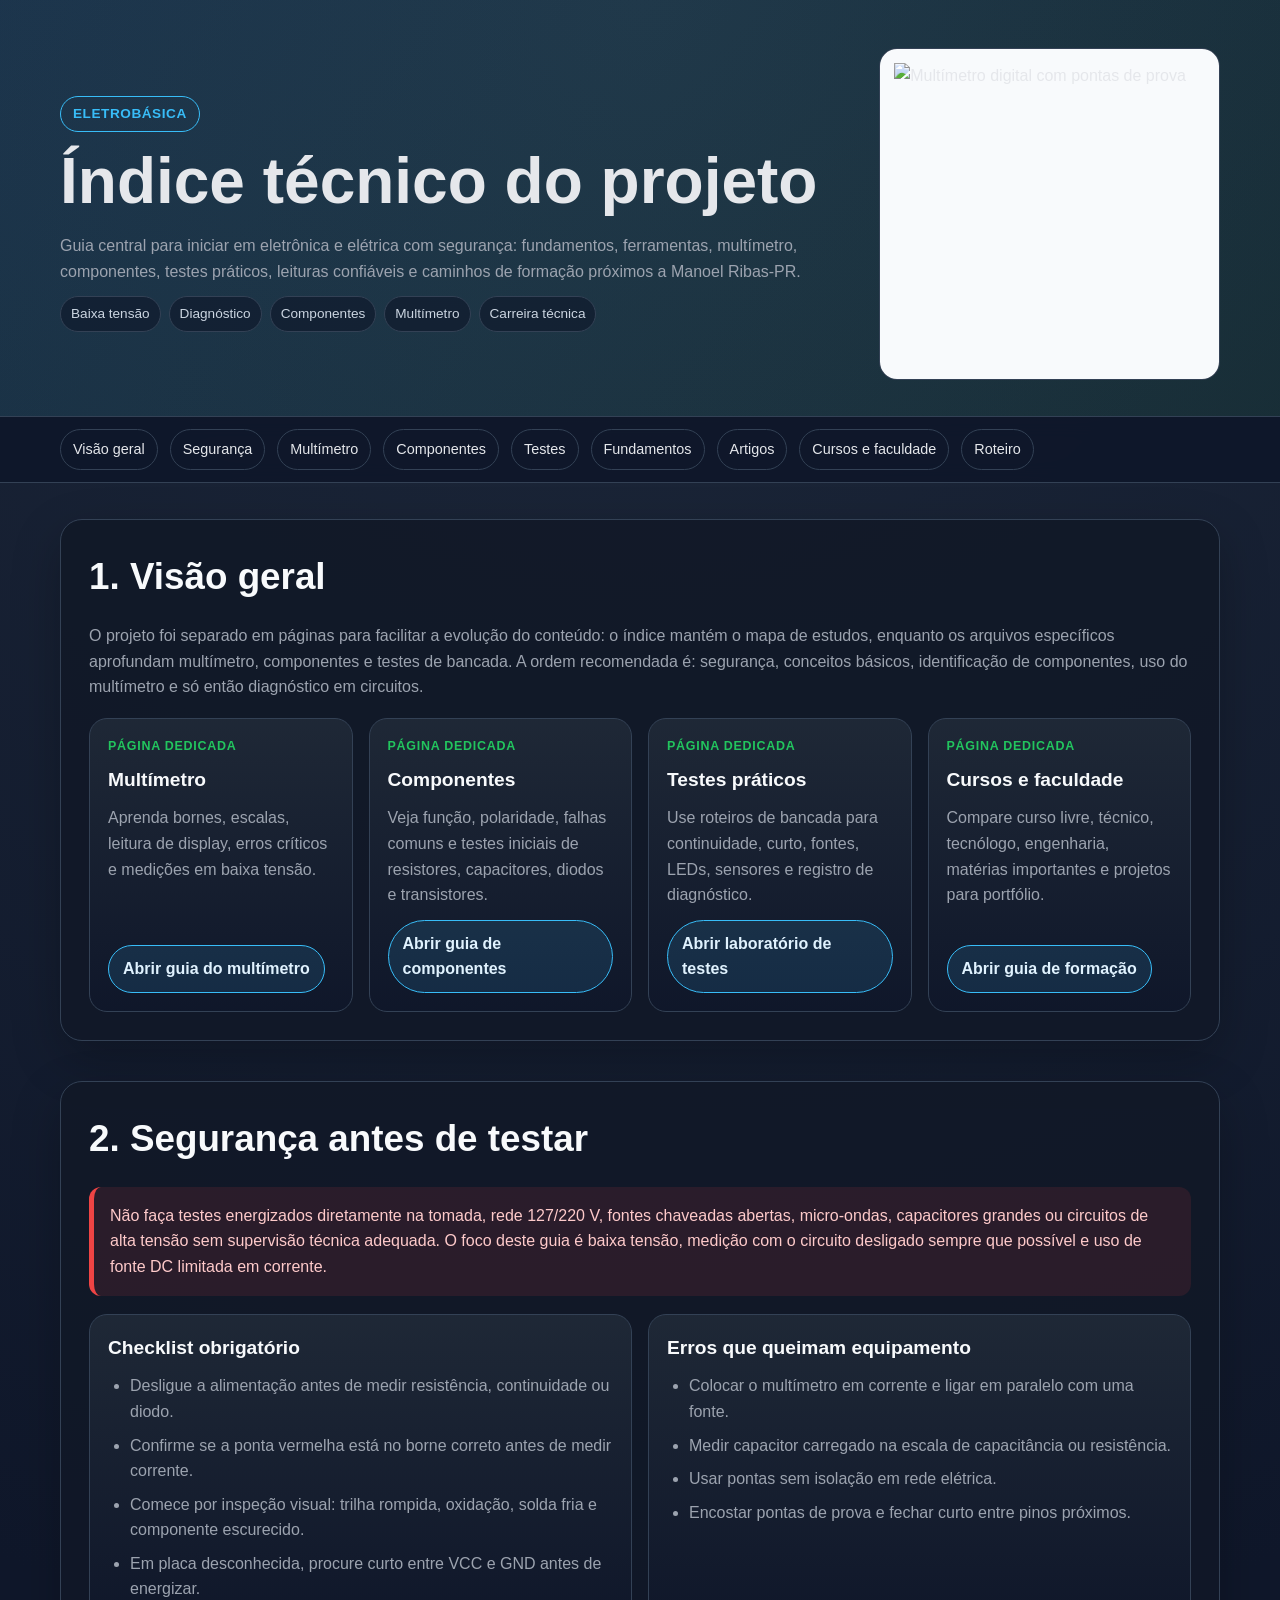
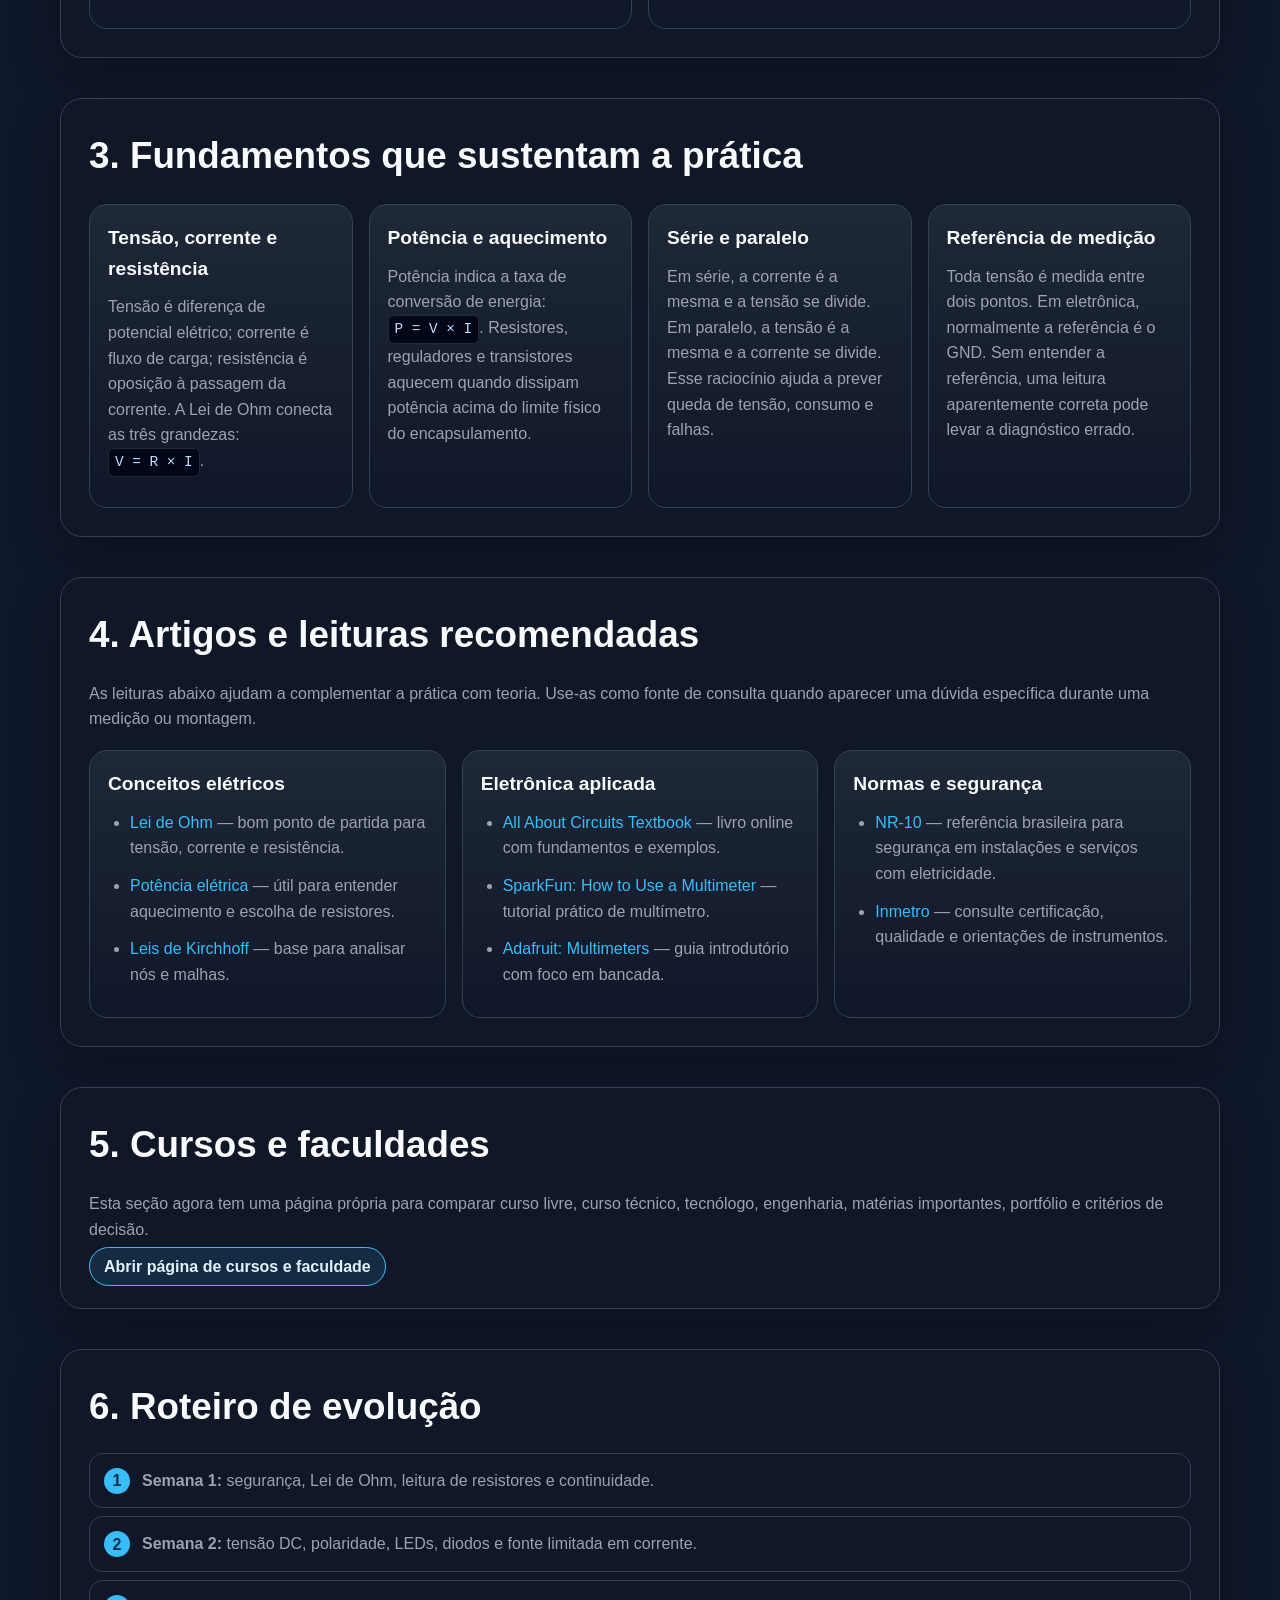
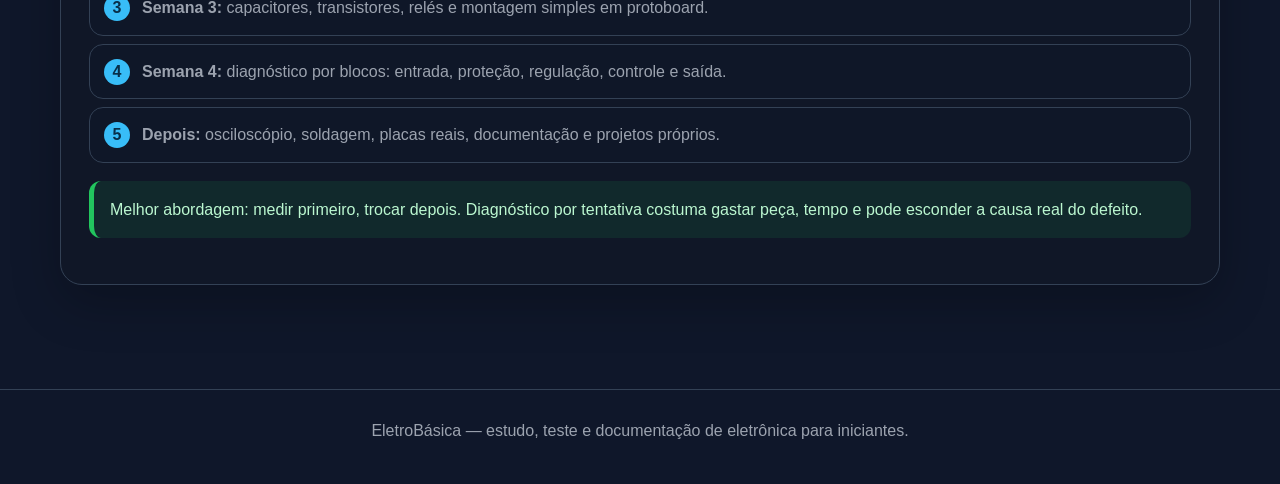
==== commit bea0b2ae: "Link courses and college page from index" ====
--- a/index.html
+++ b/index.html
@@ -39,7 +39,7 @@
       <a href="testes.html">Testes</a>
       <a href="index.html#fundamentos">Fundamentos</a>
       <a href="index.html#artigos">Artigos</a>
-      <a href="index.html#faculdades">Faculdades</a>
+      <a href="cursos-faculdade.html">Cursos e faculdade</a>
       <a href="index.html#roteiro">Roteiro</a>
     </div>
   </nav>
@@ -71,6 +71,12 @@
           <p>Use roteiros de bancada para continuidade, curto, fontes, LEDs, sensores e registro de diagnóstico.</p>
           <a class="button-link" href="testes.html">Abrir laboratório de testes</a>
         </article>
+        <article class="card feature-card">
+          <span class="card-kicker">Página dedicada</span>
+          <h3>Cursos e faculdade</h3>
+          <p>Compare curso livre, técnico, tecnólogo, engenharia, matérias importantes e projetos para portfólio.</p>
+          <a class="button-link" href="cursos-faculdade.html">Abrir guia de formação</a>
+        </article>
       </div>
     </section>
 
@@ -171,53 +177,12 @@
     </section>
 
     <section id="faculdades">
-      <h2>5. Indicações de faculdades e cursos próximos a Manoel Ribas-PR</h2>
+      <h2>5. Cursos e faculdades</h2>
       <p>
-        Para quem está em Manoel Ribas, vale comparar distância, turno, custo, forma de ingresso e quantidade de laboratório.
-        As opções abaixo foram organizadas por proximidade e aderência a elétrica, eletrônica, eletrotécnica ou tecnologia.
+        Esta seção agora tem uma página própria para comparar curso livre, curso técnico, tecnólogo, engenharia,
+        matérias importantes, portfólio e critérios de decisão.
       </p>
-      <div class="table-wrap">
-        <table>
-          <thead>
-            <tr>
-              <th>Instituição</th>
-              <th>Cidade</th>
-              <th>Por que olhar</th>
-              <th>Link</th>
-            </tr>
-          </thead>
-          <tbody>
-            <tr>
-              <td>IFPR Campus Ivaiporã</td>
-              <td>Ivaiporã-PR</td>
-              <td>Boa alternativa regional para formação técnica; pesquise editais e cursos do eixo de eletrotécnica/eletroeletrônica.</td>
-              <td><a href="https://ifprivp.edupage.org/a/nossos-cursos" target="_blank" rel="noreferrer">Cursos do campus</a></td>
-            </tr>
-            <tr>
-              <td>Faculdade Guarapuava</td>
-              <td>Guarapuava-PR</td>
-              <td>Oferta Engenharia Elétrica, opção direta para quem quer graduação presencial com foco profissional.</td>
-              <td><a href="https://faculdadeguarapuava.edu.br/cursos/engenharia-eletrica/" target="_blank" rel="noreferrer">Engenharia Elétrica</a></td>
-            </tr>
-            <tr>
-              <td>UNICENTRO</td>
-              <td>Guarapuava-PR</td>
-              <td>Universidade pública estadual; vale verificar cursos de exatas, física, computação, engenharia e possibilidades de iniciação científica.</td>
-              <td><a href="https://www3.unicentro.br/cursos/" target="_blank" rel="noreferrer">Lista de cursos</a></td>
-            </tr>
-            <tr>
-              <td>UTFPR Campus Campo Mourão</td>
-              <td>Campo Mourão-PR</td>
-              <td>Indicação forte para quem deseja Engenharia Eletrônica com base em sistemas eletroeletrônicos, medição e controle.</td>
-              <td><a href="https://www.utfpr.edu.br/cursos/graduacao/bacharelado/engenharia-eletronica-1" target="_blank" rel="noreferrer">Engenharia Eletrônica</a></td>
-            </tr>
-          </tbody>
-        </table>
-      </div>
-      <div class="notice">
-        Dica: antes de escolher, abra a matriz curricular e procure disciplinas como circuitos elétricos, eletrônica analógica,
-        eletrônica digital, máquinas elétricas, instalações elétricas, instrumentação, controle, laboratório e estágio.
-      </div>
+      <a class="button-link" href="cursos-faculdade.html">Abrir página de cursos e faculdade</a>
     </section>
 
     <section id="roteiro">
